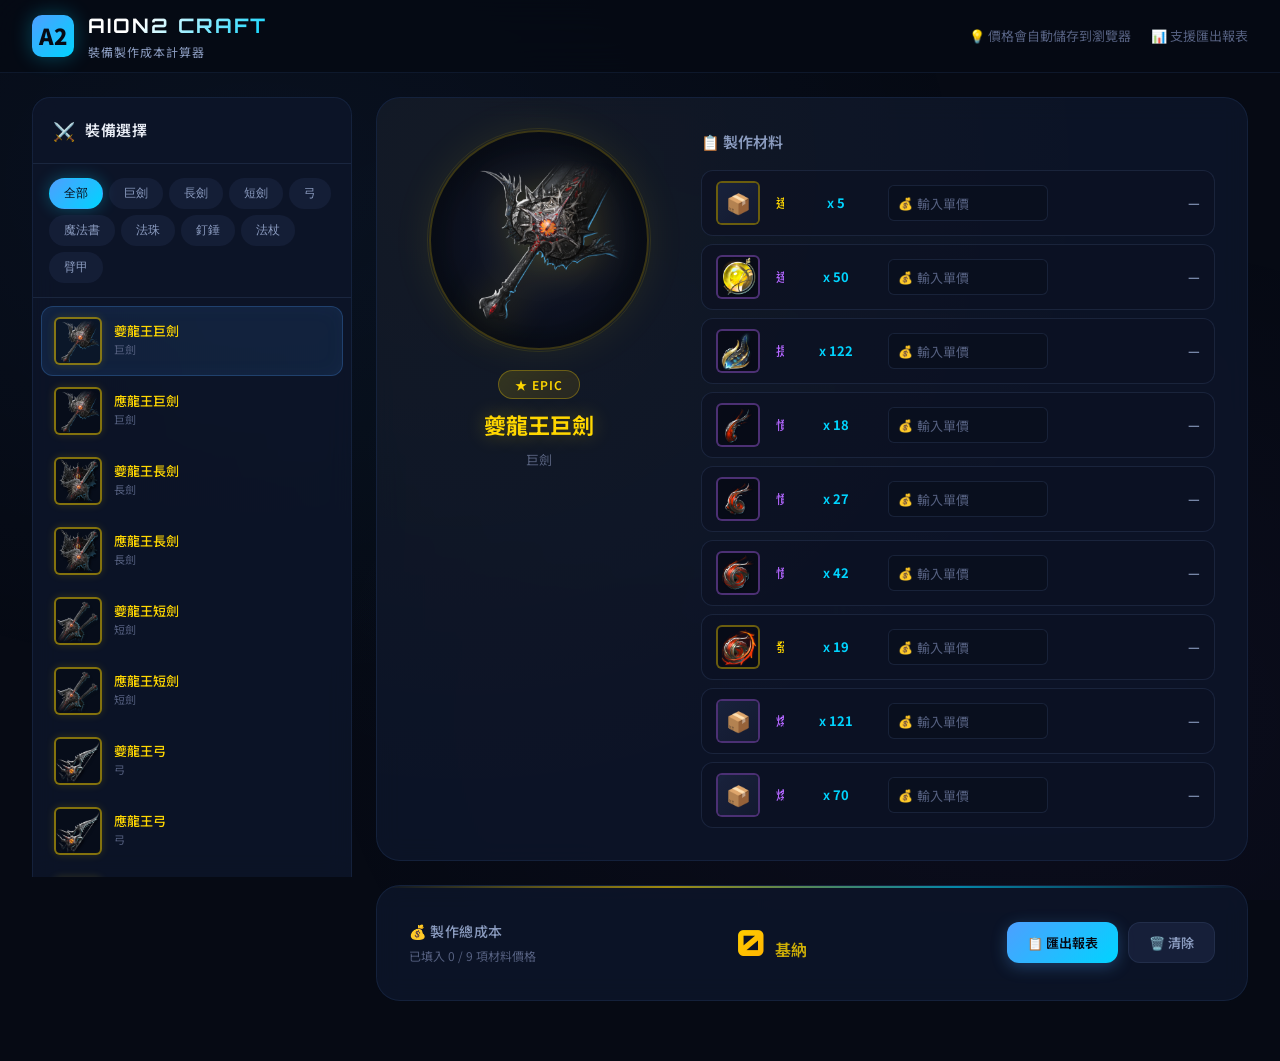
==== nca2-craft-tool/index.html @ 5b75a1f5 "Phase 1.0: 新增內容" ====
<!DOCTYPE html>
<html lang="zh-TW">
<head>
  <meta charset="UTF-8">
  <meta name="viewport" content="width=device-width, initial-scale=1.0">
  <title>AION2 裝備製作成本計算器 | Crafting Cost Calculator</title>
  <meta name="description" content="AION2 永恆紀元2 裝備製作成本計算器 — 計算從交易所購買材料製作裝備的總基納成本">
  <meta name="keywords" content="AION2, 永恆紀元2, 裝備製作, 成本計算, 基納, 交易所">
  <link rel="icon" type="image/svg+xml" href="data:image/svg+xml,<svg xmlns='http://www.w3.org/2000/svg' viewBox='0 0 100 100'><text y='.9em' font-size='90'>⚔️</text></svg>">
  <link rel="stylesheet" href="css/style.css">
</head>
<body>

  <!-- ========== Header ========== -->
  <header class="header">
    <div class="header-inner">
      <div class="logo">
        <div class="logo-icon">A2</div>
        <div>
          <div class="logo-text">AION2 CRAFT</div>
          <div class="logo-subtitle">裝備製作成本計算器</div>
        </div>
      </div>
      <div class="header-info">
        <span>💡 價格會自動儲存到瀏覽器</span>
        <span>📊 支援匯出報表</span>
      </div>
    </div>
  </header>

  <!-- ========== Main Content ========== -->
  <main class="main-container">
    <div class="content-grid">

      <!-- 左側面板：裝備選擇 -->
      <aside class="sidebar">
        <div class="panel">
          <div class="panel-header">
            <span class="icon">⚔️</span>
            <h2>裝備選擇</h2>
          </div>
          
          <!-- 類別篩選 -->
          <div class="filter-tabs" id="filter-tabs">
            <!-- 由 JS 動態生成 -->
          </div>
          
          <!-- 裝備清單 -->
          <div class="equipment-list" id="equipment-list">
            <!-- 由 JS 動態生成 -->
          </div>
        </div>
      </aside>

      <!-- 右側主要內容 -->
      <section class="main-content">
        <!-- 裝備詳情 + 材料清單 -->
        <div id="detail-container">
          <!-- 由 JS 動態生成 -->
        </div>

        <!-- 總成本匯總 -->
        <div class="cost-summary">
          <div class="cost-label">
            <h3>💰 製作總成本</h3>
            <p id="total-info">選擇裝備後開始輸入材料價格</p>
          </div>
          <div class="cost-total">
            <span class="cost-amount" id="total-amount">0</span>
            <span class="cost-currency">基納</span>
          </div>
          <div class="cost-actions">
            <button class="btn btn-primary" onclick="exportReport()" data-tooltip="複製成本報表到剪貼簿">
              📋 匯出報表
            </button>
            <button class="btn btn-secondary" onclick="clearAllPrices()" data-tooltip="清除所有已輸入的價格">
              🗑️ 清除
            </button>
          </div>
        </div>
      </section>
    </div>
  </main>

  <!-- ========== Scripts ========== -->
  <script src="js/items.js"></script>
  <script src="js/recipes.js"></script>
  <script src="js/app.js"></script>
</body>
</html>
---- nca2-craft-tool/css/style.css ----
/* ============================================================
   AION2 裝備製作成本計算器 — 遊戲暗色主題
   ============================================================ */

/* ---------- Google Fonts ---------- */
@import url('https://fonts.googleapis.com/css2?family=Noto+Sans+TC:wght@300;400;500;700;900&family=Orbitron:wght@400;700;900&display=swap');

/* ---------- CSS Custom Properties ---------- */
:root {
  --bg-primary: #060a14;
  --bg-secondary: #0c1222;
  --bg-card: rgba(14, 22, 42, 0.85);
  --bg-card-hover: rgba(20, 30, 56, 0.95);
  --bg-input: rgba(10, 16, 30, 0.9);
  --border-glow: rgba(100, 160, 255, 0.15);
  --border-dim: rgba(60, 80, 120, 0.3);
  --text-primary: #e8ecf4;
  --text-secondary: #8b9cc0;
  --text-dim: #556080;
  --accent-blue: #4d9fff;
  --accent-cyan: #00d4ff;
  --accent-gold: #ffd700;
  --accent-purple: #b366ff;
  --accent-red: #ff4d6a;
  --grade-epic: #ffd700;
  --grade-unique: #b366ff;
  --grade-rare: #4d9fff;
  --glass-bg: rgba(16, 24, 48, 0.7);
  --glass-border: rgba(100, 160, 255, 0.1);
  --shadow-glow: 0 0 30px rgba(77, 159, 255, 0.08);
  --radius-sm: 6px;
  --radius-md: 12px;
  --radius-lg: 18px;
  --radius-xl: 24px;
  --transition: all 0.3s cubic-bezier(0.4, 0, 0.2, 1);
}

/* ---------- Reset & Base ---------- */
*, *::before, *::after {
  box-sizing: border-box;
  margin: 0;
  padding: 0;
}

html {
  scroll-behavior: smooth;
}

body {
  font-family: 'Noto Sans TC', -apple-system, BlinkMacSystemFont, sans-serif;
  background: var(--bg-primary);
  color: var(--text-primary);
  min-height: 100vh;
  line-height: 1.6;
  overflow-x: hidden;
}

/* 全域背景粒子效果 */
body::before {
  content: '';
  position: fixed;
  top: 0; left: 0; right: 0; bottom: 0;
  background: 
    radial-gradient(ellipse at 20% 20%, rgba(77, 159, 255, 0.05) 0%, transparent 50%),
    radial-gradient(ellipse at 80% 80%, rgba(179, 102, 255, 0.04) 0%, transparent 50%),
    radial-gradient(ellipse at 50% 50%, rgba(0, 212, 255, 0.02) 0%, transparent 60%);
  pointer-events: none;
  z-index: 0;
}

/* ---------- Header ---------- */
.header {
  position: sticky;
  top: 0;
  z-index: 100;
  background: rgba(6, 10, 20, 0.92);
  backdrop-filter: blur(20px);
  -webkit-backdrop-filter: blur(20px);
  border-bottom: 1px solid var(--glass-border);
  padding: 0 32px;
}

.header-inner {
  max-width: 1600px;
  margin: 0 auto;
  display: flex;
  align-items: center;
  justify-content: space-between;
  height: 72px;
}

.logo {
  display: flex;
  align-items: center;
  gap: 14px;
}

.logo-icon {
  width: 42px;
  height: 42px;
  background: linear-gradient(135deg, var(--accent-blue), var(--accent-cyan));
  border-radius: 10px;
  display: flex;
  align-items: center;
  justify-content: center;
  font-size: 22px;
  font-weight: 900;
  color: var(--bg-primary);
  box-shadow: 0 0 20px rgba(0, 212, 255, 0.3);
}

.logo-text {
  font-family: 'Orbitron', sans-serif;
  font-size: 20px;
  font-weight: 700;
  letter-spacing: 2px;
  background: linear-gradient(135deg, #fff 30%, var(--accent-cyan));
  -webkit-background-clip: text;
  -webkit-text-fill-color: transparent;
  background-clip: text;
}

.logo-subtitle {
  font-size: 12px;
  color: var(--text-secondary);
  font-weight: 400;
  letter-spacing: 1px;
}

.header-info {
  display: flex;
  align-items: center;
  gap: 20px;
  font-size: 13px;
  color: var(--text-dim);
}

.header-info span {
  display: flex;
  align-items: center;
  gap: 6px;
}

/* ---------- Main Layout ---------- */
.main-container {
  max-width: 1600px;
  margin: 0 auto;
  padding: 24px 32px 60px;
  position: relative;
  z-index: 1;
}

.content-grid {
  display: grid;
  grid-template-columns: 320px 1fr;
  gap: 24px;
  align-items: start;
}

/* ---------- Sidebar (左側裝備選擇面板) ---------- */
.sidebar {
  position: sticky;
  top: 96px;
  max-height: calc(100vh - 120px);
  overflow-y: auto;
  scrollbar-width: thin;
  scrollbar-color: rgba(77, 159, 255, 0.3) transparent;
}

.sidebar::-webkit-scrollbar {
  width: 4px;
}
.sidebar::-webkit-scrollbar-track {
  background: transparent;
}
.sidebar::-webkit-scrollbar-thumb {
  background: rgba(77, 159, 255, 0.3);
  border-radius: 4px;
}

.panel {
  background: var(--bg-card);
  border: 1px solid var(--glass-border);
  border-radius: var(--radius-lg);
  backdrop-filter: blur(12px);
  -webkit-backdrop-filter: blur(12px);
  overflow: hidden;
}

.panel-header {
  padding: 18px 20px;
  border-bottom: 1px solid var(--border-dim);
  display: flex;
  align-items: center;
  gap: 10px;
}

.panel-header h2 {
  font-size: 15px;
  font-weight: 600;
  color: var(--text-primary);
  letter-spacing: 0.5px;
}

.panel-header .icon {
  font-size: 18px;
}

/* 武器類型篩選 */
.filter-tabs {
  display: flex;
  flex-wrap: wrap;
  gap: 6px;
  padding: 14px 16px;
  border-bottom: 1px solid var(--border-dim);
}

.filter-tab {
  padding: 6px 14px;
  font-size: 12px;
  font-weight: 500;
  color: var(--text-secondary);
  background: rgba(30, 40, 70, 0.5);
  border: 1px solid transparent;
  border-radius: 20px;
  cursor: pointer;
  transition: var(--transition);
  white-space: nowrap;
}

.filter-tab:hover {
  color: var(--accent-cyan);
  border-color: rgba(0, 212, 255, 0.3);
  background: rgba(0, 212, 255, 0.08);
}

.filter-tab.active {
  color: var(--bg-primary);
  background: linear-gradient(135deg, var(--accent-blue), var(--accent-cyan));
  border-color: transparent;
  box-shadow: 0 0 16px rgba(0, 212, 255, 0.3);
}

/* 裝備列表 */
.equipment-list {
  padding: 8px;
}

.equipment-item {
  display: flex;
  align-items: center;
  gap: 12px;
  padding: 10px 12px;
  border-radius: var(--radius-md);
  cursor: pointer;
  transition: var(--transition);
  border: 1px solid transparent;
}

.equipment-item:hover {
  background: rgba(77, 159, 255, 0.06);
  border-color: rgba(77, 159, 255, 0.12);
}

.equipment-item.selected {
  background: rgba(77, 159, 255, 0.1);
  border-color: rgba(77, 159, 255, 0.25);
  box-shadow: inset 0 0 20px rgba(77, 159, 255, 0.05);
}

.equipment-item .item-icon {
  width: 48px;
  height: 48px;
  border-radius: var(--radius-sm);
  overflow: hidden;
  flex-shrink: 0;
  position: relative;
  border: 2px solid var(--border-dim);
  background: rgba(0, 0, 0, 0.3);
}

.equipment-item .item-icon img {
  width: 100%;
  height: 100%;
  object-fit: contain;
}

.equipment-item .item-icon.grade-epic {
  border-color: rgba(255, 215, 0, 0.5);
  box-shadow: 0 0 8px rgba(255, 215, 0, 0.15);
}

.equipment-item .item-icon.grade-unique {
  border-color: rgba(179, 102, 255, 0.5);
  box-shadow: 0 0 8px rgba(179, 102, 255, 0.15);
}

.equipment-item .item-name {
  font-size: 13px;
  font-weight: 500;
  line-height: 1.3;
}

.equipment-item .item-name.epic {
  color: var(--grade-epic);
}

.equipment-item .item-name.unique {
  color: var(--grade-unique);
}

.equipment-item .item-category {
  font-size: 11px;
  color: var(--text-dim);
  margin-top: 2px;
}

/* ---------- 主要內容區 (右側) ---------- */
.main-content {
  display: flex;
  flex-direction: column;
  gap: 24px;
}

/* 裝備詳情卡片 */
.equipment-detail {
  background: var(--bg-card);
  border: 1px solid var(--glass-border);
  border-radius: var(--radius-xl);
  backdrop-filter: blur(12px);
  -webkit-backdrop-filter: blur(12px);
  padding: 32px;
  display: grid;
  grid-template-columns: 260px 1fr;
  gap: 32px;
  position: relative;
  overflow: hidden;
}

.equipment-detail::before {
  content: '';
  position: absolute;
  top: -50%;
  left: -50%;
  width: 200%;
  height: 200%;
  background: radial-gradient(circle at 30% 30%, rgba(255, 215, 0, 0.03) 0%, transparent 40%);
  pointer-events: none;
}

.equip-preview {
  display: flex;
  flex-direction: column;
  align-items: center;
  gap: 20px;
}

.equip-image-frame {
  width: 220px;
  height: 220px;
  border-radius: 50%;
  position: relative;
  display: flex;
  align-items: center;
  justify-content: center;
  background: radial-gradient(circle, rgba(20, 28, 50, 0.9) 0%, rgba(10, 14, 26, 0.95) 70%);
  border: 2px solid rgba(255, 215, 0, 0.2);
  box-shadow: 
    0 0 40px rgba(255, 215, 0, 0.08),
    inset 0 0 40px rgba(0, 0, 0, 0.4);
}

.equip-image-frame::before {
  content: '';
  position: absolute;
  inset: -4px;
  border-radius: 50%;
  border: 1px solid rgba(255, 215, 0, 0.1);
  animation: orbit-pulse 4s ease-in-out infinite;
}

@keyframes orbit-pulse {
  0%, 100% { opacity: 0.3; transform: scale(1); }
  50% { opacity: 0.8; transform: scale(1.02); }
}

.equip-image-frame img {
  width: 75%;
  height: 75%;
  object-fit: contain;
  filter: drop-shadow(0 4px 20px rgba(255, 215, 0, 0.2));
  transition: transform 0.6s cubic-bezier(0.4, 0, 0.2, 1);
}

.equip-image-frame:hover img {
  transform: scale(1.08) rotate(3deg);
}

.equip-name {
  font-size: 22px;
  font-weight: 700;
  text-align: center;
  line-height: 1.4;
}

.equip-name.epic {
  color: var(--grade-epic);
  text-shadow: 0 0 20px rgba(255, 215, 0, 0.3);
}

.equip-grade-badge {
  display: inline-flex;
  align-items: center;
  gap: 6px;
  padding: 4px 16px;
  font-size: 12px;
  font-weight: 600;
  letter-spacing: 1px;
  border-radius: 20px;
  text-transform: uppercase;
}

.equip-grade-badge.epic {
  background: linear-gradient(135deg, rgba(255, 215, 0, 0.15), rgba(255, 170, 0, 0.1));
  color: var(--grade-epic);
  border: 1px solid rgba(255, 215, 0, 0.3);
}

/* 材料區域 */
.equip-materials {
  position: relative;
  z-index: 1;
}

.equip-materials h3 {
  font-size: 15px;
  font-weight: 600;
  color: var(--text-secondary);
  margin-bottom: 16px;
  display: flex;
  align-items: center;
  gap: 8px;
}

/* ---------- 材料清單 ---------- */
.materials-grid {
  display: flex;
  flex-direction: column;
  gap: 8px;
}

.material-row {
  display: grid;
  grid-template-columns: 48px 1fr 80px 160px 140px;
  align-items: center;
  gap: 12px;
  padding: 10px 14px;
  background: rgba(12, 18, 34, 0.6);
  border: 1px solid var(--border-dim);
  border-radius: var(--radius-md);
  transition: var(--transition);
}

.material-row:hover {
  border-color: rgba(100, 160, 255, 0.2);
  background: rgba(16, 24, 46, 0.7);
}

.material-icon {
  width: 44px;
  height: 44px;
  border-radius: var(--radius-sm);
  overflow: hidden;
  border: 2px solid var(--border-dim);
  background: rgba(0, 0, 0, 0.3);
  flex-shrink: 0;
}

.material-icon img {
  width: 100%;
  height: 100%;
  object-fit: contain;
}

.material-icon.grade-epic {
  border-color: rgba(255, 215, 0, 0.4);
}
.material-icon.grade-unique {
  border-color: rgba(179, 102, 255, 0.4);
}

.material-info {
  min-width: 0;
}

.material-name {
  font-size: 13px;
  font-weight: 500;
  color: var(--text-primary);
  line-height: 1.3;
  overflow: hidden;
  text-overflow: ellipsis;
  white-space: nowrap;
}

.material-name.epic { color: var(--grade-epic); }
.material-name.unique { color: var(--grade-unique); }

.material-qty {
  font-size: 13px;
  color: var(--accent-cyan);
  font-weight: 600;
  text-align: center;
}

.material-qty span {
  color: var(--text-dim);
  font-weight: 400;
}

/* 價格輸入 */
.price-input-wrapper {
  position: relative;
  display: flex;
  align-items: center;
}

.price-input {
  width: 100%;
  height: 36px;
  padding: 0 12px 0 28px;
  background: var(--bg-input);
  border: 1px solid var(--border-dim);
  border-radius: var(--radius-sm);
  color: var(--text-primary);
  font-size: 13px;
  font-family: 'Noto Sans TC', sans-serif;
  transition: var(--transition);
  outline: none;
}

.price-input::placeholder {
  color: var(--text-dim);
}

.price-input:focus {
  border-color: var(--accent-blue);
  box-shadow: 0 0 0 3px rgba(77, 159, 255, 0.1);
}

.price-currency {
  position: absolute;
  left: 10px;
  font-size: 12px;
  color: var(--accent-gold);
  pointer-events: none;
}

/* 小計 */
.material-subtotal {
  font-size: 13px;
  font-weight: 600;
  text-align: right;
  color: var(--text-secondary);
  white-space: nowrap;
}

.material-subtotal.has-value {
  color: var(--accent-gold);
}

/* ---------- 總成本匯總 ---------- */
.cost-summary {
  background: var(--bg-card);
  border: 1px solid var(--glass-border);
  border-radius: var(--radius-xl);
  backdrop-filter: blur(12px);
  -webkit-backdrop-filter: blur(12px);
  padding: 28px 32px;
  display: flex;
  align-items: center;
  justify-content: space-between;
  position: relative;
  overflow: hidden;
}

.cost-summary::before {
  content: '';
  position: absolute;
  top: 0; left: 0; right: 0;
  height: 2px;
  background: linear-gradient(90deg, transparent, var(--accent-gold), var(--accent-cyan), transparent);
  opacity: 0.6;
}

.cost-label {
  display: flex;
  flex-direction: column;
  gap: 4px;
}

.cost-label h3 {
  font-size: 14px;
  font-weight: 500;
  color: var(--text-secondary);
  letter-spacing: 0.5px;
}

.cost-label p {
  font-size: 12px;
  color: var(--text-dim);
}

.cost-total {
  display: flex;
  align-items: baseline;
  gap: 8px;
}

.cost-amount {
  font-family: 'Orbitron', sans-serif;
  font-size: 36px;
  font-weight: 900;
  background: linear-gradient(135deg, var(--accent-gold), #ffaa00);
  -webkit-background-clip: text;
  -webkit-text-fill-color: transparent;
  background-clip: text;
  letter-spacing: 1px;
}

.cost-currency {
  font-size: 16px;
  color: var(--accent-gold);
  font-weight: 600;
  opacity: 0.8;
}

/* 操作按鈕 */
.cost-actions {
  display: flex;
  gap: 10px;
}

.btn {
  display: inline-flex;
  align-items: center;
  gap: 6px;
  padding: 10px 20px;
  font-size: 13px;
  font-weight: 600;
  font-family: 'Noto Sans TC', sans-serif;
  border: none;
  border-radius: var(--radius-md);
  cursor: pointer;
  transition: var(--transition);
}

.btn-primary {
  background: linear-gradient(135deg, var(--accent-blue), var(--accent-cyan));
  color: var(--bg-primary);
  box-shadow: 0 4px 16px rgba(77, 159, 255, 0.3);
}

.btn-primary:hover {
  transform: translateY(-2px);
  box-shadow: 0 6px 24px rgba(77, 159, 255, 0.4);
}

.btn-secondary {
  background: rgba(30, 40, 70, 0.6);
  color: var(--text-secondary);
  border: 1px solid var(--border-dim);
}

.btn-secondary:hover {
  color: var(--accent-cyan);
  border-color: rgba(0, 212, 255, 0.3);
}

/* ---------- 空狀態 ---------- */
.empty-state {
  display: flex;
  flex-direction: column;
  align-items: center;
  justify-content: center;
  padding: 80px 40px;
  text-align: center;
}

.empty-state .icon {
  font-size: 64px;
  margin-bottom: 20px;
  opacity: 0.5;
}

.empty-state h3 {
  font-size: 18px;
  font-weight: 600;
  color: var(--text-secondary);
  margin-bottom: 8px;
}

.empty-state p {
  font-size: 14px;
  color: var(--text-dim);
  max-width: 360px;
}

/* ---------- 預設道具圖片 ---------- */
.default-item-icon {
  width: 100%;
  height: 100%;
  display: flex;
  align-items: center;
  justify-content: center;
  background: linear-gradient(135deg, rgba(30, 40, 70, 0.8), rgba(20, 28, 50, 0.9));
  font-size: 20px;
  color: var(--text-dim);
}

/* ---------- 響應式佈局 ---------- */
@media (max-width: 1100px) {
  .content-grid {
    grid-template-columns: 1fr;
  }

  .sidebar {
    position: static;
    max-height: none;
  }

  .equipment-detail {
    grid-template-columns: 1fr;
  }

  .equip-preview {
    flex-direction: row;
    align-items: center;
  }

  .equip-image-frame {
    width: 140px;
    height: 140px;
  }

  .material-row {
    grid-template-columns: 40px 1fr 60px 120px auto;
    gap: 8px;
    padding: 8px 10px;
  }
}

@media (max-width: 768px) {
  .header {
    padding: 0 16px;
  }

  .header-inner {
    height: 56px;
  }

  .logo-text {
    font-size: 16px;
  }

  .header-info {
    display: none;
  }

  .main-container {
    padding: 16px;
  }

  .equipment-detail {
    padding: 20px;
  }

  .equip-preview {
    flex-direction: column;
  }

  .material-row {
    grid-template-columns: 40px 1fr;
    gap: 6px;
  }

  .material-qty,
  .price-input-wrapper,
  .material-subtotal {
    grid-column: 2;
  }

  .cost-summary {
    flex-direction: column;
    gap: 16px;
    text-align: center;
    padding: 20px;
  }

  .cost-amount {
    font-size: 28px;
  }
}

/* ---------- 動畫 ---------- */
@keyframes fadeIn {
  from { opacity: 0; transform: translateY(10px); }
  to { opacity: 1; transform: translateY(0); }
}

.fade-in {
  animation: fadeIn 0.4s cubic-bezier(0.4, 0, 0.2, 1) forwards;
}

@keyframes shimmer {
  0% { background-position: -200% 0; }
  100% { background-position: 200% 0; }
}

.shimmer {
  background: linear-gradient(90deg, transparent 25%, rgba(255,255,255,0.08) 50%, transparent 75%);
  background-size: 200% 100%;
  animation: shimmer 2s infinite;
}

/* ---------- 工具提示 ---------- */
[data-tooltip] {
  position: relative;
}

[data-tooltip]::after {
  content: attr(data-tooltip);
  position: absolute;
  bottom: calc(100% + 8px);
  left: 50%;
  transform: translateX(-50%) scale(0.9);
  padding: 6px 12px;
  font-size: 12px;
  font-weight: 500;
  color: var(--text-primary);
  background: rgba(20, 28, 50, 0.95);
  border: 1px solid var(--border-dim);
  border-radius: var(--radius-sm);
  white-space: nowrap;
  pointer-events: none;
  opacity: 0;
  transition: var(--transition);
  z-index: 10;
}

[data-tooltip]:hover::after {
  opacity: 1;
  transform: translateX(-50%) scale(1);
}
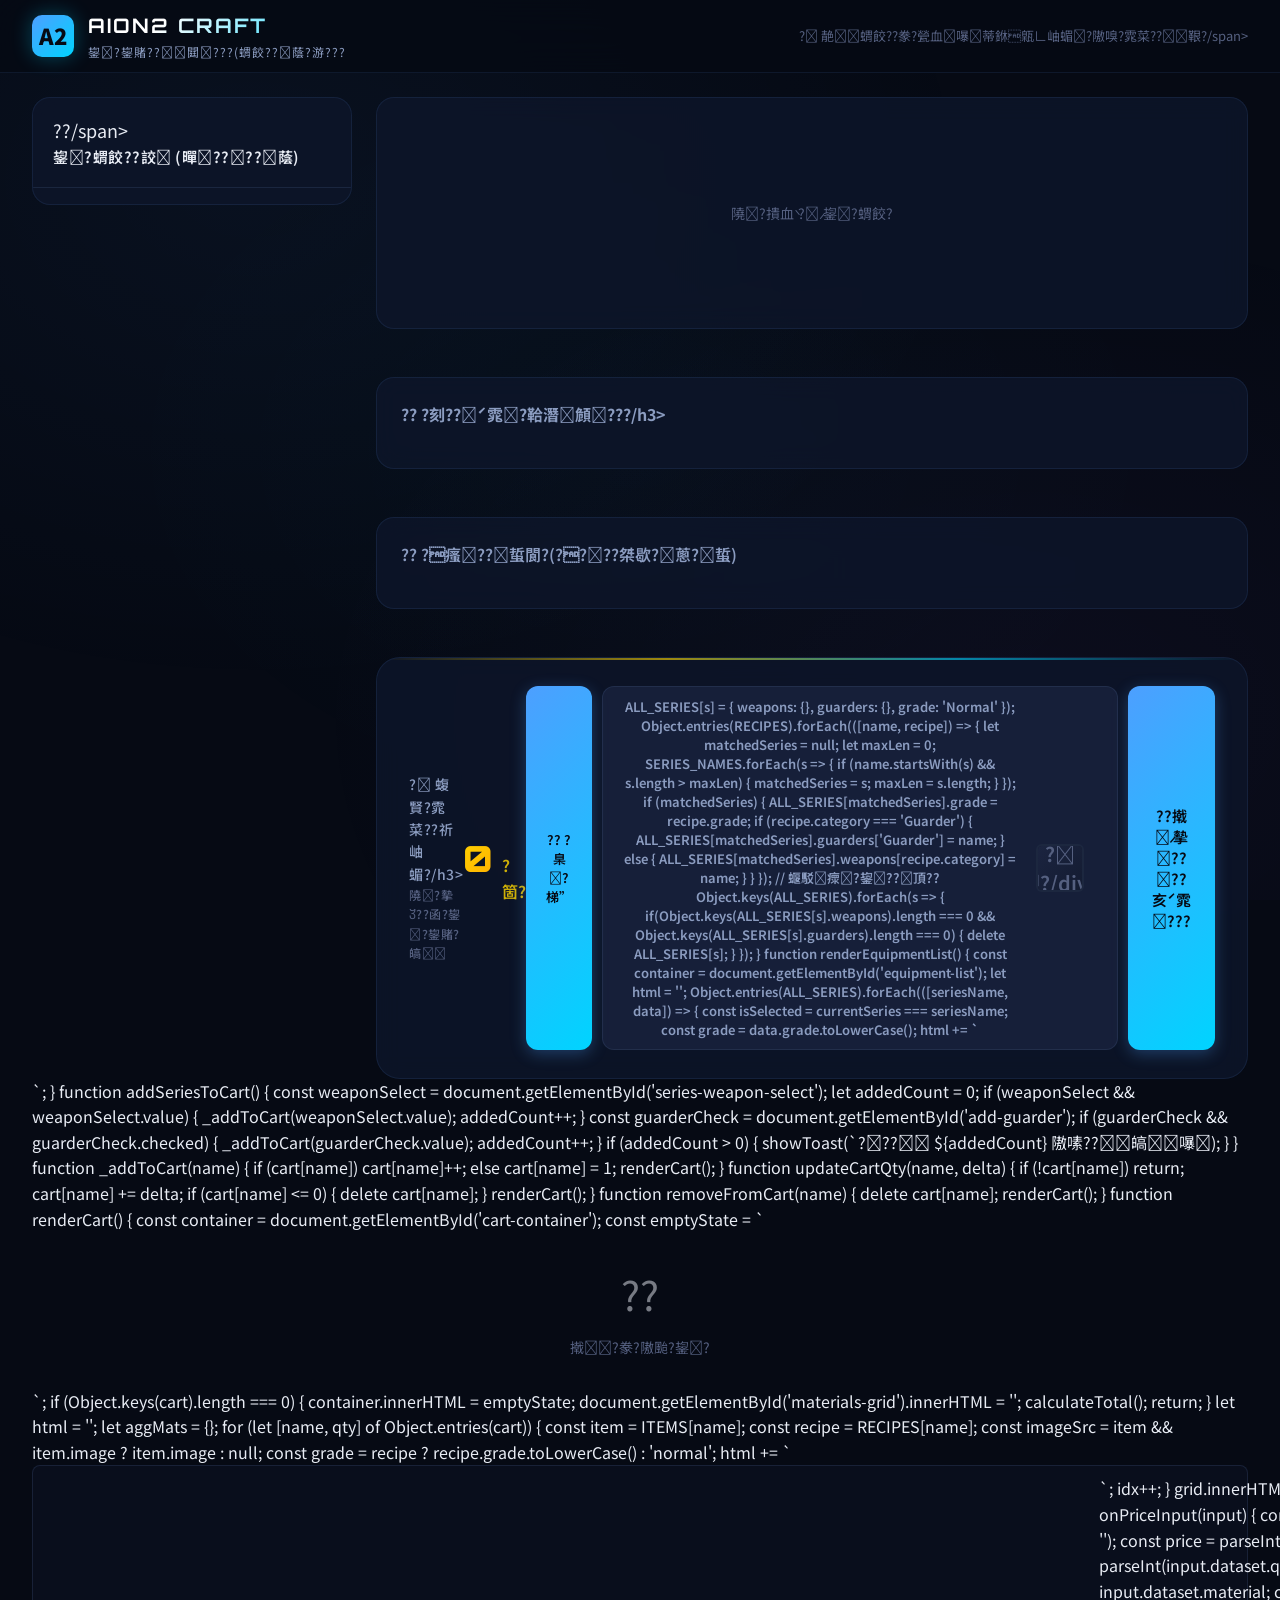
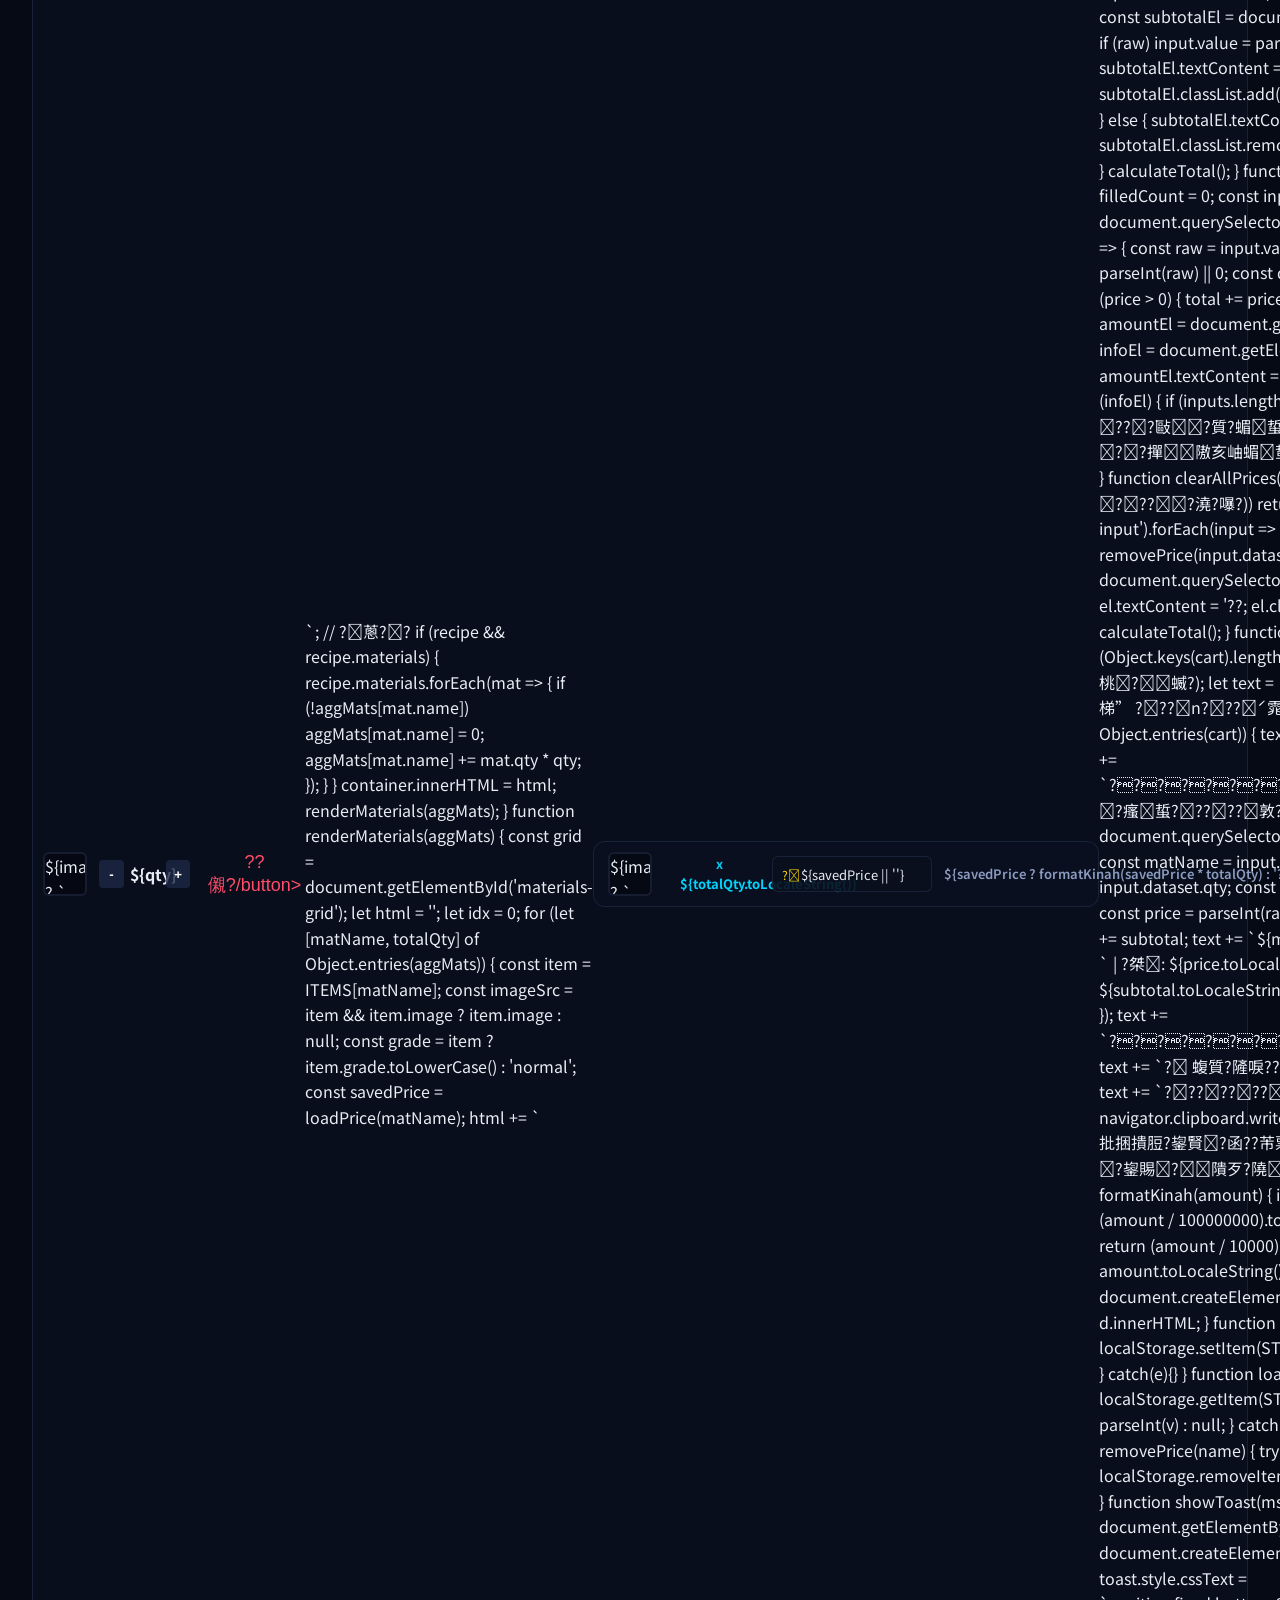
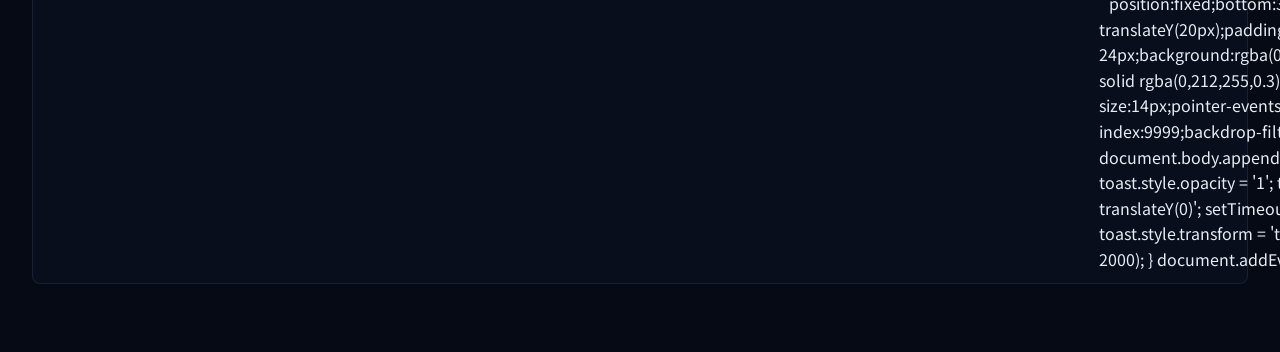
==== commit a557fc98: "Phase 1.2.1: 復原樣式與配方原始碼，並更新系列選擇介面" ====
--- a/nca2-craft-tool/index.html
+++ b/nca2-craft-tool/index.html
@@ -1,90 +1,1845 @@
-<!DOCTYPE html>
+﻿<!DOCTYPE html>
 <html lang="zh-TW">
 <head>
   <meta charset="UTF-8">
   <meta name="viewport" content="width=device-width, initial-scale=1.0">
-  <title>AION2 裝備製作成本計算器 | Crafting Cost Calculator</title>
-  <meta name="description" content="AION2 永恆紀元2 裝備製作成本計算器 — 計算從交易所購買材料製作裝備的總基納成本">
-  <meta name="keywords" content="AION2, 永恆紀元2, 裝備製作, 成本計算, 基納, 交易所">
-  <link rel="icon" type="image/svg+xml" href="data:image/svg+xml,<svg xmlns='http://www.w3.org/2000/svg' viewBox='0 0 100 100'><text y='.9em' font-size='90'>⚔️</text></svg>">
-  <link rel="stylesheet" href="css/style.css">
+  <title>AION2 鋆?鋆賭?閮???| 蝟餃?憟??蔥璅∪?</title>
+  <meta name="description" content="AION2 瘞豢?蝝?? 鋆?鋆賭??閮?????靘鋆?蝟餃???嚗?游?隞嗉?????雿菔?蝞?>
+  <link rel="icon" type="image/svg+xml" href="data:image/svg+xml,<svg xmlns='http://www.w3.org/2000/svg' viewBox='0 0 100 100'><text y='.9em' font-size='90'>??</text></svg>">
+  <style>
+/* ============================================================
+   AION2 鋆?鋆賭??閮???????銝駁?
+   ============================================================ */
+
+/* ---------- Google Fonts ---------- */
+@import url('https://fonts.googleapis.com/css2?family=Noto+Sans+TC:wght@300;400;500;700;900&family=Orbitron:wght@400;700;900&display=swap');
+
+/* ---------- CSS Custom Properties ---------- */
+:root {
+  --bg-primary: #060a14;
+  --bg-secondary: #0c1222;
+  --bg-card: rgba(14, 22, 42, 0.85);
+  --bg-card-hover: rgba(20, 30, 56, 0.95);
+  --bg-input: rgba(10, 16, 30, 0.9);
+  --border-glow: rgba(100, 160, 255, 0.15);
+  --border-dim: rgba(60, 80, 120, 0.3);
+  --text-primary: #e8ecf4;
+  --text-secondary: #8b9cc0;
+  --text-dim: #556080;
+  --accent-blue: #4d9fff;
+  --accent-cyan: #00d4ff;
+  --accent-gold: #ffd700;
+  --accent-purple: #b366ff;
+  --accent-red: #ff4d6a;
+  --grade-epic: #ffd700;
+  --grade-unique: #b366ff;
+  --grade-rare: #4d9fff;
+  --glass-bg: rgba(16, 24, 48, 0.7);
+  --glass-border: rgba(100, 160, 255, 0.1);
+  --shadow-glow: 0 0 30px rgba(77, 159, 255, 0.08);
+  --radius-sm: 6px;
+  --radius-md: 12px;
+  --radius-lg: 18px;
+  --radius-xl: 24px;
+  --transition: all 0.3s cubic-bezier(0.4, 0, 0.2, 1);
+}
+
+/* ---------- Reset & Base ---------- */
+*, *::before, *::after {
+  box-sizing: border-box;
+  margin: 0;
+  padding: 0;
+}
+
+html {
+  scroll-behavior: smooth;
+}
+
+body {
+  font-family: 'Noto Sans TC', -apple-system, BlinkMacSystemFont, sans-serif;
+  background: var(--bg-primary);
+  color: var(--text-primary);
+  min-height: 100vh;
+  line-height: 1.6;
+  overflow-x: hidden;
+}
+
+/* ?典??蝎??? */
+body::before {
+  content: '';
+  position: fixed;
+  top: 0; left: 0; right: 0; bottom: 0;
+  background: 
+    radial-gradient(ellipse at 20% 20%, rgba(77, 159, 255, 0.05) 0%, transparent 50%),
+    radial-gradient(ellipse at 80% 80%, rgba(179, 102, 255, 0.04) 0%, transparent 50%),
+    radial-gradient(ellipse at 50% 50%, rgba(0, 212, 255, 0.02) 0%, transparent 60%);
+  pointer-events: none;
+  z-index: 0;
+}
+
+/* ---------- Header ---------- */
+.header {
+  position: sticky;
+  top: 0;
+  z-index: 100;
+  background: rgba(6, 10, 20, 0.92);
+  backdrop-filter: blur(20px);
+  -webkit-backdrop-filter: blur(20px);
+  border-bottom: 1px solid var(--glass-border);
+  padding: 0 32px;
+}
+
+.header-inner {
+  max-width: 1600px;
+  margin: 0 auto;
+  display: flex;
+  align-items: center;
+  justify-content: space-between;
+  height: 72px;
+}
+
+.logo {
+  display: flex;
+  align-items: center;
+  gap: 14px;
+}
+
+.logo-icon {
+  width: 42px;
+  height: 42px;
+  background: linear-gradient(135deg, var(--accent-blue), var(--accent-cyan));
+  border-radius: 10px;
+  display: flex;
+  align-items: center;
+  justify-content: center;
+  font-size: 22px;
+  font-weight: 900;
+  color: var(--bg-primary);
+  box-shadow: 0 0 20px rgba(0, 212, 255, 0.3);
+}
+
+.logo-text {
+  font-family: 'Orbitron', sans-serif;
+  font-size: 20px;
+  font-weight: 700;
+  letter-spacing: 2px;
+  background: linear-gradient(135deg, #fff 30%, var(--accent-cyan));
+  -webkit-background-clip: text;
+  -webkit-text-fill-color: transparent;
+  background-clip: text;
+}
+
+.logo-subtitle {
+  font-size: 12px;
+  color: var(--text-secondary);
+  font-weight: 400;
+  letter-spacing: 1px;
+}
+
+.header-info {
+  display: flex;
+  align-items: center;
+  gap: 20px;
+  font-size: 13px;
+  color: var(--text-dim);
+}
+
+.header-info span {
+  display: flex;
+  align-items: center;
+  gap: 6px;
+}
+
+/* ---------- Main Layout ---------- */
+.main-container {
+  max-width: 1600px;
+  margin: 0 auto;
+  padding: 24px 32px 60px;
+  position: relative;
+  z-index: 1;
+}
+
+.content-grid {
+  display: grid;
+  grid-template-columns: 320px 1fr;
+  gap: 24px;
+  align-items: start;
+}
+
+/* ---------- Sidebar (撌血鋆??豢??Ｘ) ---------- */
+.sidebar {
+  position: sticky;
+  top: 96px;
+  max-height: calc(100vh - 120px);
+  overflow-y: auto;
+  scrollbar-width: thin;
+  scrollbar-color: rgba(77, 159, 255, 0.3) transparent;
+}
+
+.sidebar::-webkit-scrollbar {
+  width: 4px;
+}
+.sidebar::-webkit-scrollbar-track {
+  background: transparent;
+}
+.sidebar::-webkit-scrollbar-thumb {
+  background: rgba(77, 159, 255, 0.3);
+  border-radius: 4px;
+}
+
+.panel {
+  background: var(--bg-card);
+  border: 1px solid var(--glass-border);
+  border-radius: var(--radius-lg);
+  backdrop-filter: blur(12px);
+  -webkit-backdrop-filter: blur(12px);
+  overflow: hidden;
+}
+
+.panel-header {
+  padding: 18px 20px;
+  border-bottom: 1px solid var(--border-dim);
+  display: flex;
+  align-items: center;
+  gap: 10px;
+}
+
+.panel-header h2 {
+  font-size: 15px;
+  font-weight: 600;
+  color: var(--text-primary);
+  letter-spacing: 0.5px;
+}
+
+.panel-header .icon {
+  font-size: 18px;
+}
+
+/* 甇血憿?蝭拚 */
+.filter-tabs {
+  display: flex;
+  flex-wrap: wrap;
+  gap: 6px;
+  padding: 14px 16px;
+  border-bottom: 1px solid var(--border-dim);
+}
+
+.filter-tab {
+  padding: 6px 14px;
+  font-size: 12px;
+  font-weight: 500;
+  color: var(--text-secondary);
+  background: rgba(30, 40, 70, 0.5);
+  border: 1px solid transparent;
+  border-radius: 20px;
+  cursor: pointer;
+  transition: var(--transition);
+  white-space: nowrap;
+}
+
+.filter-tab:hover {
+  color: var(--accent-cyan);
+  border-color: rgba(0, 212, 255, 0.3);
+  background: rgba(0, 212, 255, 0.08);
+}
+
+.filter-tab.active {
+  color: var(--bg-primary);
+  background: linear-gradient(135deg, var(--accent-blue), var(--accent-cyan));
+  border-color: transparent;
+  box-shadow: 0 0 16px rgba(0, 212, 255, 0.3);
+}
+
+/* 鋆??” */
+.equipment-list {
+  padding: 8px;
+}
+
+.equipment-item {
+  display: flex;
+  align-items: center;
+  gap: 12px;
+  padding: 10px 12px;
+  border-radius: var(--radius-md);
+  cursor: pointer;
+  transition: var(--transition);
+  border: 1px solid transparent;
+}
+
+.equipment-item:hover {
+  background: rgba(77, 159, 255, 0.06);
+  border-color: rgba(77, 159, 255, 0.12);
+}
+
+.equipment-item.selected {
+  background: rgba(77, 159, 255, 0.1);
+  border-color: rgba(77, 159, 255, 0.25);
+  box-shadow: inset 0 0 20px rgba(77, 159, 255, 0.05);
+}
+
+.equipment-item .item-icon {
+  width: 48px;
+  height: 48px;
+  border-radius: var(--radius-sm);
+  overflow: hidden;
+  flex-shrink: 0;
+  position: relative;
+  border: 2px solid var(--border-dim);
+  background: rgba(0, 0, 0, 0.3);
+}
+
+.equipment-item .item-icon img {
+  width: 100%;
+  height: 100%;
+  object-fit: contain;
+}
+
+.equipment-item .item-icon.grade-epic {
+  border-color: rgba(255, 215, 0, 0.5);
+  box-shadow: 0 0 8px rgba(255, 215, 0, 0.15);
+}
+
+.equipment-item .item-icon.grade-unique {
+  border-color: rgba(179, 102, 255, 0.5);
+  box-shadow: 0 0 8px rgba(179, 102, 255, 0.15);
+}
+
+.equipment-item .item-name {
+  font-size: 13px;
+  font-weight: 500;
+  line-height: 1.3;
+}
+
+.equipment-item .item-name.epic {
+  color: var(--grade-epic);
+}
+
+.equipment-item .item-name.unique {
+  color: var(--grade-unique);
+}
+
+.equipment-item .item-category {
+  font-size: 11px;
+  color: var(--text-dim);
+  margin-top: 2px;
+}
+
+/* ---------- 銝餉??批捆? (?喳) ---------- */
+.main-content {
+  display: flex;
+  flex-direction: column;
+  gap: 24px;
+}
+
+/* 鋆?閰單??∠? */
+.equipment-detail {
+  background: var(--bg-card);
+  border: 1px solid var(--glass-border);
+  border-radius: var(--radius-xl);
+  backdrop-filter: blur(12px);
+  -webkit-backdrop-filter: blur(12px);
+  padding: 32px;
+  display: grid;
+  grid-template-columns: 260px 1fr;
+  gap: 32px;
+  position: relative;
+  overflow: hidden;
+}
+
+.equipment-detail::before {
+  content: '';
+  position: absolute;
+  top: -50%;
+  left: -50%;
+  width: 200%;
+  height: 200%;
+  background: radial-gradient(circle at 30% 30%, rgba(255, 215, 0, 0.03) 0%, transparent 40%);
+  pointer-events: none;
+}
+
+.equip-preview {
+  display: flex;
+  flex-direction: column;
+  align-items: center;
+  gap: 20px;
+}
+
+.equip-image-frame {
+  width: 220px;
+  height: 220px;
+  border-radius: 50%;
+  position: relative;
+  display: flex;
+  align-items: center;
+  justify-content: center;
+  background: radial-gradient(circle, rgba(20, 28, 50, 0.9) 0%, rgba(10, 14, 26, 0.95) 70%);
+  border: 2px solid rgba(255, 215, 0, 0.2);
+  box-shadow: 
+    0 0 40px rgba(255, 215, 0, 0.08),
+    inset 0 0 40px rgba(0, 0, 0, 0.4);
+}
+
+.equip-image-frame::before {
+  content: '';
+  position: absolute;
+  inset: -4px;
+  border-radius: 50%;
+  border: 1px solid rgba(255, 215, 0, 0.1);
+  animation: orbit-pulse 4s ease-in-out infinite;
+}
+
+@keyframes orbit-pulse {
+  0%, 100% { opacity: 0.3; transform: scale(1); }
+  50% { opacity: 0.8; transform: scale(1.02); }
+}
+
+.equip-image-frame img {
+  width: 75%;
+  height: 75%;
+  object-fit: contain;
+  filter: drop-shadow(0 4px 20px rgba(255, 215, 0, 0.2));
+  transition: transform 0.6s cubic-bezier(0.4, 0, 0.2, 1);
+}
+
+.equip-image-frame:hover img {
+  transform: scale(1.08) rotate(3deg);
+}
+
+.equip-name {
+  font-size: 22px;
+  font-weight: 700;
+  text-align: center;
+  line-height: 1.4;
+}
+
+.equip-name.epic {
+  color: var(--grade-epic);
+  text-shadow: 0 0 20px rgba(255, 215, 0, 0.3);
+}
+
+.equip-grade-badge {
+  display: inline-flex;
+  align-items: center;
+  gap: 6px;
+  padding: 4px 16px;
+  font-size: 12px;
+  font-weight: 600;
+  letter-spacing: 1px;
+  border-radius: 20px;
+  text-transform: uppercase;
+}
+
+.equip-grade-badge.epic {
+  background: linear-gradient(135deg, rgba(255, 215, 0, 0.15), rgba(255, 170, 0, 0.1));
+  color: var(--grade-epic);
+  border: 1px solid rgba(255, 215, 0, 0.3);
+}
+
+/* ?????*/
+.equip-materials {
+  position: relative;
+  z-index: 1;
+}
+
+.equip-materials h3 {
+  font-size: 15px;
+  font-weight: 600;
+  color: var(--text-secondary);
+  margin-bottom: 16px;
+  display: flex;
+  align-items: center;
+  gap: 8px;
+}
+
+/* ---------- ??皜 ---------- */
+.materials-grid {
+  display: flex;
+  flex-direction: column;
+  gap: 8px;
+}
+
+.material-row {
+  display: grid;
+  grid-template-columns: 48px 1fr 80px 160px 140px;
+  align-items: center;
+  gap: 12px;
+  padding: 10px 14px;
+  background: rgba(12, 18, 34, 0.6);
+  border: 1px solid var(--border-dim);
+  border-radius: var(--radius-md);
+  transition: var(--transition);
+}
+
+.material-row:hover {
+  border-color: rgba(100, 160, 255, 0.2);
+  background: rgba(16, 24, 46, 0.7);
+}
+
+.material-icon {
+  width: 44px;
+  height: 44px;
+  border-radius: var(--radius-sm);
+  overflow: hidden;
+  border: 2px solid var(--border-dim);
+  background: rgba(0, 0, 0, 0.3);
+  flex-shrink: 0;
+}
+
+.material-icon img {
+  width: 100%;
+  height: 100%;
+  object-fit: contain;
+}
+
+.material-icon.grade-epic {
+  border-color: rgba(255, 215, 0, 0.4);
+}
+.material-icon.grade-unique {
+  border-color: rgba(179, 102, 255, 0.4);
+}
+
+.material-info {
+  min-width: 0;
+}
+
+.material-name {
+  font-size: 13px;
+  font-weight: 500;
+  color: var(--text-primary);
+  line-height: 1.3;
+  overflow: hidden;
+  text-overflow: ellipsis;
+  white-space: nowrap;
+}
+
+.material-name.epic { color: var(--grade-epic); }
+.material-name.unique { color: var(--grade-unique); }
+
+.material-qty {
+  font-size: 13px;
+  color: var(--accent-cyan);
+  font-weight: 600;
+  text-align: center;
+}
+
+.material-qty span {
+  color: var(--text-dim);
+  font-weight: 400;
+}
+
+/* ?寞頛詨 */
+.price-input-wrapper {
+  position: relative;
+  display: flex;
+  align-items: center;
+}
+
+.price-input {
+  width: 100%;
+  height: 36px;
+  padding: 0 12px 0 28px;
+  background: var(--bg-input);
+  border: 1px solid var(--border-dim);
+  border-radius: var(--radius-sm);
+  color: var(--text-primary);
+  font-size: 13px;
+  font-family: 'Noto Sans TC', sans-serif;
+  transition: var(--transition);
+  outline: none;
+}
+
+.price-input::placeholder {
+  color: var(--text-dim);
+}
+
+.price-input:focus {
+  border-color: var(--accent-blue);
+  box-shadow: 0 0 0 3px rgba(77, 159, 255, 0.1);
+}
+
+.price-currency {
+  position: absolute;
+  left: 10px;
+  font-size: 12px;
+  color: var(--accent-gold);
+  pointer-events: none;
+}
+
+/* 撠? */
+.material-subtotal {
+  font-size: 13px;
+  font-weight: 600;
+  text-align: right;
+  color: var(--text-secondary);
+  white-space: nowrap;
+}
+
+.material-subtotal.has-value {
+  color: var(--accent-gold);
+}
+
+/* ---------- 蝮賣??砍蝮?---------- */
+.cost-summary {
+  background: var(--bg-card);
+  border: 1px solid var(--glass-border);
+  border-radius: var(--radius-xl);
+  backdrop-filter: blur(12px);
+  -webkit-backdrop-filter: blur(12px);
+  padding: 28px 32px;
+  display: flex;
+  align-items: center;
+  justify-content: space-between;
+  position: relative;
+  overflow: hidden;
+}
+
+.cost-summary::before {
+  content: '';
+  position: absolute;
+  top: 0; left: 0; right: 0;
+  height: 2px;
+  background: linear-gradient(90deg, transparent, var(--accent-gold), var(--accent-cyan), transparent);
+  opacity: 0.6;
+}
+
+.cost-label {
+  display: flex;
+  flex-direction: column;
+  gap: 4px;
+}
+
+.cost-label h3 {
+  font-size: 14px;
+  font-weight: 500;
+  color: var(--text-secondary);
+  letter-spacing: 0.5px;
+}
+
+.cost-label p {
+  font-size: 12px;
+  color: var(--text-dim);
+}
+
+.cost-total {
+  display: flex;
+  align-items: baseline;
+  gap: 8px;
+}
+
+.cost-amount {
+  font-family: 'Orbitron', sans-serif;
+  font-size: 36px;
+  font-weight: 900;
+  background: linear-gradient(135deg, var(--accent-gold), #ffaa00);
+  -webkit-background-clip: text;
+  -webkit-text-fill-color: transparent;
+  background-clip: text;
+  letter-spacing: 1px;
+}
+
+.cost-currency {
+  font-size: 16px;
+  color: var(--accent-gold);
+  font-weight: 600;
+  opacity: 0.8;
+}
+
+/* ???? */
+.cost-actions {
+  display: flex;
+  gap: 10px;
+}
+
+.btn {
+  display: inline-flex;
+  align-items: center;
+  gap: 6px;
+  padding: 10px 20px;
+  font-size: 13px;
+  font-weight: 600;
+  font-family: 'Noto Sans TC', sans-serif;
+  border: none;
+  border-radius: var(--radius-md);
+  cursor: pointer;
+  transition: var(--transition);
+}
+
+.btn-primary {
+  background: linear-gradient(135deg, var(--accent-blue), var(--accent-cyan));
+  color: var(--bg-primary);
+  box-shadow: 0 4px 16px rgba(77, 159, 255, 0.3);
+}
+
+.btn-primary:hover {
+  transform: translateY(-2px);
+  box-shadow: 0 6px 24px rgba(77, 159, 255, 0.4);
+}
+
+.btn-secondary {
+  background: rgba(30, 40, 70, 0.6);
+  color: var(--text-secondary);
+  border: 1px solid var(--border-dim);
+}
+
+.btn-secondary:hover {
+  color: var(--accent-cyan);
+  border-color: rgba(0, 212, 255, 0.3);
+}
+
+/* ---------- 蝛箇???---------- */
+.empty-state {
+  display: flex;
+  flex-direction: column;
+  align-items: center;
+  justify-content: center;
+  padding: 80px 40px;
+  text-align: center;
+}
+
+.empty-state .icon {
+  font-size: 64px;
+  margin-bottom: 20px;
+  opacity: 0.5;
+}
+
+.empty-state h3 {
+  font-size: 18px;
+  font-weight: 600;
+  color: var(--text-secondary);
+  margin-bottom: 8px;
+}
+
+.empty-state p {
+  font-size: 14px;
+  color: var(--text-dim);
+  max-width: 360px;
+}
+
+/* ---------- ?身??? ---------- */
+.default-item-icon {
+  width: 100%;
+  height: 100%;
+  display: flex;
+  align-items: center;
+  justify-content: center;
+  background: linear-gradient(135deg, rgba(30, 40, 70, 0.8), rgba(20, 28, 50, 0.9));
+  font-size: 20px;
+  color: var(--text-dim);
+}
+
+/* ---------- ?踵?撘?撅 ---------- */
+@media (max-width: 1100px) {
+  .content-grid {
+    grid-template-columns: 1fr;
+  }
+
+  .sidebar {
+    position: static;
+    max-height: none;
+  }
+
+  .equipment-detail {
+    grid-template-columns: 1fr;
+  }
+
+  .equip-preview {
+    flex-direction: row;
+    align-items: center;
+  }
+
+  .equip-image-frame {
+    width: 140px;
+    height: 140px;
+  }
+
+  .material-row {
+    grid-template-columns: 40px 1fr 60px 120px auto;
+    gap: 8px;
+    padding: 8px 10px;
+  }
+}
+
+@media (max-width: 768px) {
+  .header {
+    padding: 0 16px;
+  }
+
+  .header-inner {
+    height: 56px;
+  }
+
+  .logo-text {
+    font-size: 16px;
+  }
+
+  .header-info {
+    display: none;
+  }
+
+  .main-container {
+    padding: 16px;
+  }
+
+  .equipment-detail {
+    padding: 20px;
+  }
+
+  .equip-preview {
+    flex-direction: column;
+  }
+
+  .material-row {
+    grid-template-columns: 40px 1fr;
+    gap: 6px;
+  }
+
+  .material-qty,
+  .price-input-wrapper,
+  .material-subtotal {
+    grid-column: 2;
+  }
+
+  .cost-summary {
+    flex-direction: column;
+    gap: 16px;
+    text-align: center;
+    padding: 20px;
+  }
+
+  .cost-amount {
+    font-size: 28px;
+  }
+}
+
+/* ---------- ? ---------- */
+@keyframes fadeIn {
+  from { opacity: 0; transform: translateY(10px); }
+  to { opacity: 1; transform: translateY(0); }
+}
+
+.fade-in {
+  animation: fadeIn 0.4s cubic-bezier(0.4, 0, 0.2, 1) forwards;
+}
+
+@keyframes shimmer {
+  0% { background-position: -200% 0; }
+  100% { background-position: 200% 0; }
+}
+
+.shimmer {
+  background: linear-gradient(90deg, transparent 25%, rgba(255,255,255,0.08) 50%, transparent 75%);
+  background-size: 200% 100%;
+  animation: shimmer 2s infinite;
+}
+
+/* ---------- 撌亙?內 ---------- */
+[data-tooltip] {
+  position: relative;
+}
+
+[data-tooltip]::after {
+  content: attr(data-tooltip);
+  position: absolute;
+  bottom: calc(100% + 8px);
+  left: 50%;
+  transform: translateX(-50%) scale(0.9);
+  padding: 6px 12px;
+  font-size: 12px;
+  font-weight: 500;
+  color: var(--text-primary);
+  background: rgba(20, 28, 50, 0.95);
+  border: 1px solid var(--border-dim);
+  border-radius: var(--radius-sm);
+  white-space: nowrap;
+  pointer-events: none;
+  opacity: 0;
+  transition: var(--transition);
+  z-index: 10;
+}
+
+[data-tooltip]:hover::after {
+  opacity: 1;
+  transform: translateX(-50%) scale(1);
+}
+
+.cart-item { display: flex; align-items: center; justify-content: space-between; background: rgba(12,18,34,0.6); border: 1px solid var(--border-dim); padding: 10px; border-radius: 8px; margin-bottom: 8px; transition: all 0.3s; }
+.cart-item:hover { border-color: rgba(100,160,255,0.4); background: rgba(16,24,46,0.8); }
+.cart-item-info { display: flex; align-items: center; gap: 12px; }
+.cart-qty-ctrl { display: flex; align-items: center; gap: 6px; }
+.qty-btn { background: rgba(30,40,70,0.8); border:none; color:#fff; width:28px; height:28px; border-radius:4px; cursor:pointer; font-weight:bold; }
+.qty-btn:hover { background: var(--accent-blue); }
+.remove-btn { color: var(--accent-red); cursor:pointer; background:none; border:none; font-size:18px; margin-left: 8px; }
+.remove-btn:hover { transform: scale(1.1); }
+.cart-section h3 { margin-bottom: 16px; font-size: 16px; color: var(--text-secondary); display:flex; align-items:center; gap:8px;}
+  </style>
 </head>
 <body>
-
-  <!-- ========== Header ========== -->
   <header class="header">
     <div class="header-inner">
       <div class="logo">
         <div class="logo-icon">A2</div>
         <div>
           <div class="logo-text">AION2 CRAFT</div>
-          <div class="logo-subtitle">裝備製作成本計算器</div>
+          <div class="logo-subtitle">鋆?鋆賭??閮???(蝟餃??蔭?游???</div>
         </div>
       </div>
       <div class="header-info">
-        <span>💡 價格會自動儲存到瀏覽器</span>
-        <span>📊 支援匯出報表</span>
+        <span>? 靘蝟餃??豢?甇血嚗蒂銝甈∟岫蝞?隞嗅?雿菜??鞎?/span>
       </div>
     </div>
   </header>
 
-  <!-- ========== Main Content ========== -->
   <main class="main-container">
     <div class="content-grid">
-
-      <!-- 左側面板：裝備選擇 -->
       <aside class="sidebar">
         <div class="panel">
           <div class="panel-header">
-            <span class="icon">⚔️</span>
-            <h2>裝備選擇</h2>
+            <span class="icon">??/span>
+            <h2>鋆?蝟餃??詨 (暺????蔭)</h2>
           </div>
-          
-          <!-- 類別篩選 -->
-          <div class="filter-tabs" id="filter-tabs">
-            <!-- 由 JS 動態生成 -->
-          </div>
-          
-          <!-- 裝備清單 -->
-          <div class="equipment-list" id="equipment-list">
-            <!-- 由 JS 動態生成 -->
+          <!-- ?梯??∠??憿??寧蝝硃撅蝟餃? -->
+          <div class="equipment-list" id="equipment-list"></div>
+        </div>
+      </aside>
+
+      <section class="main-content">
+        <!-- 蝟餃??蔭?Ｘ -->
+        <div class="panel" style="padding: 24px; margin-bottom: 24px;" id="series-detail-panel">
+          <div class="empty-state"><p>隢?撌血?鋆?蝟餃?</p></div>
+        </div>
+
+        <!-- 鞈潛頠???-->
+        <div class="panel" style="padding: 24px; position: relative; margin-bottom: 24px;">
+          <div class="cart-section">
+            <h3>?? ?刻??ˊ雿?鞈潛頠???/h3>
+            <div id="cart-container"></div>
           </div>
         </div>
-      </aside>
-
-      <!-- 右側主要內容 -->
-      <section class="main-content">
-        <!-- 裝備詳情 + 材料清單 -->
-        <div id="detail-container">
-          <!-- 由 JS 動態生成 -->
+
+        <!-- ?蔥??皜 -->
+        <div class="panel" style="padding: 24px;">
+          <div class="equip-materials">
+            <h3 style="font-size: 16px; margin-bottom: 16px; color: var(--text-secondary);">?? ?瘙??蜇閬?(????桀歇?蔥?蜇)</h3>
+            <div class="materials-grid" id="materials-grid"></div>
+          </div>
         </div>
 
-        <!-- 總成本匯總 -->
-        <div class="cost-summary">
+        <!-- 蝮賣???-->
+        <div class="cost-summary" style="margin-top: 24px;">
           <div class="cost-label">
-            <h3>💰 製作總成本</h3>
-            <p id="total-info">選擇裝備後開始輸入材料價格</p>
+            <h3>? 蝮賢?雿菜??祈岫蝞?/h3>
+            <p id="total-info">隢?摰??函?鋆?鋆賭?皜</p>
           </div>
           <div class="cost-total">
             <span class="cost-amount" id="total-amount">0</span>
-            <span class="cost-currency">基納</span>
+            <span class="cost-currency">?箇?</span>
           </div>
           <div class="cost-actions">
-            <button class="btn btn-primary" onclick="exportReport()" data-tooltip="複製成本報表到剪貼簿">
-              📋 匯出報表
-            </button>
-            <button class="btn btn-secondary" onclick="clearAllPrices()" data-tooltip="清除所有已輸入的價格">
-              🗑️ 清除
-            </button>
+            <button class="btn btn-primary" onclick="exportReport()" data-tooltip="銴ˊ??梯”?啣鞎潛倏">?? ?臬?梯”</button>
+            <button class="btn btn-secondary" onclick="clearAllPrices()" data-tooltip="皜??歇頛詨???>??儭?皜?桀</button>
           </div>
         </div>
       </section>
     </div>
   </main>
 
-  <!-- ========== Scripts ========== -->
-  <script src="js/items.js"></script>
-  <script src="js/recipes.js"></script>
-  <script src="js/app.js"></script>
+  <script>
+// ---------- 鞈?頛? ----------
+/**
+ * AION2 ??迂???楝敺?撠?
+ * ??頝臬??詨??澆?獢?桅?
+ */
+const ITEMS = {
+  // ========== 甇血 ==========
+  // 撌典? (Greatsword)
+  "???楊??:     { image: "images/weapons/Greatsword/???楊??png", grade: "Epic", type: "weapon", subtype: "Greatsword" },
+  "憭??楊??:     { image: "images/weapons/Greatsword/憭??楊??png", grade: "Epic", type: "weapon", subtype: "Greatsword" },
+  "???樴?撌典?": { image: "images/weapons/Greatsword/???樴?撌典?.png", grade: "Epic", type: "weapon", subtype: "Greatsword" },
+  "???樴?撌典?": { image: "images/weapons/Greatsword/???樴?撌典?.png", grade: "Epic", type: "weapon", subtype: "Greatsword" },
+  "???貊?撌典?":   { image: "images/weapons/Greatsword/???貊?撌典?.png", grade: "Epic", type: "weapon", subtype: "Greatsword" },
+  "憭??貊?撌典?":   { image: "images/weapons/Greatsword/憭??貊?撌典?.png", grade: "Epic", type: "weapon", subtype: "Greatsword" },
+  "???樴?楊??: { image: "images/weapons/Greatsword/???樴?楊??png", grade: "Epic", type: "weapon", subtype: "Greatsword" },
+  "???樴?楊??: { image: "images/weapons/Greatsword/???樴?楊??png", grade: "Epic", type: "weapon", subtype: "Greatsword" },
+  "?批噸??皛?":   { image: "images/weapons/Greatsword/?批噸??皛?.png", grade: "Epic", type: "weapon", subtype: "Greatsword" },
+  "摰????撌典?": { image: "images/weapons/Greatsword/摰????撌典?.png", grade: "Epic", type: "weapon", subtype: "Greatsword" },
+  "?瑟摰??撌典?": { image: "images/weapons/Greatsword/?瑟摰??撌典?.png", grade: "Epic", type: "weapon", subtype: "Greatsword" },
+  "鋡思噩???舫???憌楊??: { image: "images/weapons/Greatsword/鋡思噩???舫???憌楊??png", grade: "Epic", type: "weapon", subtype: "Greatsword" },
+
+  // ?瑕? (Sword)
+  "?????:     { image: "images/weapons/Sword/?????png", grade: "Epic", type: "weapon", subtype: "Sword" },
+  "憭????:     { image: "images/weapons/Sword/憭????png", grade: "Epic", type: "weapon", subtype: "Sword" },
+  "???樴??瑕?": { image: "images/weapons/Sword/???樴??瑕?.png", grade: "Epic", type: "weapon", subtype: "Sword" },
+  "???樴??瑕?": { image: "images/weapons/Sword/???樴??瑕?.png", grade: "Epic", type: "weapon", subtype: "Sword" },
+  "???貊??瑕?":   { image: "images/weapons/Sword/???貊??瑕?.png", grade: "Epic", type: "weapon", subtype: "Sword" },
+  "憭??貊??瑕?":   { image: "images/weapons/Sword/憭??貊??瑕?.png", grade: "Epic", type: "weapon", subtype: "Sword" },
+  "???樴???: { image: "images/weapons/Sword/???樴???png", grade: "Epic", type: "weapon", subtype: "Sword" },
+  "???樴???: { image: "images/weapons/Sword/???樴???png", grade: "Epic", type: "weapon", subtype: "Sword" },
+  "?批噸????":   { image: "images/weapons/Sword/?批噸????.png", grade: "Epic", type: "weapon", subtype: "Sword" },
+  "摰?????瑕?": { image: "images/weapons/Sword/摰?????瑕?.png", grade: "Epic", type: "weapon", subtype: "Sword" },
+  "?瑟摰???瑕?": { image: "images/weapons/Sword/?瑟摰???瑕?.png", grade: "Epic", type: "weapon", subtype: "Sword" },
+  "鋡思噩???舫???勗?": { image: "images/weapons/Sword/鋡思噩???舫???勗?.png", grade: "Epic", type: "weapon", subtype: "Sword" },
+
+  // ?剖? (Dagger)
+  "?????:     { image: "images/weapons/Dagger/?????png", grade: "Epic", type: "weapon", subtype: "Dagger" },
+  "憭????:     { image: "images/weapons/Dagger/憭????png", grade: "Epic", type: "weapon", subtype: "Dagger" },
+  "???樴??剖?": { image: "images/weapons/Dagger/???樴??剖?.png", grade: "Epic", type: "weapon", subtype: "Dagger" },
+  "???樴??剖?": { image: "images/weapons/Dagger/???樴??剖?.png", grade: "Epic", type: "weapon", subtype: "Dagger" },
+  "???貊??剖?":   { image: "images/weapons/Dagger/???貊??剖?.png", grade: "Epic", type: "weapon", subtype: "Dagger" },
+  "憭??貊??剖?":   { image: "images/weapons/Dagger/憭??貊??剖?.png", grade: "Epic", type: "weapon", subtype: "Dagger" },
+  "???樴???: { image: "images/weapons/Dagger/???樴???png", grade: "Epic", type: "weapon", subtype: "Dagger" },
+  "???樴???: { image: "images/weapons/Dagger/???樴???png", grade: "Epic", type: "weapon", subtype: "Dagger" },
+  "?批噸???:     { image: "images/weapons/Dagger/?批噸???png", grade: "Epic", type: "weapon", subtype: "Dagger" },
+  "摰?????剖?": { image: "images/weapons/Dagger/摰?????剖?.png", grade: "Epic", type: "weapon", subtype: "Dagger" },
+  "?瑟摰???剖?": { image: "images/weapons/Dagger/?瑟摰???剖?.png", grade: "Epic", type: "weapon", subtype: "Dagger" },
+  "鋡思噩???舫????: { image: "images/weapons/Dagger/鋡思噩???舫????png", grade: "Epic", type: "weapon", subtype: "Dagger" },
+
+  // 撘?(Bow)
+  "????":       { image: "images/weapons/Bow/????.png", grade: "Epic", type: "weapon", subtype: "Bow" },
+  "憭???":       { image: "images/weapons/Bow/憭???.png", grade: "Epic", type: "weapon", subtype: "Bow" },
+  "???樴?撘?:   { image: "images/weapons/Bow/???樴?撘?png", grade: "Epic", type: "weapon", subtype: "Bow" },
+  "???樴?撘?:   { image: "images/weapons/Bow/???樴?撘?png", grade: "Epic", type: "weapon", subtype: "Bow" },
+  "???貊?撘?:     { image: "images/weapons/Bow/???貊?撘?png", grade: "Epic", type: "weapon", subtype: "Bow" },
+  "憭??貊?撘?:     { image: "images/weapons/Bow/憭??貊?撘?png", grade: "Epic", type: "weapon", subtype: "Bow" },
+  "???樴??": { image: "images/weapons/Bow/???樴??.png", grade: "Epic", type: "weapon", subtype: "Bow" },
+  "???樴??": { image: "images/weapons/Bow/???樴??.png", grade: "Epic", type: "weapon", subtype: "Bow" },
+  "?批噸???賢?":   { image: "images/weapons/Bow/?批噸???賢?.png", grade: "Epic", type: "weapon", subtype: "Bow" },
+  "摰????撘?:   { image: "images/weapons/Bow/摰????撘?png", grade: "Epic", type: "weapon", subtype: "Bow" },
+  "?瑟摰??撘?:   { image: "images/weapons/Bow/?瑟摰??撘?png", grade: "Epic", type: "weapon", subtype: "Bow" },
+  "鋡思噩???舫???勗?": { image: "images/weapons/Bow/鋡思噩???舫???勗?.png", grade: "Epic", type: "weapon", subtype: "Bow" },
+
+  // 擳???(Magicbook)
+  "????瘜":    { image: "images/weapons/Magicbook/????瘜.png", grade: "Epic", type: "weapon", subtype: "Magicbook" },
+  "憭???瘜":    { image: "images/weapons/Magicbook/憭???瘜.png", grade: "Epic", type: "weapon", subtype: "Magicbook" },
+  "???樴?擳???: { image: "images/weapons/Magicbook/???樴?擳???png", grade: "Epic", type: "weapon", subtype: "Magicbook" },
+  "???樴?擳???: { image: "images/weapons/Magicbook/???樴?擳???png", grade: "Epic", type: "weapon", subtype: "Magicbook" },
+  "???貊?擳???:  { image: "images/weapons/Magicbook/???貊?擳???png", grade: "Epic", type: "weapon", subtype: "Magicbook" },
+  "憭??貊?擳???:  { image: "images/weapons/Magicbook/憭??貊?擳???png", grade: "Epic", type: "weapon", subtype: "Magicbook" },
+  "???樴??瘜": { image: "images/weapons/Magicbook/???樴??瘜.png", grade: "Epic", type: "weapon", subtype: "Magicbook" },
+  "???樴??瘜": { image: "images/weapons/Magicbook/???樴??瘜.png", grade: "Epic", type: "weapon", subtype: "Magicbook" },
+  "?批噸????:     { image: "images/weapons/Magicbook/?批噸????png", grade: "Epic", type: "weapon", subtype: "Magicbook" },
+  "摰????擳???: { image: "images/weapons/Magicbook/摰????擳???png", grade: "Epic", type: "weapon", subtype: "Magicbook" },
+  "?瑟摰??擳???: { image: "images/weapons/Magicbook/?瑟摰??擳???png", grade: "Epic", type: "weapon", subtype: "Magicbook" },
+  "鋡思噩???舫?????: { image: "images/weapons/Magicbook/鋡思噩???舫?????png", grade: "Epic", type: "weapon", subtype: "Magicbook" },
+
+  // 瘜? (Orb)
+  "??????:     { image: "images/weapons/Orb/??????png", grade: "Epic", type: "weapon", subtype: "Orb" },
+  "憭?????:     { image: "images/weapons/Orb/憭?????png", grade: "Epic", type: "weapon", subtype: "Orb" },
+  "???樴?瘜?": { image: "images/weapons/Orb/???樴?瘜?.png", grade: "Epic", type: "weapon", subtype: "Orb" },
+  "???樴?瘜?": { image: "images/weapons/Orb/???樴?瘜?.png", grade: "Epic", type: "weapon", subtype: "Orb" },
+  "???貊?瘜?":   { image: "images/weapons/Orb/???貊?瘜?.png", grade: "Epic", type: "weapon", subtype: "Orb" },
+  "憭??貊?瘜?":   { image: "images/weapons/Orb/憭??貊?瘜?.png", grade: "Epic", type: "weapon", subtype: "Orb" },
+  "???樴????: { image: "images/weapons/Orb/???樴????png", grade: "Epic", type: "weapon", subtype: "Orb" },
+  "???樴????: { image: "images/weapons/Orb/???樴????png", grade: "Epic", type: "weapon", subtype: "Orb" },
+  "?批噸?楛瘛萇?":   { image: "images/weapons/Orb/?批噸?楛瘛萇?.png", grade: "Epic", type: "weapon", subtype: "Orb" },
+  "摰????瘜?": { image: "images/weapons/Orb/摰????瘜?.png", grade: "Epic", type: "weapon", subtype: "Orb" },
+  "?瑟摰??瘜?": { image: "images/weapons/Orb/?瑟摰??瘜?.png", grade: "Epic", type: "weapon", subtype: "Orb" },
+  "鋡思噩???舫????啁?": { image: "images/weapons/Orb/鋡思噩???舫????啁?.png", grade: "Epic", type: "weapon", subtype: "Orb" },
+
+  // ?? (Mace)
+  "??????:     { image: "images/weapons/Mace/??????png", grade: "Epic", type: "weapon", subtype: "Mace" },
+  "憭?????:     { image: "images/weapons/Mace/憭?????png", grade: "Epic", type: "weapon", subtype: "Mace" },
+  "???樴???": { image: "images/weapons/Mace/???樴???.png", grade: "Epic", type: "weapon", subtype: "Mace" },
+  "???樴???": { image: "images/weapons/Mace/???樴???.png", grade: "Epic", type: "weapon", subtype: "Mace" },
+  "???貊???":   { image: "images/weapons/Mace/???貊???.png", grade: "Epic", type: "weapon", subtype: "Mace" },
+  "憭??貊???":   { image: "images/weapons/Mace/憭??貊???.png", grade: "Epic", type: "weapon", subtype: "Mace" },
+  "???樴????: { image: "images/weapons/Mace/???樴????png", grade: "Epic", type: "weapon", subtype: "Mace" },
+  "???樴????: { image: "images/weapons/Mace/???樴????png", grade: "Epic", type: "weapon", subtype: "Mace" },
+  "?批噸????:     { image: "images/weapons/Mace/?批噸????png", grade: "Epic", type: "weapon", subtype: "Mace" },
+  "摰??????": { image: "images/weapons/Mace/摰??????.png", grade: "Epic", type: "weapon", subtype: "Mace" },
+  "?瑟摰????": { image: "images/weapons/Mace/?瑟摰????.png", grade: "Epic", type: "weapon", subtype: "Mace" },
+  "鋡思噩???舫??竣?梢?": { image: "images/weapons/Mace/鋡思噩???舫??竣?梢?.png", grade: "Epic", type: "weapon", subtype: "Mace" },
+
+  // 瘜? (Staff)
+  "??????:     { image: "images/weapons/Staff/??????png", grade: "Epic", type: "weapon", subtype: "Staff" },
+  "憭?????:     { image: "images/weapons/Staff/憭?????png", grade: "Epic", type: "weapon", subtype: "Staff" },
+  "???樴?瘜?": { image: "images/weapons/Staff/???樴?瘜?.png", grade: "Epic", type: "weapon", subtype: "Staff" },
+  "???樴?瘜?": { image: "images/weapons/Staff/???樴?瘜?.png", grade: "Epic", type: "weapon", subtype: "Staff" },
+  "???貊?瘜?":   { image: "images/weapons/Staff/???貊?瘜?.png", grade: "Epic", type: "weapon", subtype: "Staff" },
+  "憭??貊?瘜?":   { image: "images/weapons/Staff/憭??貊?瘜?.png", grade: "Epic", type: "weapon", subtype: "Staff" },
+  "???樴????: { image: "images/weapons/Staff/???樴????png", grade: "Epic", type: "weapon", subtype: "Staff" },
+  "???樴????: { image: "images/weapons/Staff/???樴????png", grade: "Epic", type: "weapon", subtype: "Staff" },
+
+  // ? (Guarder)
+  "??????:     { image: "images/weapons/Guarder/??????png", grade: "Epic", type: "weapon", subtype: "Guarder" },
+  "憭?????:     { image: "images/weapons/Guarder/憭?????png", grade: "Epic", type: "weapon", subtype: "Guarder" },
+  "???樴??": { image: "images/weapons/Guarder/???樴??.png", grade: "Epic", type: "weapon", subtype: "Guarder" },
+  "???樴??": { image: "images/weapons/Guarder/???樴??.png", grade: "Epic", type: "weapon", subtype: "Guarder" },
+  "???貊??":   { image: "images/weapons/Guarder/???貊??.png", grade: "Epic", type: "weapon", subtype: "Guarder" },
+  "憭??貊??":   { image: "images/weapons/Guarder/憭??貊??.png", grade: "Epic", type: "weapon", subtype: "Guarder" },
+  "???樴????: { image: "images/weapons/Guarder/???樴????png", grade: "Epic", type: "weapon", subtype: "Guarder" },
+  "???樴????: { image: "images/weapons/Guarder/???樴????png", grade: "Epic", type: "weapon", subtype: "Guarder" },
+  "?批噸????:     { image: "images/weapons/Guarder/?批噸????png", grade: "Epic", type: "weapon", subtype: "Guarder" },
+  "摰?????": { image: "images/weapons/Guarder/摰?????.png", grade: "Epic", type: "weapon", subtype: "Guarder" },
+  "?瑟摰???": { image: "images/weapons/Guarder/?瑟摰???.png", grade: "Epic", type: "weapon", subtype: "Guarder" },
+  "鋡思噩???舫?????: { image: "images/weapons/Guarder/鋡思噩???舫?????png", grade: "Epic", type: "weapon", subtype: "Guarder" },
+
+  // ========== 鋆賭??? ==========
+  "?犖?銝??????餃)": { image: "images/materials/?犖?銝??????餃).png", grade: "Unique", type: "material" },
+  "?犖?銝?????:       { image: "images/materials/?犖?銝?????png", grade: "Unique", type: "material" },
+  "???撥?粹???":       { image: "images/materials/???撥?粹???.png", grade: "Unique", type: "material" },
+  "???撥蝯???":       { image: "images/materials/???撥蝯???.png", grade: "Unique", type: "material" },
+  "??ˊ?撥?粹????:     { image: "images/materials/??ˊ?撥?粹????png", grade: "Unique", type: "material" },
+  "??ˊ?撥蝯????:     { image: "images/materials/??ˊ?撥蝯????png", grade: "Unique", type: "material" },
+  "撘瑕??撥?粹?????:     { image: "images/materials/撘瑕??撥?粹?????png", grade: "Unique", type: "material" },
+  "撘瑕??撥蝯?????:     { image: "images/materials/撘瑕??撥蝯?????png", grade: "Unique", type: "material" },
+  "?斗艙(?餃)":         { image: "images/materials/?斗艙(?餃).png", grade: "Unique", type: "material" },
+  "?斗艙":               { image: "images/materials/?斗艙.png", grade: "Unique", type: "material" },
+  "?斗?敹??餃)":         { image: "images/materials/?斗?敹??餃).png", grade: "Unique", type: "material" },
+  "?斗?敹?:               { image: "images/materials/?斗?敹?png", grade: "Unique", type: "material" },
+  "?斗???餃)":         { image: "images/materials/?斗???餃).png", grade: "Unique", type: "material" },
+  "?斗??:               { image: "images/materials/?斗??png", grade: "Unique", type: "material" },
+  "?斗????餃)":         { image: "images/materials/?斗????餃).png", grade: "Unique", type: "material" },
+  "?斗???:               { image: "images/materials/?斗???png", grade: "Unique", type: "material" },
+  "?斗????餃)":         { image: "images/materials/?斗????餃).png", grade: "Unique", type: "material" },
+  "?斗???:               { image: "images/materials/?斗???png", grade: "Unique", type: "material" },
+  "?潛???楞???餃)":   { image: "images/materials/?潛???楞???餃).png", grade: "Epic", type: "material" },
+  "?潛???楞??:         { image: "images/materials/?潛???楞??png", grade: "Epic", type: "material" },
+  "?潛????銵(?餃)":   { image: "images/materials/?潛????銵(?餃).png", grade: "Epic", type: "material" },
+  "?潛????銵":         { image: "images/materials/?潛????銵.png", grade: "Epic", type: "material" },
+  "撘瑕??????餃)":   { image: "images/materials/撘瑕??????餃).png", grade: "Unique", type: "material" },
+  "撘瑕?????:         { image: "images/materials/撘瑕?????png", grade: "Unique", type: "material" },
+  "撘瑕????(?餃)":     { image: "images/materials/撘瑕????(?餃).png", grade: "Unique", type: "material" },
+  "撘瑕????":           { image: "images/materials/撘瑕????.png", grade: "Unique", type: "material" },
+  "撘瑕???????餃)":   { image: "images/materials/撘瑕???????餃).png", grade: "Unique", type: "material" },
+  "撘瑕??????:         { image: "images/materials/撘瑕??????png", grade: "Unique", type: "material" },
+  "撘瑞???????餃)":   { image: "images/materials/撘瑞???????餃).png", grade: "Unique", type: "material" },
+  "撘瑞??????:         { image: "images/materials/撘瑞??????png", grade: "Unique", type: "material" },
+  "撘瑞?????(?餃)":     { image: "images/materials/撘瑞?????(?餃).png", grade: "Unique", type: "material" },
+  "撘瑞?????":           { image: "images/materials/撘瑞?????.png", grade: "Unique", type: "material" },
+  "撘瑞????????餃)":   { image: "images/materials/撘瑞????????餃).png", grade: "Unique", type: "material" },
+  "撘瑞???????:         { image: "images/materials/撘瑞???????png", grade: "Unique", type: "material" },
+
+  // ?怎??????雿輻?身嚗?
+  "?犖??尼??摨瑕楊??: { image: null, grade: "Epic", type: "material" },
+  "?犖??尼??摨琿??: { image: null, grade: "Epic", type: "material" },
+  "?犖??尼??摨瑞??: { image: null, grade: "Epic", type: "material" },
+  "?犖??尼??摨瑕?":   { image: null, grade: "Epic", type: "material" },
+  "?犖??尼??摨琿?瘜": { image: null, grade: "Epic", type: "material" },
+  "?犖??尼??摨瑟???: { image: null, grade: "Epic", type: "material" },
+  "?犖??尼??摨琿???: { image: null, grade: "Epic", type: "material" },
+  "?犖??尼??摨瑟???: { image: null, grade: "Epic", type: "material" },
+  "?犖??尼??摨瑁???: { image: null, grade: "Epic", type: "material" },
+  "?衣??尼??摨瑞丹??:     { image: null, grade: "Unique", type: "material" },
+  "?衣??尼敺??餃)":       { image: null, grade: "Unique", type: "material" },
+};
+
+/**
+ * 甇血摮?憿?銝剜???撠?
+ */
+const WEAPON_SUBTYPES = {
+  "Greatsword": "撌典?",
+  "Sword":      "?瑕?",
+  "Dagger":     "?剖?",
+  "Bow":        "撘?,
+  "Magicbook":  "擳???,
+  "Orb":        "瘜?",
+  "Mace":       "??",
+  "Staff":      "瘜?",
+  "Guarder":    "?"
+};
+
+/**
+ * ???脣蔗??
+ */
+const GRADE_COLORS = {
+  "Epic":   "#ffd700",
+  "Unique": "#b366ff",
+  "Rare":   "#4d9fff",
+  "Normal": "#cccccc"
+};
+
+
+/**
+ * AION2 鋆?鋆賭??鞈?
+ * ?瘥鋆賭?鋆??????株??賊?
+ */
+const RECIPES = {
+  // ==================== 撌典? (Greatsword) ====================
+  "憭??楊??: {
+    grade: "Epic",
+    category: "Greatsword",
+    materials: [
+      { name: "?犖??尼??摨瑕楊??, qty: 5 },
+      { name: "?犖?銝??????餃)", qty: 50 },
+      { name: "???撥?粹???", qty: 122 },
+      { name: "?斗艙(?餃)", qty: 18 },
+      { name: "?斗?敹??餃)", qty: 27 },
+      { name: "?斗???餃)", qty: 42 },
+      { name: "?潛???楞??, qty: 19 },
+      { name: "?衣??尼??摨瑞丹??, qty: 121 },
+      { name: "?衣??尼敺??餃)", qty: 70 }
+    ]
+  },
+  "???楊??: {
+    grade: "Epic",
+    category: "Greatsword",
+    materials: [
+      { name: "?犖??尼??摨瑕楊??, qty: 5 },
+      { name: "?犖?銝??????餃)", qty: 50 },
+      { name: "???撥蝯???", qty: 122 },
+      { name: "?斗艙(?餃)", qty: 18 },
+      { name: "?斗?敹??餃)", qty: 27 },
+      { name: "?斗???餃)", qty: 42 },
+      { name: "?潛????銵", qty: 19 },
+      { name: "?衣??尼??摨瑞丹??, qty: 121 },
+      { name: "?衣??尼敺??餃)", qty: 70 }
+    ]
+  },
+
+  // ==================== ?瑕? (Sword) ====================
+  "憭????: {
+    grade: "Epic",
+    category: "Sword",
+    materials: [
+      { name: "?犖??尼??摨琿??, qty: 5 },
+      { name: "?犖?銝??????餃)", qty: 50 },
+      { name: "???撥?粹???", qty: 98 },
+      { name: "?斗艙(?餃)", qty: 14 },
+      { name: "?斗?敹??餃)", qty: 22 },
+      { name: "?斗???餃)", qty: 34 },
+      { name: "?潛???楞??, qty: 15 },
+      { name: "?衣??尼??摨瑞丹??, qty: 97 },
+      { name: "?衣??尼敺??餃)", qty: 56 }
+    ]
+  },
+  "?????: {
+    grade: "Epic",
+    category: "Sword",
+    materials: [
+      { name: "?犖??尼??摨琿??, qty: 5 },
+      { name: "?犖?銝??????餃)", qty: 50 },
+      { name: "???撥蝯???", qty: 98 },
+      { name: "?斗艙(?餃)", qty: 14 },
+      { name: "?斗?敹??餃)", qty: 22 },
+      { name: "?斗???餃)", qty: 34 },
+      { name: "?潛????銵", qty: 15 },
+      { name: "?衣??尼??摨瑞丹??, qty: 97 },
+      { name: "?衣??尼敺??餃)", qty: 56 }
+    ]
+  },
+
+  // ==================== ?剖? (Dagger) ====================
+  "憭????: {
+    grade: "Epic",
+    category: "Dagger",
+    materials: [
+      { name: "?犖??尼??摨瑞??, qty: 5 },
+      { name: "?犖?銝??????餃)", qty: 50 },
+      { name: "???撥?粹???", qty: 98 },
+      { name: "?斗艙(?餃)", qty: 14 },
+      { name: "?斗?敹??餃)", qty: 22 },
+      { name: "?斗???餃)", qty: 34 },
+      { name: "?潛???楞??, qty: 15 },
+      { name: "?衣??尼??摨瑞丹??, qty: 97 },
+      { name: "?衣??尼敺??餃)", qty: 56 }
+    ]
+  },
+  "?????: {
+    grade: "Epic",
+    category: "Dagger",
+    materials: [
+      { name: "?犖??尼??摨瑞??, qty: 5 },
+      { name: "?犖?銝??????餃)", qty: 50 },
+      { name: "???撥蝯???", qty: 98 },
+      { name: "?斗艙(?餃)", qty: 14 },
+      { name: "?斗?敹??餃)", qty: 22 },
+      { name: "?斗???餃)", qty: 34 },
+      { name: "?潛????銵", qty: 15 },
+      { name: "?衣??尼??摨瑞丹??, qty: 97 },
+      { name: "?衣??尼敺??餃)", qty: 56 }
+    ]
+  },
+
+  // ==================== 撘?(Bow) ====================
+  "憭???": {
+    grade: "Epic",
+    category: "Bow",
+    materials: [
+      { name: "?犖??尼??摨瑕?", qty: 5 },
+      { name: "?犖?銝??????餃)", qty: 50 },
+      { name: "???撥?粹???", qty: 122 },
+      { name: "?斗艙(?餃)", qty: 18 },
+      { name: "?斗?敹??餃)", qty: 27 },
+      { name: "?斗???餃)", qty: 42 },
+      { name: "?潛???楞??, qty: 19 },
+      { name: "?衣??尼??摨瑞丹??, qty: 121 },
+      { name: "?衣??尼敺??餃)", qty: 70 }
+    ]
+  },
+  "????": {
+    grade: "Epic",
+    category: "Bow",
+    materials: [
+      { name: "?犖??尼??摨瑕?", qty: 5 },
+      { name: "?犖?銝??????餃)", qty: 50 },
+      { name: "???撥蝯???", qty: 122 },
+      { name: "?斗艙(?餃)", qty: 18 },
+      { name: "?斗?敹??餃)", qty: 27 },
+      { name: "?斗???餃)", qty: 42 },
+      { name: "?潛????銵", qty: 19 },
+      { name: "?衣??尼??摨瑞丹??, qty: 121 },
+      { name: "?衣??尼敺??餃)", qty: 70 }
+    ]
+  },
+
+  // ==================== 擳???(Magicbook) ====================
+  "憭???瘜": {
+    grade: "Epic",
+    category: "Magicbook",
+    materials: [
+      { name: "?犖??尼??摨琿?瘜", qty: 5 },
+      { name: "?犖?銝??????餃)", qty: 50 },
+      { name: "???撥?粹???", qty: 98 },
+      { name: "?斗艙(?餃)", qty: 14 },
+      { name: "?斗?敹??餃)", qty: 22 },
+      { name: "?斗???餃)", qty: 34 },
+      { name: "?潛???楞??, qty: 15 },
+      { name: "?衣??尼??摨瑞丹??, qty: 97 },
+      { name: "?衣??尼敺??餃)", qty: 56 }
+    ]
+  },
+  "????瘜": {
+    grade: "Epic",
+    category: "Magicbook",
+    materials: [
+      { name: "?犖??尼??摨琿?瘜", qty: 5 },
+      { name: "?犖?銝??????餃)", qty: 50 },
+      { name: "???撥蝯???", qty: 98 },
+      { name: "?斗艙(?餃)", qty: 14 },
+      { name: "?斗?敹??餃)", qty: 22 },
+      { name: "?斗???餃)", qty: 34 },
+      { name: "?潛????銵", qty: 15 },
+      { name: "?衣??尼??摨瑞丹??, qty: 97 },
+      { name: "?衣??尼敺??餃)", qty: 56 }
+    ]
+  },
+
+  // ==================== 瘜? (Orb) ====================
+  "憭?????: {
+    grade: "Epic",
+    category: "Orb",
+    materials: [
+      { name: "?犖??尼??摨瑟???, qty: 5 },
+      { name: "?犖?銝??????餃)", qty: 50 },
+      { name: "???撥?粹???", qty: 98 },
+      { name: "?斗艙(?餃)", qty: 14 },
+      { name: "?斗?敹??餃)", qty: 22 },
+      { name: "?斗???餃)", qty: 34 },
+      { name: "?潛???楞??, qty: 15 },
+      { name: "?衣??尼??摨瑞丹??, qty: 97 },
+      { name: "?衣??尼敺??餃)", qty: 56 }
+    ]
+  },
+  "??????: {
+    grade: "Epic",
+    category: "Orb",
+    materials: [
+      { name: "?犖??尼??摨瑟???, qty: 5 },
+      { name: "?犖?銝??????餃)", qty: 50 },
+      { name: "???撥蝯???", qty: 98 },
+      { name: "?斗艙(?餃)", qty: 14 },
+      { name: "?斗?敹??餃)", qty: 22 },
+      { name: "?斗???餃)", qty: 34 },
+      { name: "?潛????銵", qty: 15 },
+      { name: "?衣??尼??摨瑞丹??, qty: 97 },
+      { name: "?衣??尼敺??餃)", qty: 56 }
+    ]
+  },
+
+  // ==================== ?? (Mace) ====================
+  "憭?????: {
+    grade: "Epic",
+    category: "Mace",
+    materials: [
+      { name: "?犖??尼??摨琿???, qty: 5 },
+      { name: "?犖?銝??????餃)", qty: 50 },
+      { name: "???撥?粹???", qty: 98 },
+      { name: "?斗艙(?餃)", qty: 14 },
+      { name: "?斗?敹??餃)", qty: 22 },
+      { name: "?斗???餃)", qty: 34 },
+      { name: "?潛???楞??, qty: 15 },
+      { name: "?衣??尼??摨瑞丹??, qty: 97 },
+      { name: "?衣??尼敺??餃)", qty: 56 }
+    ]
+  },
+  "??????: {
+    grade: "Epic",
+    category: "Mace",
+    materials: [
+      { name: "?犖??尼??摨琿???, qty: 5 },
+      { name: "?犖?銝??????餃)", qty: 50 },
+      { name: "???撥蝯???", qty: 98 },
+      { name: "?斗艙(?餃)", qty: 14 },
+      { name: "?斗?敹??餃)", qty: 22 },
+      { name: "?斗???餃)", qty: 34 },
+      { name: "?潛????銵", qty: 15 },
+      { name: "?衣??尼??摨瑞丹??, qty: 97 },
+      { name: "?衣??尼敺??餃)", qty: 56 }
+    ]
+  },
+
+  // ==================== 瘜? (Staff) ====================
+  "憭?????: {
+    grade: "Epic",
+    category: "Staff",
+    materials: [
+      { name: "?犖??尼??摨瑟???, qty: 5 },
+      { name: "?犖?銝??????餃)", qty: 50 },
+      { name: "???撥?粹???", qty: 122 },
+      { name: "?斗艙(?餃)", qty: 18 },
+      { name: "?斗?敹??餃)", qty: 27 },
+      { name: "?斗???餃)", qty: 42 },
+      { name: "?潛???楞??, qty: 19 },
+      { name: "?衣??尼??摨瑞丹??, qty: 121 },
+      { name: "?衣??尼敺??餃)", qty: 70 }
+    ]
+  },
+  "??????: {
+    grade: "Epic",
+    category: "Staff",
+    materials: [
+      { name: "?犖??尼??摨瑟???, qty: 5 },
+      { name: "?犖?銝??????餃)", qty: 50 },
+      { name: "???撥蝯???", qty: 122 },
+      { name: "?斗艙(?餃)", qty: 18 },
+      { name: "?斗?敹??餃)", qty: 27 },
+      { name: "?斗???餃)", qty: 42 },
+      { name: "?潛????銵", qty: 19 },
+      { name: "?衣??尼??摨瑞丹??, qty: 121 },
+      { name: "?衣??尼敺??餃)", qty: 70 }
+    ]
+  },
+
+  // ==================== ? (Guarder) ====================
+  "憭?????: {
+    grade: "Epic",
+    category: "Guarder",
+    materials: [
+      { name: "?犖??尼??摨瑁???, qty: 5 },
+      { name: "?犖?銝??????餃)", qty: 50 },
+      { name: "???撥?粹???", qty: 98 },
+      { name: "?斗艙(?餃)", qty: 14 },
+      { name: "?斗?敹??餃)", qty: 22 },
+      { name: "?斗???餃)", qty: 34 },
+      { name: "?潛???楞??, qty: 15 },
+      { name: "?衣??尼??摨瑞丹??, qty: 97 },
+      { name: "?衣??尼敺??餃)", qty: 56 }
+    ]
+  },
+  "??????: {
+    grade: "Epic",
+    category: "Guarder",
+    materials: [
+      { name: "?犖??尼??摨瑁???, qty: 5 },
+      { name: "?犖?銝??????餃)", qty: 50 },
+      { name: "???撥蝯???", qty: 98 },
+      { name: "?斗艙(?餃)", qty: 14 },
+      { name: "?斗?敹??餃)", qty: 22 },
+      { name: "?斗???餃)", qty: 34 },
+      { name: "?潛????銵", qty: 15 },
+      { name: "?衣??尼??摨瑞丹??, qty: 97 },
+      { name: "?衣??尼敺??餃)", qty: 56 }
+    ]
+  }
+};
+
+
+// ---------- ?摩?瑁?? ----------
+/**
+ * ?啁? AION2 鋆?鋆賭??閮???(蝟餃??頃?抵?璅∪?)
+ */
+
+const SERIES_NAMES = ["????, "憭???, "???樴?", "???樴?", "???貊?", "憭??貊?", "???樴??, "???樴??, "?批噸??, "摰????", "?瑟摰??", "鋡思噩???舫???];
+let ALL_SERIES = {};
+
+let cart = {}; // { "鋆??迂": ?賊? }
+let currentSeries = null;
+const STORAGE_PREFIX = 'aion2_price_';
+
+function init() {
+  processSeries();
+  renderEquipmentList();
+  renderSeriesDetail();
+  renderCart();
+}
+
+function processSeries() {
+  SERIES_NAMES.forEach(s => ALL_SERIES[s] = { weapons: {}, guarders: {}, grade: 'Normal' });
+  
+  Object.entries(RECIPES).forEach(([name, recipe]) => {
+    let matchedSeries = null;
+    let maxLen = 0;
+    SERIES_NAMES.forEach(s => {
+      if (name.startsWith(s) && s.length > maxLen) {
+        matchedSeries = s;
+        maxLen = s.length;
+      }
+    });
+    
+    if (matchedSeries) {
+      ALL_SERIES[matchedSeries].grade = recipe.grade;
+      if (recipe.category === 'Guarder') {
+        ALL_SERIES[matchedSeries].guarders['Guarder'] = name;
+      } else {
+        ALL_SERIES[matchedSeries].weapons[recipe.category] = name;
+      }
+    }
+  });
+  
+  // 蝘駁瘝?鋆??頂??  Object.keys(ALL_SERIES).forEach(s => {
+    if(Object.keys(ALL_SERIES[s].weapons).length === 0 && Object.keys(ALL_SERIES[s].guarders).length === 0) {
+      delete ALL_SERIES[s];
+    }
+  });
+}
+
+function renderEquipmentList() {
+  const container = document.getElementById('equipment-list');
+  let html = '';
+  
+  Object.entries(ALL_SERIES).forEach(([seriesName, data]) => {
+    const isSelected = currentSeries === seriesName;
+    const grade = data.grade.toLowerCase();
+    
+    html += `
+      <div class="equipment-item ${isSelected ? 'selected' : ''}" onclick="selectSeries('${seriesName}')">
+        <div class="item-icon grade-${grade}">
+          <div class="default-item-icon" style="font-size: 20px;">?儭?/div>
+        </div>
+        <div>
+          <div class="item-name ${grade}">${seriesName} 蝟餃?</div>
+          <div class="item-category">${Object.keys(data.weapons).length} 蝔株璆剜郎?券??/div>
+        </div>
+      </div>
+    `;
+  });
+  
+  container.innerHTML = html || '<div class="empty-state"><p>?∪?函?鋆?蝟餃?</p></div>';
+}
+
+function selectSeries(seriesName) {
+  currentSeries = seriesName;
+  document.querySelectorAll('.equipment-item').forEach(el => el.classList.remove('selected'));
+  renderEquipmentList();
+  renderSeriesDetail();
+}
+
+function renderSeriesDetail() {
+  const panel = document.getElementById('series-detail-panel');
+  if (!currentSeries) {
+    panel.innerHTML = `<div class="empty-state"><p>隢?撌血?鋆?蝟餃?靘?憪?蝵?/p></div>`;
+    return;
+  }
+  
+  const data = ALL_SERIES[currentSeries];
+  const grade = data.grade.toLowerCase();
+  
+  let weaponOptions = '';
+  Object.entries(data.weapons).forEach(([category, itemName]) => {
+    weaponOptions += `<option value="${itemName}">${category === 'null' ? '甇血' : (WEAPON_SUBTYPES[category] || category)} - ${itemName}</option>`;
+  });
+  
+  let guarderHtml = '';
+  if (data.guarders['Guarder']) {
+    const gName = data.guarders['Guarder'];
+    guarderHtml = `
+      <div style="margin-top: 15px; display:flex; align-items:center; gap: 8px;">
+        <input type="checkbox" id="add-guarder" value="${gName}" style="width: 18px; height: 18px;">
+        <label for="add-guarder" style="color:var(--text-primary); cursor:pointer;">???甇斤頂???刻???/ ? (${gName})</label>
+      </div>
+    `;
+  }
+  
+  panel.innerHTML = `
+    <div class="fade-in">
+      <h3 style="margin-bottom: 20px; font-size: 18px;" class="${grade}">
+        ???蔭??{currentSeries} 蝟餃?????      </h3>
+      
+      <div style="background: rgba(0,0,0,0.25); padding: 20px; border-radius: 8px; border: 1px solid var(--border-dim);">
+        <label style="display:block; margin-bottom:10px; color:var(--text-secondary); font-weight: bold;">?? ?豢??函??瑟平甇血嚗?/label>
+        <select id="series-weapon-select" class="price-input" style="width:100%; max-width: 500px; padding: 10px; font-size: 14px; cursor: pointer;">
+          ${weaponOptions}
+        </select>
+        
+        ${guarderHtml}
+        
+        <div style="margin-top: 15px; display: flex; align-items: center; gap: 20px;">
+          <label style="color:var(--text-dim); display:flex; align-items:center; gap:6px; opacity:0.6;">
+             <input type="checkbox" disabled> ?脣?蔭 (?貊??)
+          </label>
+          <label style="color:var(--text-dim); display:flex; align-items:center; gap:6px; opacity:0.6;">
+             <input type="checkbox" disabled> 憌曉??蔭 (?貊??)
+          </label>
+        </div>
+        
+        <div style="margin-top: 24px;">
+          <button class="btn btn-primary" onclick="addSeriesToCart()" style="font-size: 15px; padding: 12px 24px;">
+            ??撠摰????亥ˊ雿???          </button>
+        </div>
+      </div>
+    </div>
+  `;
+}
+
+function addSeriesToCart() {
+  const weaponSelect = document.getElementById('series-weapon-select');
+  let addedCount = 0;
+  if (weaponSelect && weaponSelect.value) {
+    _addToCart(weaponSelect.value);
+    addedCount++;
+  }
+  
+  const guarderCheck = document.getElementById('add-guarder');
+  if (guarderCheck && guarderCheck.checked) {
+    _addToCart(guarderCheck.value);
+    addedCount++;
+  }
+  
+  if (addedCount > 0) {
+    showToast(`??? ${addedCount} 隞嗉??皜嚗);
+  }
+}
+
+function _addToCart(name) {
+  if (cart[name]) cart[name]++;
+  else cart[name] = 1;
+  renderCart();
+}
+
+function updateCartQty(name, delta) {
+  if (!cart[name]) return;
+  cart[name] += delta;
+  if (cart[name] <= 0) {
+    delete cart[name];
+  }
+  renderCart();
+}
+
+function removeFromCart(name) {
+  delete cart[name];
+  renderCart();
+}
+
+function renderCart() {
+  const container = document.getElementById('cart-container');
+  const emptyState = `<div class="empty-state" style="padding: 30px;"><div class="icon" style="font-size: 40px; margin-bottom: 10px;">??</div><p>撠?豢?隞颱?鋆?</p></div>`;
+  
+  if (Object.keys(cart).length === 0) {
+    container.innerHTML = emptyState;
+    document.getElementById('materials-grid').innerHTML = '';
+    calculateTotal();
+    return;
+  }
+  
+  let html = '';
+  let aggMats = {};
+  
+  for (let [name, qty] of Object.entries(cart)) {
+    const item = ITEMS[name];
+    const recipe = RECIPES[name];
+    const imageSrc = item && item.image ? item.image : null;
+    const grade = recipe ? recipe.grade.toLowerCase() : 'normal';
+    
+    html += `
+      <div class="cart-item fade-in">
+        <div class="cart-item-info">
+          <div class="material-icon grade-${grade}" style="width: 44px; height: 44px;">
+            ${imageSrc ? `<img src="${imageSrc}">` : `<div class="default-item-icon">??/div>`}
+          </div>
+          <div>
+             <div class="material-name ${grade}" style="font-size: 15px;">${escapeHtml(name)}</div>
+             <div style="font-size: 11px; color: var(--text-dim); margin-top: 2px;">?桐辣?瘙???x ${qty}</div>
+          </div>
+        </div>
+        <div class="cart-qty-ctrl">
+          <button class="qty-btn" onclick="updateCartQty('${escapeHtml(name)}', -1)">-</button>
+          <span style="font-weight: bold; width: 30px; text-align: center; font-size: 16px;">${qty}</span>
+          <button class="qty-btn" onclick="updateCartQty('${escapeHtml(name)}', 1)">+</button>
+          <button class="remove-btn" onclick="removeFromCart('${escapeHtml(name)}')">??儭?/button>
+        </div>
+      </div>
+    `;
+    
+    // ?蔥??
+    if (recipe && recipe.materials) {
+      recipe.materials.forEach(mat => {
+        if (!aggMats[mat.name]) aggMats[mat.name] = 0;
+        aggMats[mat.name] += mat.qty * qty;
+      });
+    }
+  }
+  
+  container.innerHTML = html;
+  renderMaterials(aggMats);
+}
+
+function renderMaterials(aggMats) {
+  const grid = document.getElementById('materials-grid');
+  let html = '';
+  let idx = 0;
+  
+  for (let [matName, totalQty] of Object.entries(aggMats)) {
+    const item = ITEMS[matName];
+    const imageSrc = item && item.image ? item.image : null;
+    const grade = item ? item.grade.toLowerCase() : 'normal';
+    const savedPrice = loadPrice(matName);
+    
+    html += `
+      <div class="material-row fade-in" style="animation-delay:${idx * 0.05}s">
+        <div class="material-icon grade-${grade}">
+          ${imageSrc ? `<img src="${imageSrc}" loading="lazy">` : `<div class="default-item-icon">?</div>`}
+        </div>
+        <div class="material-info">
+          <div class="material-name ${grade}" title="${escapeHtml(matName)}">${escapeHtml(matName)}</div>
+        </div>
+        <div class="material-qty">
+          x <strong>${totalQty.toLocaleString()}</strong>
+        </div>
+        <div class="price-input-wrapper">
+          <span class="price-currency">?</span>
+          <input type="text" class="price-input" placeholder="頛詨?桀" 
+                 data-material="${escapeHtml(matName)}" data-qty="${totalQty}" 
+                 value="${savedPrice || ''}" oninput="onPriceInput(this)" id="price-${idx}">
+        </div>
+        <div class="material-subtotal ${savedPrice ? 'has-value' : ''}" id="subtotal-${idx}">
+          ${savedPrice ? formatKinah(savedPrice * totalQty) : '??}
+        </div>
+      </div>
+    `;
+    idx++;
+  }
+  
+  grid.innerHTML = html;
+  calculateTotal();
+}
+
+function onPriceInput(input) {
+  const raw = input.value.replace(/[^0-9]/g, '');
+  const price = parseInt(raw) || 0;
+  const qty = parseInt(input.dataset.qty) || 0;
+  const matName = input.dataset.material;
+  const idx = input.id.replace('price-', '');
+  const subtotalEl = document.getElementById(`subtotal-${idx}`);
+  
+  if (raw) input.value = parseInt(raw).toLocaleString();
+  
+  if (price > 0) {
+    subtotalEl.textContent = formatKinah(price * qty);
+    subtotalEl.classList.add('has-value');
+    savePrice(matName, price);
+  } else {
+    subtotalEl.textContent = '??;
+    subtotalEl.classList.remove('has-value');
+    removePrice(matName);
+  }
+  
+  calculateTotal();
+}
+
+function calculateTotal() {
+  let total = 0;
+  let filledCount = 0;
+  const inputs = document.querySelectorAll('.price-input');
+  
+  inputs.forEach(input => {
+    const raw = input.value.replace(/[^0-9]/g, '');
+    const price = parseInt(raw) || 0;
+    const qty = parseInt(input.dataset.qty) || 0;
+    if (price > 0) {
+      total += price * qty;
+      filledCount++;
+    }
+  });
+  
+  const amountEl = document.getElementById('total-amount');
+  const infoEl = document.getElementById('total-info');
+  
+  if (amountEl) {
+    amountEl.textContent = total > 0 ? total.toLocaleString() : '0';
+  }
+  if (infoEl) {
+    if (inputs.length === 0) {
+      infoEl.textContent = '頛撠???敺?質?蝞蜇憿?;
+    } else {
+      infoEl.textContent = `頛詨??撣隞亥岫蝞蜇??(${filledCount}/${inputs.length})`;
+    }
+  }
+}
+
+function clearAllPrices() {
+  if (!confirm('蝣箏?閬??斗??歇頛詨????澆?嚗?)) return;
+  document.querySelectorAll('.price-input').forEach(input => {
+    input.value = '';
+    removePrice(input.dataset.material);
+  });
+  document.querySelectorAll('.material-subtotal').forEach(el => {
+    el.textContent = '??;
+    el.classList.remove('has-value');
+  });
+  calculateTotal();
+}
+
+function exportReport() {
+  if (Object.keys(cart).length === 0) return showToast('鞈潛頠??桃?蝛?);
+  
+  let text = `????AION2 蝟餃?鋆??隡啁??梯” ???n???ˊ雿??柴n`;
+  for(let [name, qty] of Object.entries(cart)) {
+    text += `- ${name} (?貊: ${qty})\n`;
+  }
+  text += `??????????????????\n??瘙蜇?????敦?n`;
+  
+  let total = 0;
+  document.querySelectorAll('.price-input').forEach(input => {
+    const matName = input.dataset.material;
+    const qty = input.dataset.qty;
+    const raw = input.value.replace(/[^0-9]/g, '');
+    const price = parseInt(raw) || 0;
+    const subtotal = price * qty;
+    
+    total += subtotal;
+    text += `${matName} x${qty}`;
+    if (price > 0) {
+      text += ` | ?桀: ${price.toLocaleString()} | ?身: ${subtotal.toLocaleString()}\n`;
+    } else {
+      text += ` | ??敺?\n`;
+    }
+  });
+  
+  text += `??????????????????\n`;
+  text += `? 蝮質?隡唳??祉??綽?${total.toLocaleString()} ?箇?\n`;
+  text += `???????????????????n`;
+  
+  navigator.clipboard.writeText(text)
+    .then(() => showToast('?梯”?批捆撌脰?鋆賢?函??芾票蝪選?'))
+    .catch(() => showToast('?望?嚗?鋆賜?隤歹?隢???鋆?));
+}
+
+// Utils
+function formatKinah(amount) {
+  if (amount >= 100000000) return (amount / 100000000).toFixed(1) + '??;
+  if (amount >= 10000) return (amount / 10000).toFixed(1) + '??;
+  return amount.toLocaleString();
+}
+function escapeHtml(str) { const d = document.createElement('div'); d.textContent = str; return d.innerHTML; }
+function savePrice(name, price) { try { localStorage.setItem(STORAGE_PREFIX + name, price.toString()); } catch(e){} }
+function loadPrice(name) { try { const v = localStorage.getItem(STORAGE_PREFIX + name); return v ? parseInt(v) : null; } catch(e){ return null; } }
+function removePrice(name) { try { localStorage.removeItem(STORAGE_PREFIX + name); } catch(e){} }
+function showToast(msg) {
+  let toast = document.getElementById('toast');
+  if (!toast) {
+    toast = document.createElement('div');
+    toast.id = 'toast';
+    toast.style.cssText = `position:fixed;bottom:30px;left:50%;transform:translateX(-50%) translateY(20px);padding:12px 24px;background:rgba(0,212,255,0.15);color:#00d4ff;border:1px solid rgba(0,212,255,0.3);border-radius:12px;font-size:14px;pointer-events:none;opacity:0;transition:all 0.3s;z-index:9999;backdrop-filter:blur(4px);`;
+    document.body.appendChild(toast);
+  }
+  toast.textContent = msg;
+  toast.style.opacity = '1';
+  toast.style.transform = 'translateX(-50%) translateY(0)';
+  setTimeout(() => { toast.style.opacity = '0'; toast.style.transform = 'translateX(-50%) translateY(20px)'; }, 2000);
+}
+
+document.addEventListener('DOMContentLoaded', init);
+
+  </script>
 </body>
 </html>
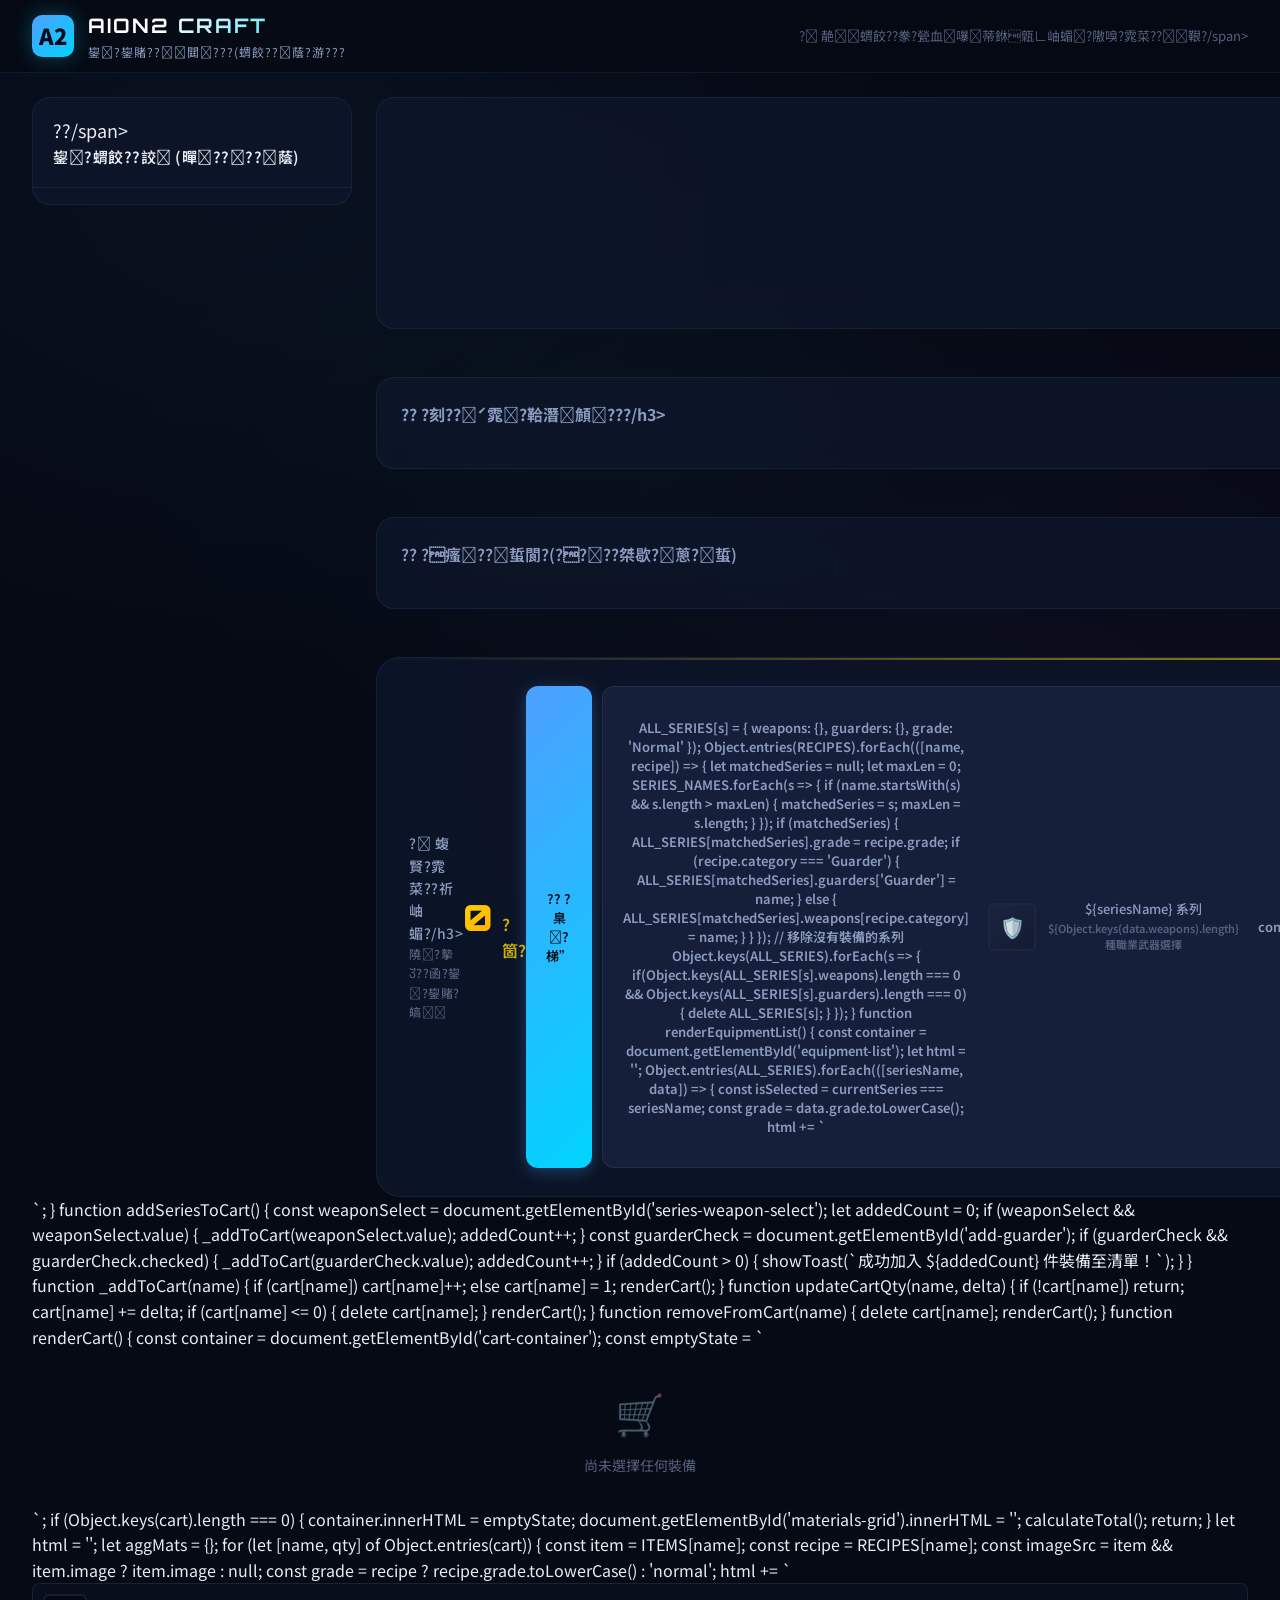
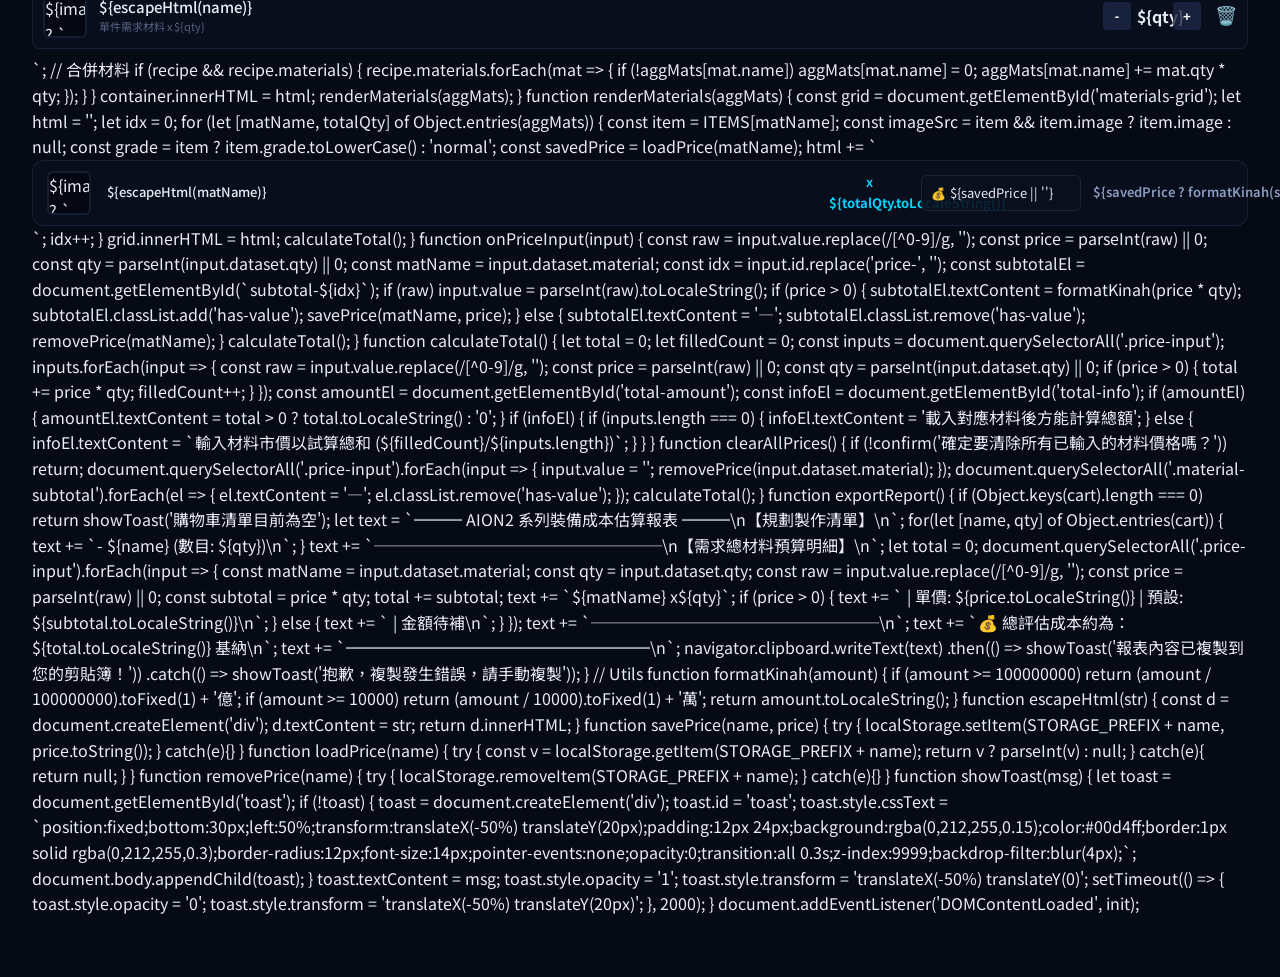
==== commit a3ade370: "Phase 1.2.2: 修正 PowerShell Get-Content UTF-8 編碼讀取問題" ====
--- a/nca2-craft-tool/index.html
+++ b/nca2-craft-tool/index.html
@@ -8,7 +8,7 @@
   <link rel="icon" type="image/svg+xml" href="data:image/svg+xml,<svg xmlns='http://www.w3.org/2000/svg' viewBox='0 0 100 100'><text y='.9em' font-size='90'>??</text></svg>">
   <style>
 /* ============================================================
-   AION2 鋆?鋆賭??閮???????銝駁?
+   AION2 裝備製作成本計算器 — 遊戲暗色主題
    ============================================================ */
 
 /* ---------- Google Fonts ---------- */
@@ -64,7 +64,7 @@
   overflow-x: hidden;
 }
 
-/* ?典??蝎??? */
+/* 全域背景粒子效果 */
 body::before {
   content: '';
   position: fixed;
@@ -166,7 +166,7 @@
   align-items: start;
 }
 
-/* ---------- Sidebar (撌血鋆??豢??Ｘ) ---------- */
+/* ---------- Sidebar (左側裝備選擇面板) ---------- */
 .sidebar {
   position: sticky;
   top: 96px;
@@ -215,7 +215,7 @@
   font-size: 18px;
 }
 
-/* 甇血憿?蝭拚 */
+/* 武器類型篩選 */
 .filter-tabs {
   display: flex;
   flex-wrap: wrap;
@@ -250,7 +250,7 @@
   box-shadow: 0 0 16px rgba(0, 212, 255, 0.3);
 }
 
-/* 鋆??” */
+/* 裝備列表 */
 .equipment-list {
   padding: 8px;
 }
@@ -324,14 +324,14 @@
   margin-top: 2px;
 }
 
-/* ---------- 銝餉??批捆? (?喳) ---------- */
+/* ---------- 主要內容區 (右側) ---------- */
 .main-content {
   display: flex;
   flex-direction: column;
   gap: 24px;
 }
 
-/* 鋆?閰單??∠? */
+/* 裝備詳情卡片 */
 .equipment-detail {
   background: var(--bg-card);
   border: 1px solid var(--glass-border);
@@ -435,7 +435,7 @@
   border: 1px solid rgba(255, 215, 0, 0.3);
 }
 
-/* ?????*/
+/* 材料區域 */
 .equip-materials {
   position: relative;
   z-index: 1;
@@ -451,7 +451,7 @@
   gap: 8px;
 }
 
-/* ---------- ??皜 ---------- */
+/* ---------- 材料清單 ---------- */
 .materials-grid {
   display: flex;
   flex-direction: column;
@@ -527,7 +527,7 @@
   font-weight: 400;
 }
 
-/* ?寞頛詨 */
+/* 價格輸入 */
 .price-input-wrapper {
   position: relative;
   display: flex;
@@ -565,7 +565,7 @@
   pointer-events: none;
 }
 
-/* 撠? */
+/* 小計 */
 .material-subtotal {
   font-size: 13px;
   font-weight: 600;
@@ -578,7 +578,7 @@
   color: var(--accent-gold);
 }
 
-/* ---------- 蝮賣??砍蝮?---------- */
+/* ---------- 總成本匯總 ---------- */
 .cost-summary {
   background: var(--bg-card);
   border: 1px solid var(--glass-border);
@@ -644,7 +644,7 @@
   opacity: 0.8;
 }
 
-/* ???? */
+/* 操作按鈕 */
 .cost-actions {
   display: flex;
   gap: 10px;
@@ -686,7 +686,7 @@
   border-color: rgba(0, 212, 255, 0.3);
 }
 
-/* ---------- 蝛箇???---------- */
+/* ---------- 空狀態 ---------- */
 .empty-state {
   display: flex;
   flex-direction: column;
@@ -715,7 +715,7 @@
   max-width: 360px;
 }
 
-/* ---------- ?身??? ---------- */
+/* ---------- 預設道具圖片 ---------- */
 .default-item-icon {
   width: 100%;
   height: 100%;
@@ -727,7 +727,7 @@
   color: var(--text-dim);
 }
 
-/* ---------- ?踵?撘?撅 ---------- */
+/* ---------- 響應式佈局 ---------- */
 @media (max-width: 1100px) {
   .content-grid {
     grid-template-columns: 1fr;
@@ -811,7 +811,7 @@
   }
 }
 
-/* ---------- ? ---------- */
+/* ---------- 動畫 ---------- */
 @keyframes fadeIn {
   from { opacity: 0; transform: translateY(10px); }
   to { opacity: 1; transform: translateY(0); }
@@ -832,7 +832,7 @@
   animation: shimmer 2s infinite;
 }
 
-/* ---------- 撌亙?內 ---------- */
+/* ---------- 工具提示 ---------- */
 [data-tooltip] {
   position: relative;
 }
@@ -898,6 +898,7 @@
             <h2>鋆?蝟餃??詨 (暺????蔭)</h2>
           </div>
           <!-- ?梯??∠??憿??寧蝝硃撅蝟餃? -->
+          <div class="filter-tabs" id="filter-tabs" style="display:none;"></div>
           <div class="equipment-list" id="equipment-list"></div>
         </div>
       </aside>
@@ -946,200 +947,200 @@
   <script>
 // ---------- 鞈?頛? ----------
 /**
- * AION2 ??迂???楝敺?撠?
- * ??頝臬??詨??澆?獢?桅?
+ * AION2 道具名稱與圖片路徑映射
+ * 圖片路徑相對於專案根目錄
  */
 const ITEMS = {
-  // ========== 甇血 ==========
-  // 撌典? (Greatsword)
-  "???楊??:     { image: "images/weapons/Greatsword/???楊??png", grade: "Epic", type: "weapon", subtype: "Greatsword" },
-  "憭??楊??:     { image: "images/weapons/Greatsword/憭??楊??png", grade: "Epic", type: "weapon", subtype: "Greatsword" },
-  "???樴?撌典?": { image: "images/weapons/Greatsword/???樴?撌典?.png", grade: "Epic", type: "weapon", subtype: "Greatsword" },
-  "???樴?撌典?": { image: "images/weapons/Greatsword/???樴?撌典?.png", grade: "Epic", type: "weapon", subtype: "Greatsword" },
-  "???貊?撌典?":   { image: "images/weapons/Greatsword/???貊?撌典?.png", grade: "Epic", type: "weapon", subtype: "Greatsword" },
-  "憭??貊?撌典?":   { image: "images/weapons/Greatsword/憭??貊?撌典?.png", grade: "Epic", type: "weapon", subtype: "Greatsword" },
-  "???樴?楊??: { image: "images/weapons/Greatsword/???樴?楊??png", grade: "Epic", type: "weapon", subtype: "Greatsword" },
-  "???樴?楊??: { image: "images/weapons/Greatsword/???樴?楊??png", grade: "Epic", type: "weapon", subtype: "Greatsword" },
-  "?批噸??皛?":   { image: "images/weapons/Greatsword/?批噸??皛?.png", grade: "Epic", type: "weapon", subtype: "Greatsword" },
-  "摰????撌典?": { image: "images/weapons/Greatsword/摰????撌典?.png", grade: "Epic", type: "weapon", subtype: "Greatsword" },
-  "?瑟摰??撌典?": { image: "images/weapons/Greatsword/?瑟摰??撌典?.png", grade: "Epic", type: "weapon", subtype: "Greatsword" },
-  "鋡思噩???舫???憌楊??: { image: "images/weapons/Greatsword/鋡思噩???舫???憌楊??png", grade: "Epic", type: "weapon", subtype: "Greatsword" },
-
-  // ?瑕? (Sword)
-  "?????:     { image: "images/weapons/Sword/?????png", grade: "Epic", type: "weapon", subtype: "Sword" },
-  "憭????:     { image: "images/weapons/Sword/憭????png", grade: "Epic", type: "weapon", subtype: "Sword" },
-  "???樴??瑕?": { image: "images/weapons/Sword/???樴??瑕?.png", grade: "Epic", type: "weapon", subtype: "Sword" },
-  "???樴??瑕?": { image: "images/weapons/Sword/???樴??瑕?.png", grade: "Epic", type: "weapon", subtype: "Sword" },
-  "???貊??瑕?":   { image: "images/weapons/Sword/???貊??瑕?.png", grade: "Epic", type: "weapon", subtype: "Sword" },
-  "憭??貊??瑕?":   { image: "images/weapons/Sword/憭??貊??瑕?.png", grade: "Epic", type: "weapon", subtype: "Sword" },
-  "???樴???: { image: "images/weapons/Sword/???樴???png", grade: "Epic", type: "weapon", subtype: "Sword" },
-  "???樴???: { image: "images/weapons/Sword/???樴???png", grade: "Epic", type: "weapon", subtype: "Sword" },
-  "?批噸????":   { image: "images/weapons/Sword/?批噸????.png", grade: "Epic", type: "weapon", subtype: "Sword" },
-  "摰?????瑕?": { image: "images/weapons/Sword/摰?????瑕?.png", grade: "Epic", type: "weapon", subtype: "Sword" },
-  "?瑟摰???瑕?": { image: "images/weapons/Sword/?瑟摰???瑕?.png", grade: "Epic", type: "weapon", subtype: "Sword" },
-  "鋡思噩???舫???勗?": { image: "images/weapons/Sword/鋡思噩???舫???勗?.png", grade: "Epic", type: "weapon", subtype: "Sword" },
-
-  // ?剖? (Dagger)
-  "?????:     { image: "images/weapons/Dagger/?????png", grade: "Epic", type: "weapon", subtype: "Dagger" },
-  "憭????:     { image: "images/weapons/Dagger/憭????png", grade: "Epic", type: "weapon", subtype: "Dagger" },
-  "???樴??剖?": { image: "images/weapons/Dagger/???樴??剖?.png", grade: "Epic", type: "weapon", subtype: "Dagger" },
-  "???樴??剖?": { image: "images/weapons/Dagger/???樴??剖?.png", grade: "Epic", type: "weapon", subtype: "Dagger" },
-  "???貊??剖?":   { image: "images/weapons/Dagger/???貊??剖?.png", grade: "Epic", type: "weapon", subtype: "Dagger" },
-  "憭??貊??剖?":   { image: "images/weapons/Dagger/憭??貊??剖?.png", grade: "Epic", type: "weapon", subtype: "Dagger" },
-  "???樴???: { image: "images/weapons/Dagger/???樴???png", grade: "Epic", type: "weapon", subtype: "Dagger" },
-  "???樴???: { image: "images/weapons/Dagger/???樴???png", grade: "Epic", type: "weapon", subtype: "Dagger" },
-  "?批噸???:     { image: "images/weapons/Dagger/?批噸???png", grade: "Epic", type: "weapon", subtype: "Dagger" },
-  "摰?????剖?": { image: "images/weapons/Dagger/摰?????剖?.png", grade: "Epic", type: "weapon", subtype: "Dagger" },
-  "?瑟摰???剖?": { image: "images/weapons/Dagger/?瑟摰???剖?.png", grade: "Epic", type: "weapon", subtype: "Dagger" },
-  "鋡思噩???舫????: { image: "images/weapons/Dagger/鋡思噩???舫????png", grade: "Epic", type: "weapon", subtype: "Dagger" },
-
-  // 撘?(Bow)
-  "????":       { image: "images/weapons/Bow/????.png", grade: "Epic", type: "weapon", subtype: "Bow" },
-  "憭???":       { image: "images/weapons/Bow/憭???.png", grade: "Epic", type: "weapon", subtype: "Bow" },
-  "???樴?撘?:   { image: "images/weapons/Bow/???樴?撘?png", grade: "Epic", type: "weapon", subtype: "Bow" },
-  "???樴?撘?:   { image: "images/weapons/Bow/???樴?撘?png", grade: "Epic", type: "weapon", subtype: "Bow" },
-  "???貊?撘?:     { image: "images/weapons/Bow/???貊?撘?png", grade: "Epic", type: "weapon", subtype: "Bow" },
-  "憭??貊?撘?:     { image: "images/weapons/Bow/憭??貊?撘?png", grade: "Epic", type: "weapon", subtype: "Bow" },
-  "???樴??": { image: "images/weapons/Bow/???樴??.png", grade: "Epic", type: "weapon", subtype: "Bow" },
-  "???樴??": { image: "images/weapons/Bow/???樴??.png", grade: "Epic", type: "weapon", subtype: "Bow" },
-  "?批噸???賢?":   { image: "images/weapons/Bow/?批噸???賢?.png", grade: "Epic", type: "weapon", subtype: "Bow" },
-  "摰????撘?:   { image: "images/weapons/Bow/摰????撘?png", grade: "Epic", type: "weapon", subtype: "Bow" },
-  "?瑟摰??撘?:   { image: "images/weapons/Bow/?瑟摰??撘?png", grade: "Epic", type: "weapon", subtype: "Bow" },
-  "鋡思噩???舫???勗?": { image: "images/weapons/Bow/鋡思噩???舫???勗?.png", grade: "Epic", type: "weapon", subtype: "Bow" },
-
-  // 擳???(Magicbook)
-  "????瘜":    { image: "images/weapons/Magicbook/????瘜.png", grade: "Epic", type: "weapon", subtype: "Magicbook" },
-  "憭???瘜":    { image: "images/weapons/Magicbook/憭???瘜.png", grade: "Epic", type: "weapon", subtype: "Magicbook" },
-  "???樴?擳???: { image: "images/weapons/Magicbook/???樴?擳???png", grade: "Epic", type: "weapon", subtype: "Magicbook" },
-  "???樴?擳???: { image: "images/weapons/Magicbook/???樴?擳???png", grade: "Epic", type: "weapon", subtype: "Magicbook" },
-  "???貊?擳???:  { image: "images/weapons/Magicbook/???貊?擳???png", grade: "Epic", type: "weapon", subtype: "Magicbook" },
-  "憭??貊?擳???:  { image: "images/weapons/Magicbook/憭??貊?擳???png", grade: "Epic", type: "weapon", subtype: "Magicbook" },
-  "???樴??瘜": { image: "images/weapons/Magicbook/???樴??瘜.png", grade: "Epic", type: "weapon", subtype: "Magicbook" },
-  "???樴??瘜": { image: "images/weapons/Magicbook/???樴??瘜.png", grade: "Epic", type: "weapon", subtype: "Magicbook" },
-  "?批噸????:     { image: "images/weapons/Magicbook/?批噸????png", grade: "Epic", type: "weapon", subtype: "Magicbook" },
-  "摰????擳???: { image: "images/weapons/Magicbook/摰????擳???png", grade: "Epic", type: "weapon", subtype: "Magicbook" },
-  "?瑟摰??擳???: { image: "images/weapons/Magicbook/?瑟摰??擳???png", grade: "Epic", type: "weapon", subtype: "Magicbook" },
-  "鋡思噩???舫?????: { image: "images/weapons/Magicbook/鋡思噩???舫?????png", grade: "Epic", type: "weapon", subtype: "Magicbook" },
-
-  // 瘜? (Orb)
-  "??????:     { image: "images/weapons/Orb/??????png", grade: "Epic", type: "weapon", subtype: "Orb" },
-  "憭?????:     { image: "images/weapons/Orb/憭?????png", grade: "Epic", type: "weapon", subtype: "Orb" },
-  "???樴?瘜?": { image: "images/weapons/Orb/???樴?瘜?.png", grade: "Epic", type: "weapon", subtype: "Orb" },
-  "???樴?瘜?": { image: "images/weapons/Orb/???樴?瘜?.png", grade: "Epic", type: "weapon", subtype: "Orb" },
-  "???貊?瘜?":   { image: "images/weapons/Orb/???貊?瘜?.png", grade: "Epic", type: "weapon", subtype: "Orb" },
-  "憭??貊?瘜?":   { image: "images/weapons/Orb/憭??貊?瘜?.png", grade: "Epic", type: "weapon", subtype: "Orb" },
-  "???樴????: { image: "images/weapons/Orb/???樴????png", grade: "Epic", type: "weapon", subtype: "Orb" },
-  "???樴????: { image: "images/weapons/Orb/???樴????png", grade: "Epic", type: "weapon", subtype: "Orb" },
-  "?批噸?楛瘛萇?":   { image: "images/weapons/Orb/?批噸?楛瘛萇?.png", grade: "Epic", type: "weapon", subtype: "Orb" },
-  "摰????瘜?": { image: "images/weapons/Orb/摰????瘜?.png", grade: "Epic", type: "weapon", subtype: "Orb" },
-  "?瑟摰??瘜?": { image: "images/weapons/Orb/?瑟摰??瘜?.png", grade: "Epic", type: "weapon", subtype: "Orb" },
-  "鋡思噩???舫????啁?": { image: "images/weapons/Orb/鋡思噩???舫????啁?.png", grade: "Epic", type: "weapon", subtype: "Orb" },
-
-  // ?? (Mace)
-  "??????:     { image: "images/weapons/Mace/??????png", grade: "Epic", type: "weapon", subtype: "Mace" },
-  "憭?????:     { image: "images/weapons/Mace/憭?????png", grade: "Epic", type: "weapon", subtype: "Mace" },
-  "???樴???": { image: "images/weapons/Mace/???樴???.png", grade: "Epic", type: "weapon", subtype: "Mace" },
-  "???樴???": { image: "images/weapons/Mace/???樴???.png", grade: "Epic", type: "weapon", subtype: "Mace" },
-  "???貊???":   { image: "images/weapons/Mace/???貊???.png", grade: "Epic", type: "weapon", subtype: "Mace" },
-  "憭??貊???":   { image: "images/weapons/Mace/憭??貊???.png", grade: "Epic", type: "weapon", subtype: "Mace" },
-  "???樴????: { image: "images/weapons/Mace/???樴????png", grade: "Epic", type: "weapon", subtype: "Mace" },
-  "???樴????: { image: "images/weapons/Mace/???樴????png", grade: "Epic", type: "weapon", subtype: "Mace" },
-  "?批噸????:     { image: "images/weapons/Mace/?批噸????png", grade: "Epic", type: "weapon", subtype: "Mace" },
-  "摰??????": { image: "images/weapons/Mace/摰??????.png", grade: "Epic", type: "weapon", subtype: "Mace" },
-  "?瑟摰????": { image: "images/weapons/Mace/?瑟摰????.png", grade: "Epic", type: "weapon", subtype: "Mace" },
-  "鋡思噩???舫??竣?梢?": { image: "images/weapons/Mace/鋡思噩???舫??竣?梢?.png", grade: "Epic", type: "weapon", subtype: "Mace" },
-
-  // 瘜? (Staff)
-  "??????:     { image: "images/weapons/Staff/??????png", grade: "Epic", type: "weapon", subtype: "Staff" },
-  "憭?????:     { image: "images/weapons/Staff/憭?????png", grade: "Epic", type: "weapon", subtype: "Staff" },
-  "???樴?瘜?": { image: "images/weapons/Staff/???樴?瘜?.png", grade: "Epic", type: "weapon", subtype: "Staff" },
-  "???樴?瘜?": { image: "images/weapons/Staff/???樴?瘜?.png", grade: "Epic", type: "weapon", subtype: "Staff" },
-  "???貊?瘜?":   { image: "images/weapons/Staff/???貊?瘜?.png", grade: "Epic", type: "weapon", subtype: "Staff" },
-  "憭??貊?瘜?":   { image: "images/weapons/Staff/憭??貊?瘜?.png", grade: "Epic", type: "weapon", subtype: "Staff" },
-  "???樴????: { image: "images/weapons/Staff/???樴????png", grade: "Epic", type: "weapon", subtype: "Staff" },
-  "???樴????: { image: "images/weapons/Staff/???樴????png", grade: "Epic", type: "weapon", subtype: "Staff" },
-
-  // ? (Guarder)
-  "??????:     { image: "images/weapons/Guarder/??????png", grade: "Epic", type: "weapon", subtype: "Guarder" },
-  "憭?????:     { image: "images/weapons/Guarder/憭?????png", grade: "Epic", type: "weapon", subtype: "Guarder" },
-  "???樴??": { image: "images/weapons/Guarder/???樴??.png", grade: "Epic", type: "weapon", subtype: "Guarder" },
-  "???樴??": { image: "images/weapons/Guarder/???樴??.png", grade: "Epic", type: "weapon", subtype: "Guarder" },
-  "???貊??":   { image: "images/weapons/Guarder/???貊??.png", grade: "Epic", type: "weapon", subtype: "Guarder" },
-  "憭??貊??":   { image: "images/weapons/Guarder/憭??貊??.png", grade: "Epic", type: "weapon", subtype: "Guarder" },
-  "???樴????: { image: "images/weapons/Guarder/???樴????png", grade: "Epic", type: "weapon", subtype: "Guarder" },
-  "???樴????: { image: "images/weapons/Guarder/???樴????png", grade: "Epic", type: "weapon", subtype: "Guarder" },
-  "?批噸????:     { image: "images/weapons/Guarder/?批噸????png", grade: "Epic", type: "weapon", subtype: "Guarder" },
-  "摰?????": { image: "images/weapons/Guarder/摰?????.png", grade: "Epic", type: "weapon", subtype: "Guarder" },
-  "?瑟摰???": { image: "images/weapons/Guarder/?瑟摰???.png", grade: "Epic", type: "weapon", subtype: "Guarder" },
-  "鋡思噩???舫?????: { image: "images/weapons/Guarder/鋡思噩???舫?????png", grade: "Epic", type: "weapon", subtype: "Guarder" },
-
-  // ========== 鋆賭??? ==========
-  "?犖?銝??????餃)": { image: "images/materials/?犖?銝??????餃).png", grade: "Unique", type: "material" },
-  "?犖?銝?????:       { image: "images/materials/?犖?銝?????png", grade: "Unique", type: "material" },
-  "???撥?粹???":       { image: "images/materials/???撥?粹???.png", grade: "Unique", type: "material" },
-  "???撥蝯???":       { image: "images/materials/???撥蝯???.png", grade: "Unique", type: "material" },
-  "??ˊ?撥?粹????:     { image: "images/materials/??ˊ?撥?粹????png", grade: "Unique", type: "material" },
-  "??ˊ?撥蝯????:     { image: "images/materials/??ˊ?撥蝯????png", grade: "Unique", type: "material" },
-  "撘瑕??撥?粹?????:     { image: "images/materials/撘瑕??撥?粹?????png", grade: "Unique", type: "material" },
-  "撘瑕??撥蝯?????:     { image: "images/materials/撘瑕??撥蝯?????png", grade: "Unique", type: "material" },
-  "?斗艙(?餃)":         { image: "images/materials/?斗艙(?餃).png", grade: "Unique", type: "material" },
-  "?斗艙":               { image: "images/materials/?斗艙.png", grade: "Unique", type: "material" },
-  "?斗?敹??餃)":         { image: "images/materials/?斗?敹??餃).png", grade: "Unique", type: "material" },
-  "?斗?敹?:               { image: "images/materials/?斗?敹?png", grade: "Unique", type: "material" },
-  "?斗???餃)":         { image: "images/materials/?斗???餃).png", grade: "Unique", type: "material" },
-  "?斗??:               { image: "images/materials/?斗??png", grade: "Unique", type: "material" },
-  "?斗????餃)":         { image: "images/materials/?斗????餃).png", grade: "Unique", type: "material" },
-  "?斗???:               { image: "images/materials/?斗???png", grade: "Unique", type: "material" },
-  "?斗????餃)":         { image: "images/materials/?斗????餃).png", grade: "Unique", type: "material" },
-  "?斗???:               { image: "images/materials/?斗???png", grade: "Unique", type: "material" },
-  "?潛???楞???餃)":   { image: "images/materials/?潛???楞???餃).png", grade: "Epic", type: "material" },
-  "?潛???楞??:         { image: "images/materials/?潛???楞??png", grade: "Epic", type: "material" },
-  "?潛????銵(?餃)":   { image: "images/materials/?潛????銵(?餃).png", grade: "Epic", type: "material" },
-  "?潛????銵":         { image: "images/materials/?潛????銵.png", grade: "Epic", type: "material" },
-  "撘瑕??????餃)":   { image: "images/materials/撘瑕??????餃).png", grade: "Unique", type: "material" },
-  "撘瑕?????:         { image: "images/materials/撘瑕?????png", grade: "Unique", type: "material" },
-  "撘瑕????(?餃)":     { image: "images/materials/撘瑕????(?餃).png", grade: "Unique", type: "material" },
-  "撘瑕????":           { image: "images/materials/撘瑕????.png", grade: "Unique", type: "material" },
-  "撘瑕???????餃)":   { image: "images/materials/撘瑕???????餃).png", grade: "Unique", type: "material" },
-  "撘瑕??????:         { image: "images/materials/撘瑕??????png", grade: "Unique", type: "material" },
-  "撘瑞???????餃)":   { image: "images/materials/撘瑞???????餃).png", grade: "Unique", type: "material" },
-  "撘瑞??????:         { image: "images/materials/撘瑞??????png", grade: "Unique", type: "material" },
-  "撘瑞?????(?餃)":     { image: "images/materials/撘瑞?????(?餃).png", grade: "Unique", type: "material" },
-  "撘瑞?????":           { image: "images/materials/撘瑞?????.png", grade: "Unique", type: "material" },
-  "撘瑞????????餃)":   { image: "images/materials/撘瑞????????餃).png", grade: "Unique", type: "material" },
-  "撘瑞???????:         { image: "images/materials/撘瑞???????png", grade: "Unique", type: "material" },
-
-  // ?怎??????雿輻?身嚗?
-  "?犖??尼??摨瑕楊??: { image: null, grade: "Epic", type: "material" },
-  "?犖??尼??摨琿??: { image: null, grade: "Epic", type: "material" },
-  "?犖??尼??摨瑞??: { image: null, grade: "Epic", type: "material" },
-  "?犖??尼??摨瑕?":   { image: null, grade: "Epic", type: "material" },
-  "?犖??尼??摨琿?瘜": { image: null, grade: "Epic", type: "material" },
-  "?犖??尼??摨瑟???: { image: null, grade: "Epic", type: "material" },
-  "?犖??尼??摨琿???: { image: null, grade: "Epic", type: "material" },
-  "?犖??尼??摨瑟???: { image: null, grade: "Epic", type: "material" },
-  "?犖??尼??摨瑁???: { image: null, grade: "Epic", type: "material" },
-  "?衣??尼??摨瑞丹??:     { image: null, grade: "Unique", type: "material" },
-  "?衣??尼敺??餃)":       { image: null, grade: "Unique", type: "material" },
+  // ========== 武器 ==========
+  // 巨劍 (Greatsword)
+  "應龍王巨劍":     { image: "images/weapons/Greatsword/應龍王巨劍.png", grade: "Epic", type: "weapon", subtype: "Greatsword" },
+  "夔龍王巨劍":     { image: "images/weapons/Greatsword/夔龍王巨劍.png", grade: "Epic", type: "weapon", subtype: "Greatsword" },
+  "閃耀的應龍王巨劍": { image: "images/weapons/Greatsword/閃耀的應龍王巨劍.png", grade: "Epic", type: "weapon", subtype: "Greatsword" },
+  "閃耀的夔龍王巨劍": { image: "images/weapons/Greatsword/閃耀的夔龍王巨劍.png", grade: "Epic", type: "weapon", subtype: "Greatsword" },
+  "應龍霸王巨劍":   { image: "images/weapons/Greatsword/應龍霸王巨劍.png", grade: "Epic", type: "weapon", subtype: "Greatsword" },
+  "夔龍霸王巨劍":   { image: "images/weapons/Greatsword/夔龍霸王巨劍.png", grade: "Epic", type: "weapon", subtype: "Greatsword" },
+  "閃耀的應龍霸王巨劍": { image: "images/weapons/Greatsword/閃耀的應龍霸王巨劍.png", grade: "Epic", type: "weapon", subtype: "Greatsword" },
+  "閃耀的夔龍霸王巨劍": { image: "images/weapons/Greatsword/閃耀的夔龍霸王巨劍.png", grade: "Epic", type: "weapon", subtype: "Greatsword" },
+  "盧德萊絕滅刀":   { image: "images/weapons/Greatsword/盧德萊絕滅刀.png", grade: "Epic", type: "weapon", subtype: "Greatsword" },
+  "守衛者軍團長巨劍": { image: "images/weapons/Greatsword/守衛者軍團長巨劍.png", grade: "Epic", type: "weapon", subtype: "Greatsword" },
+  "執政官軍團長巨劍": { image: "images/weapons/Greatsword/執政官軍團長巨劍.png", grade: "Epic", type: "weapon", subtype: "Greatsword" },
+  "被侵蝕的支配者捕食巨劍": { image: "images/weapons/Greatsword/被侵蝕的支配者捕食巨劍.png", grade: "Epic", type: "weapon", subtype: "Greatsword" },
+
+  // 長劍 (Sword)
+  "應龍王長劍":     { image: "images/weapons/Sword/應龍王長劍.png", grade: "Epic", type: "weapon", subtype: "Sword" },
+  "夔龍王長劍":     { image: "images/weapons/Sword/夔龍王長劍.png", grade: "Epic", type: "weapon", subtype: "Sword" },
+  "閃耀的應龍王長劍": { image: "images/weapons/Sword/閃耀的應龍王長劍.png", grade: "Epic", type: "weapon", subtype: "Sword" },
+  "閃耀的夔龍王長劍": { image: "images/weapons/Sword/閃耀的夔龍王長劍.png", grade: "Epic", type: "weapon", subtype: "Sword" },
+  "應龍霸王長劍":   { image: "images/weapons/Sword/應龍霸王長劍.png", grade: "Epic", type: "weapon", subtype: "Sword" },
+  "夔龍霸王長劍":   { image: "images/weapons/Sword/夔龍霸王長劍.png", grade: "Epic", type: "weapon", subtype: "Sword" },
+  "閃耀的應龍霸王長劍": { image: "images/weapons/Sword/閃耀的應龍霸王長劍.png", grade: "Epic", type: "weapon", subtype: "Sword" },
+  "閃耀的夔龍霸王長劍": { image: "images/weapons/Sword/閃耀的夔龍霸王長劍.png", grade: "Epic", type: "weapon", subtype: "Sword" },
+  "盧德萊鱗片劍":   { image: "images/weapons/Sword/盧德萊鱗片劍.png", grade: "Epic", type: "weapon", subtype: "Sword" },
+  "守衛者軍團長長劍": { image: "images/weapons/Sword/守衛者軍團長長劍.png", grade: "Epic", type: "weapon", subtype: "Sword" },
+  "執政官軍團長長劍": { image: "images/weapons/Sword/執政官軍團長長劍.png", grade: "Epic", type: "weapon", subtype: "Sword" },
+  "被侵蝕的支配者灼熱劍": { image: "images/weapons/Sword/被侵蝕的支配者灼熱劍.png", grade: "Epic", type: "weapon", subtype: "Sword" },
+
+  // 短劍 (Dagger)
+  "應龍王短劍":     { image: "images/weapons/Dagger/應龍王短劍.png", grade: "Epic", type: "weapon", subtype: "Dagger" },
+  "夔龍王短劍":     { image: "images/weapons/Dagger/夔龍王短劍.png", grade: "Epic", type: "weapon", subtype: "Dagger" },
+  "閃耀的應龍王短劍": { image: "images/weapons/Dagger/閃耀的應龍王短劍.png", grade: "Epic", type: "weapon", subtype: "Dagger" },
+  "閃耀的夔龍王短劍": { image: "images/weapons/Dagger/閃耀的夔龍王短劍.png", grade: "Epic", type: "weapon", subtype: "Dagger" },
+  "應龍霸王短劍":   { image: "images/weapons/Dagger/應龍霸王短劍.png", grade: "Epic", type: "weapon", subtype: "Dagger" },
+  "夔龍霸王短劍":   { image: "images/weapons/Dagger/夔龍霸王短劍.png", grade: "Epic", type: "weapon", subtype: "Dagger" },
+  "閃耀的應龍霸王短劍": { image: "images/weapons/Dagger/閃耀的應龍霸王短劍.png", grade: "Epic", type: "weapon", subtype: "Dagger" },
+  "閃耀的夔龍霸王短劍": { image: "images/weapons/Dagger/閃耀的夔龍霸王短劍.png", grade: "Epic", type: "weapon", subtype: "Dagger" },
+  "盧德萊腳爪":     { image: "images/weapons/Dagger/盧德萊腳爪.png", grade: "Epic", type: "weapon", subtype: "Dagger" },
+  "守衛者軍團長短劍": { image: "images/weapons/Dagger/守衛者軍團長短劍.png", grade: "Epic", type: "weapon", subtype: "Dagger" },
+  "執政官軍團長短劍": { image: "images/weapons/Dagger/執政官軍團長短劍.png", grade: "Epic", type: "weapon", subtype: "Dagger" },
+  "被侵蝕的支配者惡意": { image: "images/weapons/Dagger/被侵蝕的支配者惡意.png", grade: "Epic", type: "weapon", subtype: "Dagger" },
+
+  // 弓 (Bow)
+  "應龍王弓":       { image: "images/weapons/Bow/應龍王弓.png", grade: "Epic", type: "weapon", subtype: "Bow" },
+  "夔龍王弓":       { image: "images/weapons/Bow/夔龍王弓.png", grade: "Epic", type: "weapon", subtype: "Bow" },
+  "閃耀的應龍王弓":   { image: "images/weapons/Bow/閃耀的應龍王弓.png", grade: "Epic", type: "weapon", subtype: "Bow" },
+  "閃耀的夔龍王弓":   { image: "images/weapons/Bow/閃耀的夔龍王弓.png", grade: "Epic", type: "weapon", subtype: "Bow" },
+  "應龍霸王弓":     { image: "images/weapons/Bow/應龍霸王弓.png", grade: "Epic", type: "weapon", subtype: "Bow" },
+  "夔龍霸王弓":     { image: "images/weapons/Bow/夔龍霸王弓.png", grade: "Epic", type: "weapon", subtype: "Bow" },
+  "閃耀的應龍霸王弓": { image: "images/weapons/Bow/閃耀的應龍霸王弓.png", grade: "Epic", type: "weapon", subtype: "Bow" },
+  "閃耀的夔龍霸王弓": { image: "images/weapons/Bow/閃耀的夔龍霸王弓.png", grade: "Epic", type: "weapon", subtype: "Bow" },
+  "盧德萊絕命弓":   { image: "images/weapons/Bow/盧德萊絕命弓.png", grade: "Epic", type: "weapon", subtype: "Bow" },
+  "守衛者軍團長弓":   { image: "images/weapons/Bow/守衛者軍團長弓.png", grade: "Epic", type: "weapon", subtype: "Bow" },
+  "執政官軍團長弓":   { image: "images/weapons/Bow/執政官軍團長弓.png", grade: "Epic", type: "weapon", subtype: "Bow" },
+  "被侵蝕的支配者灼熱弓": { image: "images/weapons/Bow/被侵蝕的支配者灼熱弓.png", grade: "Epic", type: "weapon", subtype: "Bow" },
+
+  // 魔法書 (Magicbook)
+  "應龍王魔法書":    { image: "images/weapons/Magicbook/應龍王魔法書.png", grade: "Epic", type: "weapon", subtype: "Magicbook" },
+  "夔龍王魔法書":    { image: "images/weapons/Magicbook/夔龍王魔法書.png", grade: "Epic", type: "weapon", subtype: "Magicbook" },
+  "閃耀的應龍王魔法書": { image: "images/weapons/Magicbook/閃耀的應龍王魔法書.png", grade: "Epic", type: "weapon", subtype: "Magicbook" },
+  "閃耀的夔龍王魔法書": { image: "images/weapons/Magicbook/閃耀的夔龍王魔法書.png", grade: "Epic", type: "weapon", subtype: "Magicbook" },
+  "應龍霸王魔法書":  { image: "images/weapons/Magicbook/應龍霸王魔法書.png", grade: "Epic", type: "weapon", subtype: "Magicbook" },
+  "夔龍霸王魔法書":  { image: "images/weapons/Magicbook/夔龍霸王魔法書.png", grade: "Epic", type: "weapon", subtype: "Magicbook" },
+  "閃耀的應龍霸王魔法書": { image: "images/weapons/Magicbook/閃耀的應龍霸王魔法書.png", grade: "Epic", type: "weapon", subtype: "Magicbook" },
+  "閃耀的夔龍霸王魔法書": { image: "images/weapons/Magicbook/閃耀的夔龍霸王魔法書.png", grade: "Epic", type: "weapon", subtype: "Magicbook" },
+  "盧德萊禁書":     { image: "images/weapons/Magicbook/盧德萊禁書.png", grade: "Epic", type: "weapon", subtype: "Magicbook" },
+  "守衛者軍團長魔法書": { image: "images/weapons/Magicbook/守衛者軍團長魔法書.png", grade: "Epic", type: "weapon", subtype: "Magicbook" },
+  "執政官軍團長魔法書": { image: "images/weapons/Magicbook/執政官軍團長魔法書.png", grade: "Epic", type: "weapon", subtype: "Magicbook" },
+  "被侵蝕的支配者炎火": { image: "images/weapons/Magicbook/被侵蝕的支配者炎火.png", grade: "Epic", type: "weapon", subtype: "Magicbook" },
+
+  // 法珠 (Orb)
+  "應龍王法珠":     { image: "images/weapons/Orb/應龍王法珠.png", grade: "Epic", type: "weapon", subtype: "Orb" },
+  "夔龍王法珠":     { image: "images/weapons/Orb/夔龍王法珠.png", grade: "Epic", type: "weapon", subtype: "Orb" },
+  "閃耀的應龍王法珠": { image: "images/weapons/Orb/閃耀的應龍王法珠.png", grade: "Epic", type: "weapon", subtype: "Orb" },
+  "閃耀的夔龍王法珠": { image: "images/weapons/Orb/閃耀的夔龍王法珠.png", grade: "Epic", type: "weapon", subtype: "Orb" },
+  "應龍霸王法珠":   { image: "images/weapons/Orb/應龍霸王法珠.png", grade: "Epic", type: "weapon", subtype: "Orb" },
+  "夔龍霸王法珠":   { image: "images/weapons/Orb/夔龍霸王法珠.png", grade: "Epic", type: "weapon", subtype: "Orb" },
+  "閃耀的應龍霸王法珠": { image: "images/weapons/Orb/閃耀的應龍霸王法珠.png", grade: "Epic", type: "weapon", subtype: "Orb" },
+  "閃耀的夔龍霸王法珠": { image: "images/weapons/Orb/閃耀的夔龍霸王法珠.png", grade: "Epic", type: "weapon", subtype: "Orb" },
+  "盧德萊深淵玉":   { image: "images/weapons/Orb/盧德萊深淵玉.png", grade: "Epic", type: "weapon", subtype: "Orb" },
+  "守衛者軍團長法珠": { image: "images/weapons/Orb/守衛者軍團長法珠.png", grade: "Epic", type: "weapon", subtype: "Orb" },
+  "執政官軍團長法珠": { image: "images/weapons/Orb/執政官軍團長法珠.png", grade: "Epic", type: "weapon", subtype: "Orb" },
+  "被侵蝕的支配者紅焰玉": { image: "images/weapons/Orb/被侵蝕的支配者紅焰玉.png", grade: "Epic", type: "weapon", subtype: "Orb" },
+
+  // 釘錘 (Mace)
+  "應龍王釘錘":     { image: "images/weapons/Mace/應龍王釘錘.png", grade: "Epic", type: "weapon", subtype: "Mace" },
+  "夔龍王釘錘":     { image: "images/weapons/Mace/夔龍王釘錘.png", grade: "Epic", type: "weapon", subtype: "Mace" },
+  "閃耀的應龍王釘錘": { image: "images/weapons/Mace/閃耀的應龍王釘錘.png", grade: "Epic", type: "weapon", subtype: "Mace" },
+  "閃耀的夔龍王釘錘": { image: "images/weapons/Mace/閃耀的夔龍王釘錘.png", grade: "Epic", type: "weapon", subtype: "Mace" },
+  "應龍霸王釘錘":   { image: "images/weapons/Mace/應龍霸王釘錘.png", grade: "Epic", type: "weapon", subtype: "Mace" },
+  "夔龍霸王釘錘":   { image: "images/weapons/Mace/夔龍霸王釘錘.png", grade: "Epic", type: "weapon", subtype: "Mace" },
+  "閃耀的應龍霸王釘錘": { image: "images/weapons/Mace/閃耀的應龍霸王釘錘.png", grade: "Epic", type: "weapon", subtype: "Mace" },
+  "閃耀的夔龍霸王釘錘": { image: "images/weapons/Mace/閃耀的夔龍霸王釘錘.png", grade: "Epic", type: "weapon", subtype: "Mace" },
+  "盧德萊滅錘":     { image: "images/weapons/Mace/盧德萊滅錘.png", grade: "Epic", type: "weapon", subtype: "Mace" },
+  "守衛者軍團長釘錘": { image: "images/weapons/Mace/守衛者軍團長釘錘.png", grade: "Epic", type: "weapon", subtype: "Mace" },
+  "執政官軍團長釘錘": { image: "images/weapons/Mace/執政官軍團長釘錘.png", grade: "Epic", type: "weapon", subtype: "Mace" },
+  "被侵蝕的支配者赤熱錘": { image: "images/weapons/Mace/被侵蝕的支配者赤熱錘.png", grade: "Epic", type: "weapon", subtype: "Mace" },
+
+  // 法杖 (Staff)
+  "應龍王法杖":     { image: "images/weapons/Staff/應龍王法杖.png", grade: "Epic", type: "weapon", subtype: "Staff" },
+  "夔龍王法杖":     { image: "images/weapons/Staff/夔龍王法杖.png", grade: "Epic", type: "weapon", subtype: "Staff" },
+  "閃耀的應龍王法杖": { image: "images/weapons/Staff/閃耀的應龍王法杖.png", grade: "Epic", type: "weapon", subtype: "Staff" },
+  "閃耀的夔龍王法杖": { image: "images/weapons/Staff/閃耀的夔龍王法杖.png", grade: "Epic", type: "weapon", subtype: "Staff" },
+  "應龍霸王法杖":   { image: "images/weapons/Staff/應龍霸王法杖.png", grade: "Epic", type: "weapon", subtype: "Staff" },
+  "夔龍霸王法杖":   { image: "images/weapons/Staff/夔龍霸王法杖.png", grade: "Epic", type: "weapon", subtype: "Staff" },
+  "閃耀的應龍霸王法杖": { image: "images/weapons/Staff/閃耀的應龍霸王法杖.png", grade: "Epic", type: "weapon", subtype: "Staff" },
+  "閃耀的夔龍霸王法杖": { image: "images/weapons/Staff/閃耀的夔龍霸王法杖.png", grade: "Epic", type: "weapon", subtype: "Staff" },
+
+  // 臂甲 (Guarder)
+  "應龍王臂甲":     { image: "images/weapons/Guarder/應龍王臂甲.png", grade: "Epic", type: "weapon", subtype: "Guarder" },
+  "夔龍王臂甲":     { image: "images/weapons/Guarder/夔龍王臂甲.png", grade: "Epic", type: "weapon", subtype: "Guarder" },
+  "閃耀的應龍王臂甲": { image: "images/weapons/Guarder/閃耀的應龍王臂甲.png", grade: "Epic", type: "weapon", subtype: "Guarder" },
+  "閃耀的夔龍王臂甲": { image: "images/weapons/Guarder/閃耀的夔龍王臂甲.png", grade: "Epic", type: "weapon", subtype: "Guarder" },
+  "應龍霸王臂甲":   { image: "images/weapons/Guarder/應龍霸王臂甲.png", grade: "Epic", type: "weapon", subtype: "Guarder" },
+  "夔龍霸王臂甲":   { image: "images/weapons/Guarder/夔龍霸王臂甲.png", grade: "Epic", type: "weapon", subtype: "Guarder" },
+  "閃耀的應龍霸王臂甲": { image: "images/weapons/Guarder/閃耀的應龍霸王臂甲.png", grade: "Epic", type: "weapon", subtype: "Guarder" },
+  "閃耀的夔龍霸王臂甲": { image: "images/weapons/Guarder/閃耀的夔龍霸王臂甲.png", grade: "Epic", type: "weapon", subtype: "Guarder" },
+  "盧德萊心臟":     { image: "images/weapons/Guarder/盧德萊心臟.png", grade: "Epic", type: "weapon", subtype: "Guarder" },
+  "守衛者軍團長臂甲": { image: "images/weapons/Guarder/守衛者軍團長臂甲.png", grade: "Epic", type: "weapon", subtype: "Guarder" },
+  "執政官軍團長臂甲": { image: "images/weapons/Guarder/執政官軍團長臂甲.png", grade: "Epic", type: "weapon", subtype: "Guarder" },
+  "被侵蝕的支配者鎖鏈": { image: "images/weapons/Guarder/被侵蝕的支配者鎖鏈.png", grade: "Epic", type: "weapon", subtype: "Guarder" },
+
+  // ========== 製作材料 ==========
+  "達人最上級提煉石(刻印)": { image: "images/materials/達人最上級提煉石(刻印).png", grade: "Unique", type: "material" },
+  "達人最上級提煉石":       { image: "images/materials/達人最上級提煉石.png", grade: "Unique", type: "material" },
+  "提煉的強固龍族角":       { image: "images/materials/提煉的強固龍族角.png", grade: "Unique", type: "material" },
+  "提煉的強結龍族角":       { image: "images/materials/提煉的強結龍族角.png", grade: "Unique", type: "material" },
+  "鞣製的強固龍族皮革":     { image: "images/materials/鞣製的強固龍族皮革.png", grade: "Unique", type: "material" },
+  "鞣製的強結龍族皮革":     { image: "images/materials/鞣製的強結龍族皮革.png", grade: "Unique", type: "material" },
+  "強化的強固龍族鱗片":     { image: "images/materials/強化的強固龍族鱗片.png", grade: "Unique", type: "material" },
+  "強化的強結龍族鱗片":     { image: "images/materials/強化的強結龍族鱗片.png", grade: "Unique", type: "material" },
+  "憤怒思念(刻印)":         { image: "images/materials/憤怒思念(刻印).png", grade: "Unique", type: "material" },
+  "憤怒思念":               { image: "images/materials/憤怒思念.png", grade: "Unique", type: "material" },
+  "憤怒意志(刻印)":         { image: "images/materials/憤怒意志(刻印).png", grade: "Unique", type: "material" },
+  "憤怒意志":               { image: "images/materials/憤怒意志.png", grade: "Unique", type: "material" },
+  "憤怒自我(刻印)":         { image: "images/materials/憤怒自我(刻印).png", grade: "Unique", type: "material" },
+  "憤怒自我":               { image: "images/materials/憤怒自我.png", grade: "Unique", type: "material" },
+  "憤怒昇華(刻印)":         { image: "images/materials/憤怒昇華(刻印).png", grade: "Unique", type: "material" },
+  "憤怒昇華":               { image: "images/materials/憤怒昇華.png", grade: "Unique", type: "material" },
+  "憤怒願望(刻印)":         { image: "images/materials/憤怒願望(刻印).png", grade: "Unique", type: "material" },
+  "憤怒願望":               { image: "images/materials/憤怒願望.png", grade: "Unique", type: "material" },
+  "發狂的憤怒巫蠱(刻印)":   { image: "images/materials/發狂的憤怒巫蠱(刻印).png", grade: "Epic", type: "material" },
+  "發狂的憤怒巫蠱":         { image: "images/materials/發狂的憤怒巫蠱.png", grade: "Epic", type: "material" },
+  "發狂的憤怒心血(刻印)":   { image: "images/materials/發狂的憤怒心血(刻印).png", grade: "Epic", type: "material" },
+  "發狂的憤怒心血":         { image: "images/materials/發狂的憤怒心血.png", grade: "Epic", type: "material" },
+  "強固的龍族皮革(刻印)":   { image: "images/materials/強固的龍族皮革(刻印).png", grade: "Unique", type: "material" },
+  "強固的龍族皮革":         { image: "images/materials/強固的龍族皮革.png", grade: "Unique", type: "material" },
+  "強固的龍族角(刻印)":     { image: "images/materials/強固的龍族角(刻印).png", grade: "Unique", type: "material" },
+  "強固的龍族角":           { image: "images/materials/強固的龍族角.png", grade: "Unique", type: "material" },
+  "強固的龍族鱗片(刻印)":   { image: "images/materials/強固的龍族鱗片(刻印).png", grade: "Unique", type: "material" },
+  "強固的龍族鱗片":         { image: "images/materials/強固的龍族鱗片.png", grade: "Unique", type: "material" },
+  "強結的龍族皮革(刻印)":   { image: "images/materials/強結的龍族皮革(刻印).png", grade: "Unique", type: "material" },
+  "強結的龍族皮革":         { image: "images/materials/強結的龍族皮革.png", grade: "Unique", type: "material" },
+  "強結的龍族角(刻印)":     { image: "images/materials/強結的龍族角(刻印).png", grade: "Unique", type: "material" },
+  "強結的龍族角":           { image: "images/materials/強結的龍族角.png", grade: "Unique", type: "material" },
+  "強結的龍族鱗片(刻印)":   { image: "images/materials/強結的龍族鱗片(刻印).png", grade: "Unique", type: "material" },
+  "強結的龍族鱗片":         { image: "images/materials/強結的龍族鱗片.png", grade: "Unique", type: "material" },
+
+  // 暫無圖片的材料（使用預設）
+  "達人閃耀的奧里哈康巨劍": { image: null, grade: "Epic", type: "material" },
+  "達人閃耀的奧里哈康長劍": { image: null, grade: "Epic", type: "material" },
+  "達人閃耀的奧里哈康短劍": { image: null, grade: "Epic", type: "material" },
+  "達人閃耀的奧里哈康弓":   { image: null, grade: "Epic", type: "material" },
+  "達人閃耀的奧里哈康魔法書": { image: null, grade: "Epic", type: "material" },
+  "達人閃耀的奧里哈康法珠": { image: null, grade: "Epic", type: "material" },
+  "達人閃耀的奧里哈康釘錘": { image: null, grade: "Epic", type: "material" },
+  "達人閃耀的奧里哈康法杖": { image: null, grade: "Epic", type: "material" },
+  "達人閃耀的奧里哈康臂甲": { image: null, grade: "Epic", type: "material" },
+  "燦爛的奧里哈康礦石":     { image: null, grade: "Unique", type: "material" },
+  "燦爛的奧德(刻印)":       { image: null, grade: "Unique", type: "material" },
 };
 
 /**
- * 甇血摮?憿?銝剜???撠?
+ * 武器子分類的中文名映射
  */
 const WEAPON_SUBTYPES = {
-  "Greatsword": "撌典?",
-  "Sword":      "?瑕?",
-  "Dagger":     "?剖?",
-  "Bow":        "撘?,
-  "Magicbook":  "擳???,
-  "Orb":        "瘜?",
-  "Mace":       "??",
-  "Staff":      "瘜?",
-  "Guarder":    "?"
+  "Greatsword": "巨劍",
+  "Sword":      "長劍",
+  "Dagger":     "短劍",
+  "Bow":        "弓",
+  "Magicbook":  "魔法書",
+  "Orb":        "法珠",
+  "Mace":       "釘錘",
+  "Staff":      "法杖",
+  "Guarder":    "臂甲"
 };
 
 /**
- * ???脣蔗??
+ * 品級色彩映射
  */
 const GRADE_COLORS = {
   "Epic":   "#ffd700",
@@ -1150,295 +1151,295 @@
 
 
 /**
- * AION2 鋆?鋆賭??鞈?
- * ?瘥鋆賭?鋆??????株??賊?
+ * AION2 裝備製作配方資料
+ * 包含每個可製作裝備的材料清單與數量
  */
 const RECIPES = {
-  // ==================== 撌典? (Greatsword) ====================
-  "憭??楊??: {
+  // ==================== 巨劍 (Greatsword) ====================
+  "夔龍王巨劍": {
     grade: "Epic",
     category: "Greatsword",
     materials: [
-      { name: "?犖??尼??摨瑕楊??, qty: 5 },
-      { name: "?犖?銝??????餃)", qty: 50 },
-      { name: "???撥?粹???", qty: 122 },
-      { name: "?斗艙(?餃)", qty: 18 },
-      { name: "?斗?敹??餃)", qty: 27 },
-      { name: "?斗???餃)", qty: 42 },
-      { name: "?潛???楞??, qty: 19 },
-      { name: "?衣??尼??摨瑞丹??, qty: 121 },
-      { name: "?衣??尼敺??餃)", qty: 70 }
+      { name: "達人閃耀的奧里哈康巨劍", qty: 5 },
+      { name: "達人最上級提煉石(刻印)", qty: 50 },
+      { name: "提煉的強固龍族角", qty: 122 },
+      { name: "憤怒思念(刻印)", qty: 18 },
+      { name: "憤怒意志(刻印)", qty: 27 },
+      { name: "憤怒自我(刻印)", qty: 42 },
+      { name: "發狂的憤怒巫蠱", qty: 19 },
+      { name: "燦爛的奧里哈康礦石", qty: 121 },
+      { name: "燦爛的奧德(刻印)", qty: 70 }
     ]
   },
-  "???楊??: {
+  "應龍王巨劍": {
     grade: "Epic",
     category: "Greatsword",
     materials: [
-      { name: "?犖??尼??摨瑕楊??, qty: 5 },
-      { name: "?犖?銝??????餃)", qty: 50 },
-      { name: "???撥蝯???", qty: 122 },
-      { name: "?斗艙(?餃)", qty: 18 },
-      { name: "?斗?敹??餃)", qty: 27 },
-      { name: "?斗???餃)", qty: 42 },
-      { name: "?潛????銵", qty: 19 },
-      { name: "?衣??尼??摨瑞丹??, qty: 121 },
-      { name: "?衣??尼敺??餃)", qty: 70 }
+      { name: "達人閃耀的奧里哈康巨劍", qty: 5 },
+      { name: "達人最上級提煉石(刻印)", qty: 50 },
+      { name: "提煉的強結龍族角", qty: 122 },
+      { name: "憤怒思念(刻印)", qty: 18 },
+      { name: "憤怒意志(刻印)", qty: 27 },
+      { name: "憤怒自我(刻印)", qty: 42 },
+      { name: "發狂的憤怒心血", qty: 19 },
+      { name: "燦爛的奧里哈康礦石", qty: 121 },
+      { name: "燦爛的奧德(刻印)", qty: 70 }
     ]
   },
 
-  // ==================== ?瑕? (Sword) ====================
-  "憭????: {
+  // ==================== 長劍 (Sword) ====================
+  "夔龍王長劍": {
     grade: "Epic",
     category: "Sword",
     materials: [
-      { name: "?犖??尼??摨琿??, qty: 5 },
-      { name: "?犖?銝??????餃)", qty: 50 },
-      { name: "???撥?粹???", qty: 98 },
-      { name: "?斗艙(?餃)", qty: 14 },
-      { name: "?斗?敹??餃)", qty: 22 },
-      { name: "?斗???餃)", qty: 34 },
-      { name: "?潛???楞??, qty: 15 },
-      { name: "?衣??尼??摨瑞丹??, qty: 97 },
-      { name: "?衣??尼敺??餃)", qty: 56 }
+      { name: "達人閃耀的奧里哈康長劍", qty: 5 },
+      { name: "達人最上級提煉石(刻印)", qty: 50 },
+      { name: "提煉的強固龍族角", qty: 98 },
+      { name: "憤怒思念(刻印)", qty: 14 },
+      { name: "憤怒意志(刻印)", qty: 22 },
+      { name: "憤怒自我(刻印)", qty: 34 },
+      { name: "發狂的憤怒巫蠱", qty: 15 },
+      { name: "燦爛的奧里哈康礦石", qty: 97 },
+      { name: "燦爛的奧德(刻印)", qty: 56 }
     ]
   },
-  "?????: {
+  "應龍王長劍": {
     grade: "Epic",
     category: "Sword",
     materials: [
-      { name: "?犖??尼??摨琿??, qty: 5 },
-      { name: "?犖?銝??????餃)", qty: 50 },
-      { name: "???撥蝯???", qty: 98 },
-      { name: "?斗艙(?餃)", qty: 14 },
-      { name: "?斗?敹??餃)", qty: 22 },
-      { name: "?斗???餃)", qty: 34 },
-      { name: "?潛????銵", qty: 15 },
-      { name: "?衣??尼??摨瑞丹??, qty: 97 },
-      { name: "?衣??尼敺??餃)", qty: 56 }
+      { name: "達人閃耀的奧里哈康長劍", qty: 5 },
+      { name: "達人最上級提煉石(刻印)", qty: 50 },
+      { name: "提煉的強結龍族角", qty: 98 },
+      { name: "憤怒思念(刻印)", qty: 14 },
+      { name: "憤怒意志(刻印)", qty: 22 },
+      { name: "憤怒自我(刻印)", qty: 34 },
+      { name: "發狂的憤怒心血", qty: 15 },
+      { name: "燦爛的奧里哈康礦石", qty: 97 },
+      { name: "燦爛的奧德(刻印)", qty: 56 }
     ]
   },
 
-  // ==================== ?剖? (Dagger) ====================
-  "憭????: {
+  // ==================== 短劍 (Dagger) ====================
+  "夔龍王短劍": {
     grade: "Epic",
     category: "Dagger",
     materials: [
-      { name: "?犖??尼??摨瑞??, qty: 5 },
-      { name: "?犖?銝??????餃)", qty: 50 },
-      { name: "???撥?粹???", qty: 98 },
-      { name: "?斗艙(?餃)", qty: 14 },
-      { name: "?斗?敹??餃)", qty: 22 },
-      { name: "?斗???餃)", qty: 34 },
-      { name: "?潛???楞??, qty: 15 },
-      { name: "?衣??尼??摨瑞丹??, qty: 97 },
-      { name: "?衣??尼敺??餃)", qty: 56 }
+      { name: "達人閃耀的奧里哈康短劍", qty: 5 },
+      { name: "達人最上級提煉石(刻印)", qty: 50 },
+      { name: "提煉的強固龍族角", qty: 98 },
+      { name: "憤怒思念(刻印)", qty: 14 },
+      { name: "憤怒意志(刻印)", qty: 22 },
+      { name: "憤怒自我(刻印)", qty: 34 },
+      { name: "發狂的憤怒巫蠱", qty: 15 },
+      { name: "燦爛的奧里哈康礦石", qty: 97 },
+      { name: "燦爛的奧德(刻印)", qty: 56 }
     ]
   },
-  "?????: {
+  "應龍王短劍": {
     grade: "Epic",
     category: "Dagger",
     materials: [
-      { name: "?犖??尼??摨瑞??, qty: 5 },
-      { name: "?犖?銝??????餃)", qty: 50 },
-      { name: "???撥蝯???", qty: 98 },
-      { name: "?斗艙(?餃)", qty: 14 },
-      { name: "?斗?敹??餃)", qty: 22 },
-      { name: "?斗???餃)", qty: 34 },
-      { name: "?潛????銵", qty: 15 },
-      { name: "?衣??尼??摨瑞丹??, qty: 97 },
-      { name: "?衣??尼敺??餃)", qty: 56 }
+      { name: "達人閃耀的奧里哈康短劍", qty: 5 },
+      { name: "達人最上級提煉石(刻印)", qty: 50 },
+      { name: "提煉的強結龍族角", qty: 98 },
+      { name: "憤怒思念(刻印)", qty: 14 },
+      { name: "憤怒意志(刻印)", qty: 22 },
+      { name: "憤怒自我(刻印)", qty: 34 },
+      { name: "發狂的憤怒心血", qty: 15 },
+      { name: "燦爛的奧里哈康礦石", qty: 97 },
+      { name: "燦爛的奧德(刻印)", qty: 56 }
     ]
   },
 
-  // ==================== 撘?(Bow) ====================
-  "憭???": {
+  // ==================== 弓 (Bow) ====================
+  "夔龍王弓": {
     grade: "Epic",
     category: "Bow",
     materials: [
-      { name: "?犖??尼??摨瑕?", qty: 5 },
-      { name: "?犖?銝??????餃)", qty: 50 },
-      { name: "???撥?粹???", qty: 122 },
-      { name: "?斗艙(?餃)", qty: 18 },
-      { name: "?斗?敹??餃)", qty: 27 },
-      { name: "?斗???餃)", qty: 42 },
-      { name: "?潛???楞??, qty: 19 },
-      { name: "?衣??尼??摨瑞丹??, qty: 121 },
-      { name: "?衣??尼敺??餃)", qty: 70 }
+      { name: "達人閃耀的奧里哈康弓", qty: 5 },
+      { name: "達人最上級提煉石(刻印)", qty: 50 },
+      { name: "提煉的強固龍族角", qty: 122 },
+      { name: "憤怒思念(刻印)", qty: 18 },
+      { name: "憤怒意志(刻印)", qty: 27 },
+      { name: "憤怒自我(刻印)", qty: 42 },
+      { name: "發狂的憤怒巫蠱", qty: 19 },
+      { name: "燦爛的奧里哈康礦石", qty: 121 },
+      { name: "燦爛的奧德(刻印)", qty: 70 }
     ]
   },
-  "????": {
+  "應龍王弓": {
     grade: "Epic",
     category: "Bow",
     materials: [
-      { name: "?犖??尼??摨瑕?", qty: 5 },
-      { name: "?犖?銝??????餃)", qty: 50 },
-      { name: "???撥蝯???", qty: 122 },
-      { name: "?斗艙(?餃)", qty: 18 },
-      { name: "?斗?敹??餃)", qty: 27 },
-      { name: "?斗???餃)", qty: 42 },
-      { name: "?潛????銵", qty: 19 },
-      { name: "?衣??尼??摨瑞丹??, qty: 121 },
-      { name: "?衣??尼敺??餃)", qty: 70 }
+      { name: "達人閃耀的奧里哈康弓", qty: 5 },
+      { name: "達人最上級提煉石(刻印)", qty: 50 },
+      { name: "提煉的強結龍族角", qty: 122 },
+      { name: "憤怒思念(刻印)", qty: 18 },
+      { name: "憤怒意志(刻印)", qty: 27 },
+      { name: "憤怒自我(刻印)", qty: 42 },
+      { name: "發狂的憤怒心血", qty: 19 },
+      { name: "燦爛的奧里哈康礦石", qty: 121 },
+      { name: "燦爛的奧德(刻印)", qty: 70 }
     ]
   },
 
-  // ==================== 擳???(Magicbook) ====================
-  "憭???瘜": {
+  // ==================== 魔法書 (Magicbook) ====================
+  "夔龍王魔法書": {
     grade: "Epic",
     category: "Magicbook",
     materials: [
-      { name: "?犖??尼??摨琿?瘜", qty: 5 },
-      { name: "?犖?銝??????餃)", qty: 50 },
-      { name: "???撥?粹???", qty: 98 },
-      { name: "?斗艙(?餃)", qty: 14 },
-      { name: "?斗?敹??餃)", qty: 22 },
-      { name: "?斗???餃)", qty: 34 },
-      { name: "?潛???楞??, qty: 15 },
-      { name: "?衣??尼??摨瑞丹??, qty: 97 },
-      { name: "?衣??尼敺??餃)", qty: 56 }
+      { name: "達人閃耀的奧里哈康魔法書", qty: 5 },
+      { name: "達人最上級提煉石(刻印)", qty: 50 },
+      { name: "提煉的強固龍族角", qty: 98 },
+      { name: "憤怒思念(刻印)", qty: 14 },
+      { name: "憤怒意志(刻印)", qty: 22 },
+      { name: "憤怒自我(刻印)", qty: 34 },
+      { name: "發狂的憤怒巫蠱", qty: 15 },
+      { name: "燦爛的奧里哈康礦石", qty: 97 },
+      { name: "燦爛的奧德(刻印)", qty: 56 }
     ]
   },
-  "????瘜": {
+  "應龍王魔法書": {
     grade: "Epic",
     category: "Magicbook",
     materials: [
-      { name: "?犖??尼??摨琿?瘜", qty: 5 },
-      { name: "?犖?銝??????餃)", qty: 50 },
-      { name: "???撥蝯???", qty: 98 },
-      { name: "?斗艙(?餃)", qty: 14 },
-      { name: "?斗?敹??餃)", qty: 22 },
-      { name: "?斗???餃)", qty: 34 },
-      { name: "?潛????銵", qty: 15 },
-      { name: "?衣??尼??摨瑞丹??, qty: 97 },
-      { name: "?衣??尼敺??餃)", qty: 56 }
+      { name: "達人閃耀的奧里哈康魔法書", qty: 5 },
+      { name: "達人最上級提煉石(刻印)", qty: 50 },
+      { name: "提煉的強結龍族角", qty: 98 },
+      { name: "憤怒思念(刻印)", qty: 14 },
+      { name: "憤怒意志(刻印)", qty: 22 },
+      { name: "憤怒自我(刻印)", qty: 34 },
+      { name: "發狂的憤怒心血", qty: 15 },
+      { name: "燦爛的奧里哈康礦石", qty: 97 },
+      { name: "燦爛的奧德(刻印)", qty: 56 }
     ]
   },
 
-  // ==================== 瘜? (Orb) ====================
-  "憭?????: {
+  // ==================== 法珠 (Orb) ====================
+  "夔龍王法珠": {
     grade: "Epic",
     category: "Orb",
     materials: [
-      { name: "?犖??尼??摨瑟???, qty: 5 },
-      { name: "?犖?銝??????餃)", qty: 50 },
-      { name: "???撥?粹???", qty: 98 },
-      { name: "?斗艙(?餃)", qty: 14 },
-      { name: "?斗?敹??餃)", qty: 22 },
-      { name: "?斗???餃)", qty: 34 },
-      { name: "?潛???楞??, qty: 15 },
-      { name: "?衣??尼??摨瑞丹??, qty: 97 },
-      { name: "?衣??尼敺??餃)", qty: 56 }
+      { name: "達人閃耀的奧里哈康法珠", qty: 5 },
+      { name: "達人最上級提煉石(刻印)", qty: 50 },
+      { name: "提煉的強固龍族角", qty: 98 },
+      { name: "憤怒思念(刻印)", qty: 14 },
+      { name: "憤怒意志(刻印)", qty: 22 },
+      { name: "憤怒自我(刻印)", qty: 34 },
+      { name: "發狂的憤怒巫蠱", qty: 15 },
+      { name: "燦爛的奧里哈康礦石", qty: 97 },
+      { name: "燦爛的奧德(刻印)", qty: 56 }
     ]
   },
-  "??????: {
+  "應龍王法珠": {
     grade: "Epic",
     category: "Orb",
     materials: [
-      { name: "?犖??尼??摨瑟???, qty: 5 },
-      { name: "?犖?銝??????餃)", qty: 50 },
-      { name: "???撥蝯???", qty: 98 },
-      { name: "?斗艙(?餃)", qty: 14 },
-      { name: "?斗?敹??餃)", qty: 22 },
-      { name: "?斗???餃)", qty: 34 },
-      { name: "?潛????銵", qty: 15 },
-      { name: "?衣??尼??摨瑞丹??, qty: 97 },
-      { name: "?衣??尼敺??餃)", qty: 56 }
+      { name: "達人閃耀的奧里哈康法珠", qty: 5 },
+      { name: "達人最上級提煉石(刻印)", qty: 50 },
+      { name: "提煉的強結龍族角", qty: 98 },
+      { name: "憤怒思念(刻印)", qty: 14 },
+      { name: "憤怒意志(刻印)", qty: 22 },
+      { name: "憤怒自我(刻印)", qty: 34 },
+      { name: "發狂的憤怒心血", qty: 15 },
+      { name: "燦爛的奧里哈康礦石", qty: 97 },
+      { name: "燦爛的奧德(刻印)", qty: 56 }
     ]
   },
 
-  // ==================== ?? (Mace) ====================
-  "憭?????: {
+  // ==================== 釘錘 (Mace) ====================
+  "夔龍王釘錘": {
     grade: "Epic",
     category: "Mace",
     materials: [
-      { name: "?犖??尼??摨琿???, qty: 5 },
-      { name: "?犖?銝??????餃)", qty: 50 },
-      { name: "???撥?粹???", qty: 98 },
-      { name: "?斗艙(?餃)", qty: 14 },
-      { name: "?斗?敹??餃)", qty: 22 },
-      { name: "?斗???餃)", qty: 34 },
-      { name: "?潛???楞??, qty: 15 },
-      { name: "?衣??尼??摨瑞丹??, qty: 97 },
-      { name: "?衣??尼敺??餃)", qty: 56 }
+      { name: "達人閃耀的奧里哈康釘錘", qty: 5 },
+      { name: "達人最上級提煉石(刻印)", qty: 50 },
+      { name: "提煉的強固龍族角", qty: 98 },
+      { name: "憤怒思念(刻印)", qty: 14 },
+      { name: "憤怒意志(刻印)", qty: 22 },
+      { name: "憤怒自我(刻印)", qty: 34 },
+      { name: "發狂的憤怒巫蠱", qty: 15 },
+      { name: "燦爛的奧里哈康礦石", qty: 97 },
+      { name: "燦爛的奧德(刻印)", qty: 56 }
     ]
   },
-  "??????: {
+  "應龍王釘錘": {
     grade: "Epic",
     category: "Mace",
     materials: [
-      { name: "?犖??尼??摨琿???, qty: 5 },
-      { name: "?犖?銝??????餃)", qty: 50 },
-      { name: "???撥蝯???", qty: 98 },
-      { name: "?斗艙(?餃)", qty: 14 },
-      { name: "?斗?敹??餃)", qty: 22 },
-      { name: "?斗???餃)", qty: 34 },
-      { name: "?潛????銵", qty: 15 },
-      { name: "?衣??尼??摨瑞丹??, qty: 97 },
-      { name: "?衣??尼敺??餃)", qty: 56 }
+      { name: "達人閃耀的奧里哈康釘錘", qty: 5 },
+      { name: "達人最上級提煉石(刻印)", qty: 50 },
+      { name: "提煉的強結龍族角", qty: 98 },
+      { name: "憤怒思念(刻印)", qty: 14 },
+      { name: "憤怒意志(刻印)", qty: 22 },
+      { name: "憤怒自我(刻印)", qty: 34 },
+      { name: "發狂的憤怒心血", qty: 15 },
+      { name: "燦爛的奧里哈康礦石", qty: 97 },
+      { name: "燦爛的奧德(刻印)", qty: 56 }
     ]
   },
 
-  // ==================== 瘜? (Staff) ====================
-  "憭?????: {
+  // ==================== 法杖 (Staff) ====================
+  "夔龍王法杖": {
     grade: "Epic",
     category: "Staff",
     materials: [
-      { name: "?犖??尼??摨瑟???, qty: 5 },
-      { name: "?犖?銝??????餃)", qty: 50 },
-      { name: "???撥?粹???", qty: 122 },
-      { name: "?斗艙(?餃)", qty: 18 },
-      { name: "?斗?敹??餃)", qty: 27 },
-      { name: "?斗???餃)", qty: 42 },
-      { name: "?潛???楞??, qty: 19 },
-      { name: "?衣??尼??摨瑞丹??, qty: 121 },
-      { name: "?衣??尼敺??餃)", qty: 70 }
+      { name: "達人閃耀的奧里哈康法杖", qty: 5 },
+      { name: "達人最上級提煉石(刻印)", qty: 50 },
+      { name: "提煉的強固龍族角", qty: 122 },
+      { name: "憤怒思念(刻印)", qty: 18 },
+      { name: "憤怒意志(刻印)", qty: 27 },
+      { name: "憤怒自我(刻印)", qty: 42 },
+      { name: "發狂的憤怒巫蠱", qty: 19 },
+      { name: "燦爛的奧里哈康礦石", qty: 121 },
+      { name: "燦爛的奧德(刻印)", qty: 70 }
     ]
   },
-  "??????: {
+  "應龍王法杖": {
     grade: "Epic",
     category: "Staff",
     materials: [
-      { name: "?犖??尼??摨瑟???, qty: 5 },
-      { name: "?犖?銝??????餃)", qty: 50 },
-      { name: "???撥蝯???", qty: 122 },
-      { name: "?斗艙(?餃)", qty: 18 },
-      { name: "?斗?敹??餃)", qty: 27 },
-      { name: "?斗???餃)", qty: 42 },
-      { name: "?潛????銵", qty: 19 },
-      { name: "?衣??尼??摨瑞丹??, qty: 121 },
-      { name: "?衣??尼敺??餃)", qty: 70 }
+      { name: "達人閃耀的奧里哈康法杖", qty: 5 },
+      { name: "達人最上級提煉石(刻印)", qty: 50 },
+      { name: "提煉的強結龍族角", qty: 122 },
+      { name: "憤怒思念(刻印)", qty: 18 },
+      { name: "憤怒意志(刻印)", qty: 27 },
+      { name: "憤怒自我(刻印)", qty: 42 },
+      { name: "發狂的憤怒心血", qty: 19 },
+      { name: "燦爛的奧里哈康礦石", qty: 121 },
+      { name: "燦爛的奧德(刻印)", qty: 70 }
     ]
   },
 
-  // ==================== ? (Guarder) ====================
-  "憭?????: {
+  // ==================== 臂甲 (Guarder) ====================
+  "夔龍王臂甲": {
     grade: "Epic",
     category: "Guarder",
     materials: [
-      { name: "?犖??尼??摨瑁???, qty: 5 },
-      { name: "?犖?銝??????餃)", qty: 50 },
-      { name: "???撥?粹???", qty: 98 },
-      { name: "?斗艙(?餃)", qty: 14 },
-      { name: "?斗?敹??餃)", qty: 22 },
-      { name: "?斗???餃)", qty: 34 },
-      { name: "?潛???楞??, qty: 15 },
-      { name: "?衣??尼??摨瑞丹??, qty: 97 },
-      { name: "?衣??尼敺??餃)", qty: 56 }
+      { name: "達人閃耀的奧里哈康臂甲", qty: 5 },
+      { name: "達人最上級提煉石(刻印)", qty: 50 },
+      { name: "提煉的強固龍族角", qty: 98 },
+      { name: "憤怒思念(刻印)", qty: 14 },
+      { name: "憤怒意志(刻印)", qty: 22 },
+      { name: "憤怒自我(刻印)", qty: 34 },
+      { name: "發狂的憤怒巫蠱", qty: 15 },
+      { name: "燦爛的奧里哈康礦石", qty: 97 },
+      { name: "燦爛的奧德(刻印)", qty: 56 }
     ]
   },
-  "??????: {
+  "應龍王臂甲": {
     grade: "Epic",
     category: "Guarder",
     materials: [
-      { name: "?犖??尼??摨瑁???, qty: 5 },
-      { name: "?犖?銝??????餃)", qty: 50 },
-      { name: "???撥蝯???", qty: 98 },
-      { name: "?斗艙(?餃)", qty: 14 },
-      { name: "?斗?敹??餃)", qty: 22 },
-      { name: "?斗???餃)", qty: 34 },
-      { name: "?潛????銵", qty: 15 },
-      { name: "?衣??尼??摨瑞丹??, qty: 97 },
-      { name: "?衣??尼敺??餃)", qty: 56 }
+      { name: "達人閃耀的奧里哈康臂甲", qty: 5 },
+      { name: "達人最上級提煉石(刻印)", qty: 50 },
+      { name: "提煉的強結龍族角", qty: 98 },
+      { name: "憤怒思念(刻印)", qty: 14 },
+      { name: "憤怒意志(刻印)", qty: 22 },
+      { name: "憤怒自我(刻印)", qty: 34 },
+      { name: "發狂的憤怒心血", qty: 15 },
+      { name: "燦爛的奧里哈康礦石", qty: 97 },
+      { name: "燦爛的奧德(刻印)", qty: 56 }
     ]
   }
 };
@@ -1446,13 +1447,13 @@
 
 // ---------- ?摩?瑁?? ----------
 /**
- * ?啁? AION2 鋆?鋆賭??閮???(蝟餃??頃?抵?璅∪?)
+ * 新版 AION2 裝備製作成本計算器 (系列化購物車模式)
  */
 
-const SERIES_NAMES = ["????, "憭???, "???樴?", "???樴?", "???貊?", "憭??貊?", "???樴??, "???樴??, "?批噸??, "摰????", "?瑟摰??", "鋡思噩???舫???];
+const SERIES_NAMES = ["應龍王", "夔龍王", "閃耀的應龍王", "閃耀的夔龍王", "應龍霸王", "夔龍霸王", "閃耀的應龍霸王", "閃耀的夔龍霸王", "盧德萊", "守衛者軍團長", "執政官軍團長", "被侵蝕的支配者"];
 let ALL_SERIES = {};
 
-let cart = {}; // { "鋆??迂": ?賊? }
+let cart = {}; // { "裝備名稱": 數量 }
 let currentSeries = null;
 const STORAGE_PREFIX = 'aion2_price_';
 
@@ -1486,7 +1487,8 @@
     }
   });
   
-  // 蝘駁瘝?鋆??頂??  Object.keys(ALL_SERIES).forEach(s => {
+  // 移除沒有裝備的系列
+  Object.keys(ALL_SERIES).forEach(s => {
     if(Object.keys(ALL_SERIES[s].weapons).length === 0 && Object.keys(ALL_SERIES[s].guarders).length === 0) {
       delete ALL_SERIES[s];
     }
@@ -1504,17 +1506,17 @@
     html += `
       <div class="equipment-item ${isSelected ? 'selected' : ''}" onclick="selectSeries('${seriesName}')">
         <div class="item-icon grade-${grade}">
-          <div class="default-item-icon" style="font-size: 20px;">?儭?/div>
+          <div class="default-item-icon" style="font-size: 20px;">🛡️</div>
         </div>
         <div>
-          <div class="item-name ${grade}">${seriesName} 蝟餃?</div>
-          <div class="item-category">${Object.keys(data.weapons).length} 蝔株璆剜郎?券??/div>
+          <div class="item-name ${grade}">${seriesName} 系列</div>
+          <div class="item-category">${Object.keys(data.weapons).length} 種職業武器選擇</div>
         </div>
       </div>
     `;
   });
   
-  container.innerHTML = html || '<div class="empty-state"><p>?∪?函?鋆?蝟餃?</p></div>';
+  container.innerHTML = html || '<div class="empty-state"><p>無可用的裝備系列</p></div>';
 }
 
 function selectSeries(seriesName) {
@@ -1527,7 +1529,7 @@
 function renderSeriesDetail() {
   const panel = document.getElementById('series-detail-panel');
   if (!currentSeries) {
-    panel.innerHTML = `<div class="empty-state"><p>隢?撌血?鋆?蝟餃?靘?憪?蝵?/p></div>`;
+    panel.innerHTML = `<div class="empty-state"><p>請從左側挑選裝備系列來開始配置</p></div>`;
     return;
   }
   
@@ -1536,7 +1538,7 @@
   
   let weaponOptions = '';
   Object.entries(data.weapons).forEach(([category, itemName]) => {
-    weaponOptions += `<option value="${itemName}">${category === 'null' ? '甇血' : (WEAPON_SUBTYPES[category] || category)} - ${itemName}</option>`;
+    weaponOptions += `<option value="${itemName}">${category === 'null' ? '武器' : (WEAPON_SUBTYPES[category] || category)} - ${itemName}</option>`;
   });
   
   let guarderHtml = '';
@@ -1545,7 +1547,7 @@
     guarderHtml = `
       <div style="margin-top: 15px; display:flex; align-items:center; gap: 8px;">
         <input type="checkbox" id="add-guarder" value="${gName}" style="width: 18px; height: 18px;">
-        <label for="add-guarder" style="color:var(--text-primary); cursor:pointer;">???甇斤頂???刻???/ ? (${gName})</label>
+        <label for="add-guarder" style="color:var(--text-primary); cursor:pointer;">同時包含此系列備用裝備 / 臂甲 (${gName})</label>
       </div>
     `;
   }
@@ -1553,10 +1555,11 @@
   panel.innerHTML = `
     <div class="fade-in">
       <h3 style="margin-bottom: 20px; font-size: 18px;" class="${grade}">
-        ???蔭??{currentSeries} 蝟餃?????      </h3>
+        ✨ 配置【${currentSeries} 系列】裝備
+      </h3>
       
       <div style="background: rgba(0,0,0,0.25); padding: 20px; border-radius: 8px; border: 1px solid var(--border-dim);">
-        <label style="display:block; margin-bottom:10px; color:var(--text-secondary); font-weight: bold;">?? ?豢??函??瑟平甇血嚗?/label>
+        <label style="display:block; margin-bottom:10px; color:var(--text-secondary); font-weight: bold;">⚔️ 選擇您的職業武器：</label>
         <select id="series-weapon-select" class="price-input" style="width:100%; max-width: 500px; padding: 10px; font-size: 14px; cursor: pointer;">
           ${weaponOptions}
         </select>
@@ -1565,16 +1568,17 @@
         
         <div style="margin-top: 15px; display: flex; align-items: center; gap: 20px;">
           <label style="color:var(--text-dim); display:flex; align-items:center; gap:6px; opacity:0.6;">
-             <input type="checkbox" disabled> ?脣?蔭 (?貊??)
+             <input type="checkbox" disabled> 防具配置 (陸續開放)
           </label>
           <label style="color:var(--text-dim); display:flex; align-items:center; gap:6px; opacity:0.6;">
-             <input type="checkbox" disabled> 憌曉??蔭 (?貊??)
+             <input type="checkbox" disabled> 飾品配置 (陸續開放)
           </label>
         </div>
         
         <div style="margin-top: 24px;">
           <button class="btn btn-primary" onclick="addSeriesToCart()" style="font-size: 15px; padding: 12px 24px;">
-            ??撠摰????亥ˊ雿???          </button>
+            ➕ 將選定裝備加入製作清單
+          </button>
         </div>
       </div>
     </div>
@@ -1596,7 +1600,7 @@
   }
   
   if (addedCount > 0) {
-    showToast(`??? ${addedCount} 隞嗉??皜嚗);
+    showToast(`成功加入 ${addedCount} 件裝備至清單！`);
   }
 }
 
@@ -1622,7 +1626,7 @@
 
 function renderCart() {
   const container = document.getElementById('cart-container');
-  const emptyState = `<div class="empty-state" style="padding: 30px;"><div class="icon" style="font-size: 40px; margin-bottom: 10px;">??</div><p>撠?豢?隞颱?鋆?</p></div>`;
+  const emptyState = `<div class="empty-state" style="padding: 30px;"><div class="icon" style="font-size: 40px; margin-bottom: 10px;">🛒</div><p>尚未選擇任何裝備</p></div>`;
   
   if (Object.keys(cart).length === 0) {
     container.innerHTML = emptyState;
@@ -1644,23 +1648,23 @@
       <div class="cart-item fade-in">
         <div class="cart-item-info">
           <div class="material-icon grade-${grade}" style="width: 44px; height: 44px;">
-            ${imageSrc ? `<img src="${imageSrc}">` : `<div class="default-item-icon">??/div>`}
+            ${imageSrc ? `<img src="${imageSrc}">` : `<div class="default-item-icon">⚔</div>`}
           </div>
           <div>
              <div class="material-name ${grade}" style="font-size: 15px;">${escapeHtml(name)}</div>
-             <div style="font-size: 11px; color: var(--text-dim); margin-top: 2px;">?桐辣?瘙???x ${qty}</div>
+             <div style="font-size: 11px; color: var(--text-dim); margin-top: 2px;">單件需求材料 x ${qty}</div>
           </div>
         </div>
         <div class="cart-qty-ctrl">
           <button class="qty-btn" onclick="updateCartQty('${escapeHtml(name)}', -1)">-</button>
           <span style="font-weight: bold; width: 30px; text-align: center; font-size: 16px;">${qty}</span>
           <button class="qty-btn" onclick="updateCartQty('${escapeHtml(name)}', 1)">+</button>
-          <button class="remove-btn" onclick="removeFromCart('${escapeHtml(name)}')">??儭?/button>
+          <button class="remove-btn" onclick="removeFromCart('${escapeHtml(name)}')">🗑️</button>
         </div>
       </div>
     `;
     
-    // ?蔥??
+    // 合併材料
     if (recipe && recipe.materials) {
       recipe.materials.forEach(mat => {
         if (!aggMats[mat.name]) aggMats[mat.name] = 0;
@@ -1687,7 +1691,7 @@
     html += `
       <div class="material-row fade-in" style="animation-delay:${idx * 0.05}s">
         <div class="material-icon grade-${grade}">
-          ${imageSrc ? `<img src="${imageSrc}" loading="lazy">` : `<div class="default-item-icon">?</div>`}
+          ${imageSrc ? `<img src="${imageSrc}" loading="lazy">` : `<div class="default-item-icon">📦</div>`}
         </div>
         <div class="material-info">
           <div class="material-name ${grade}" title="${escapeHtml(matName)}">${escapeHtml(matName)}</div>
@@ -1696,13 +1700,13 @@
           x <strong>${totalQty.toLocaleString()}</strong>
         </div>
         <div class="price-input-wrapper">
-          <span class="price-currency">?</span>
-          <input type="text" class="price-input" placeholder="頛詨?桀" 
+          <span class="price-currency">💰</span>
+          <input type="text" class="price-input" placeholder="輸入單價" 
                  data-material="${escapeHtml(matName)}" data-qty="${totalQty}" 
                  value="${savedPrice || ''}" oninput="onPriceInput(this)" id="price-${idx}">
         </div>
         <div class="material-subtotal ${savedPrice ? 'has-value' : ''}" id="subtotal-${idx}">
-          ${savedPrice ? formatKinah(savedPrice * totalQty) : '??}
+          ${savedPrice ? formatKinah(savedPrice * totalQty) : '—'}
         </div>
       </div>
     `;
@@ -1728,7 +1732,7 @@
     subtotalEl.classList.add('has-value');
     savePrice(matName, price);
   } else {
-    subtotalEl.textContent = '??;
+    subtotalEl.textContent = '—';
     subtotalEl.classList.remove('has-value');
     removePrice(matName);
   }
@@ -1759,34 +1763,34 @@
   }
   if (infoEl) {
     if (inputs.length === 0) {
-      infoEl.textContent = '頛撠???敺?質?蝞蜇憿?;
+      infoEl.textContent = '載入對應材料後方能計算總額';
     } else {
-      infoEl.textContent = `頛詨??撣隞亥岫蝞蜇??(${filledCount}/${inputs.length})`;
+      infoEl.textContent = `輸入材料市價以試算總和 (${filledCount}/${inputs.length})`;
     }
   }
 }
 
 function clearAllPrices() {
-  if (!confirm('蝣箏?閬??斗??歇頛詨????澆?嚗?)) return;
+  if (!confirm('確定要清除所有已輸入的材料價格嗎？')) return;
   document.querySelectorAll('.price-input').forEach(input => {
     input.value = '';
     removePrice(input.dataset.material);
   });
   document.querySelectorAll('.material-subtotal').forEach(el => {
-    el.textContent = '??;
+    el.textContent = '—';
     el.classList.remove('has-value');
   });
   calculateTotal();
 }
 
 function exportReport() {
-  if (Object.keys(cart).length === 0) return showToast('鞈潛頠??桃?蝛?);
-  
-  let text = `????AION2 蝟餃?鋆??隡啁??梯” ???n???ˊ雿??柴n`;
+  if (Object.keys(cart).length === 0) return showToast('購物車清單目前為空');
+  
+  let text = `═══ AION2 系列裝備成本估算報表 ═══\n【規劃製作清單】\n`;
   for(let [name, qty] of Object.entries(cart)) {
-    text += `- ${name} (?貊: ${qty})\n`;
-  }
-  text += `??????????????????\n??瘙蜇?????敦?n`;
+    text += `- ${name} (數目: ${qty})\n`;
+  }
+  text += `──────────────────\n【需求總材料預算明細】\n`;
   
   let total = 0;
   document.querySelectorAll('.price-input').forEach(input => {
@@ -1799,25 +1803,25 @@
     total += subtotal;
     text += `${matName} x${qty}`;
     if (price > 0) {
-      text += ` | ?桀: ${price.toLocaleString()} | ?身: ${subtotal.toLocaleString()}\n`;
+      text += ` | 單價: ${price.toLocaleString()} | 預設: ${subtotal.toLocaleString()}\n`;
     } else {
-      text += ` | ??敺?\n`;
+      text += ` | 金額待補\n`;
     }
   });
   
-  text += `??????????????????\n`;
-  text += `? 蝮質?隡唳??祉??綽?${total.toLocaleString()} ?箇?\n`;
-  text += `???????????????????n`;
+  text += `──────────────────\n`;
+  text += `💰 總評估成本約為：${total.toLocaleString()} 基納\n`;
+  text += `═══════════════════\n`;
   
   navigator.clipboard.writeText(text)
-    .then(() => showToast('?梯”?批捆撌脰?鋆賢?函??芾票蝪選?'))
-    .catch(() => showToast('?望?嚗?鋆賜?隤歹?隢???鋆?));
+    .then(() => showToast('報表內容已複製到您的剪貼簿！'))
+    .catch(() => showToast('抱歉，複製發生錯誤，請手動複製'));
 }
 
 // Utils
 function formatKinah(amount) {
-  if (amount >= 100000000) return (amount / 100000000).toFixed(1) + '??;
-  if (amount >= 10000) return (amount / 10000).toFixed(1) + '??;
+  if (amount >= 100000000) return (amount / 100000000).toFixed(1) + '億';
+  if (amount >= 10000) return (amount / 10000).toFixed(1) + '萬';
   return amount.toLocaleString();
 }
 function escapeHtml(str) { const d = document.createElement('div'); d.textContent = str; return d.innerHTML; }
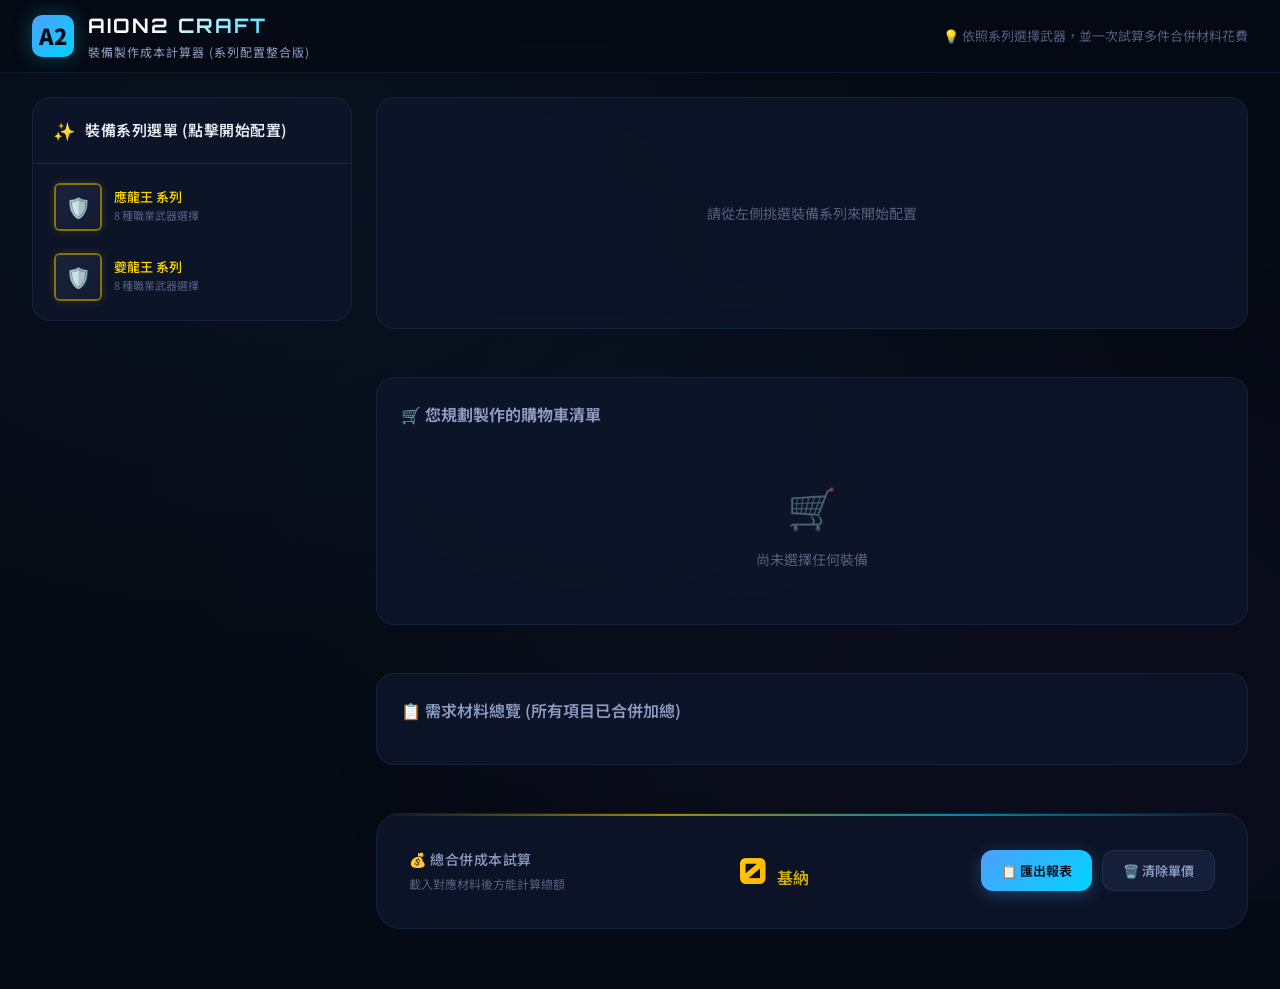
==== commit 6a408753: "Phase 1.2.4: 修正下拉選單高度限制導致的中文字截斷問題" ====
--- a/nca2-craft-tool/index.html
+++ b/nca2-craft-tool/index.html
@@ -3,9 +3,9 @@
 <head>
   <meta charset="UTF-8">
   <meta name="viewport" content="width=device-width, initial-scale=1.0">
-  <title>AION2 鋆?鋆賭?閮???| 蝟餃?憟??蔥璅∪?</title>
-  <meta name="description" content="AION2 瘞豢?蝝?? 鋆?鋆賭??閮?????靘鋆?蝟餃???嚗?游?隞嗉?????雿菔?蝞?>
-  <link rel="icon" type="image/svg+xml" href="data:image/svg+xml,<svg xmlns='http://www.w3.org/2000/svg' viewBox='0 0 100 100'><text y='.9em' font-size='90'>??</text></svg>">
+  <title>AION2 裝備製作計算器 | 系列套裝合併模式</title>
+  <meta name="description" content="AION2 永恆紀元2 裝備製作成本計算器 — 依照裝備系列分組，支援多件裝備材料合併計算">
+  <link rel="icon" type="image/svg+xml" href="data:image/svg+xml,<svg xmlns='http://www.w3.org/2000/svg' viewBox='0 0 100 100'><text y='.9em' font-size='90'>⚔️</text></svg>">
   <style>
 /* ============================================================
    AION2 裝備製作成本計算器 — 遊戲暗色主題
@@ -880,11 +880,11 @@
         <div class="logo-icon">A2</div>
         <div>
           <div class="logo-text">AION2 CRAFT</div>
-          <div class="logo-subtitle">鋆?鋆賭??閮???(蝟餃??蔭?游???</div>
+          <div class="logo-subtitle">裝備製作成本計算器 (系列配置整合版)</div>
         </div>
       </div>
       <div class="header-info">
-        <span>? 靘蝟餃??豢?甇血嚗蒂銝甈∟岫蝞?隞嗅?雿菜??鞎?/span>
+        <span>💡 依照系列選擇武器，並一次試算多件合併材料花費</span>
       </div>
     </div>
   </header>
@@ -894,50 +894,50 @@
       <aside class="sidebar">
         <div class="panel">
           <div class="panel-header">
-            <span class="icon">??/span>
-            <h2>鋆?蝟餃??詨 (暺????蔭)</h2>
+            <span class="icon">✨</span>
+            <h2>裝備系列選單 (點擊開始配置)</h2>
           </div>
-          <!-- ?梯??∠??憿??寧蝝硃撅蝟餃? -->
+          <!-- 隱藏無用的分類，改為純粹展現系列 -->
           <div class="filter-tabs" id="filter-tabs" style="display:none;"></div>
           <div class="equipment-list" id="equipment-list"></div>
         </div>
       </aside>
 
       <section class="main-content">
-        <!-- 蝟餃??蔭?Ｘ -->
+        <!-- 系列配置面板 -->
         <div class="panel" style="padding: 24px; margin-bottom: 24px;" id="series-detail-panel">
-          <div class="empty-state"><p>隢?撌血?鋆?蝟餃?</p></div>
+          <div class="empty-state"><p>請從左側挑選裝備系列</p></div>
         </div>
 
-        <!-- 鞈潛頠???-->
+        <!-- 購物車清單 -->
         <div class="panel" style="padding: 24px; position: relative; margin-bottom: 24px;">
           <div class="cart-section">
-            <h3>?? ?刻??ˊ雿?鞈潛頠???/h3>
+            <h3>🛒 您規劃製作的購物車清單</h3>
             <div id="cart-container"></div>
           </div>
         </div>
 
-        <!-- ?蔥??皜 -->
+        <!-- 合併材料清單 -->
         <div class="panel" style="padding: 24px;">
           <div class="equip-materials">
-            <h3 style="font-size: 16px; margin-bottom: 16px; color: var(--text-secondary);">?? ?瘙??蜇閬?(????桀歇?蔥?蜇)</h3>
+            <h3 style="font-size: 16px; margin-bottom: 16px; color: var(--text-secondary);">📋 需求材料總覽 (所有項目已合併加總)</h3>
             <div class="materials-grid" id="materials-grid"></div>
           </div>
         </div>
 
-        <!-- 蝮賣???-->
+        <!-- 總成本 -->
         <div class="cost-summary" style="margin-top: 24px;">
           <div class="cost-label">
-            <h3>? 蝮賢?雿菜??祈岫蝞?/h3>
-            <p id="total-info">隢?摰??函?鋆?鋆賭?皜</p>
+            <h3>💰 總合併成本試算</h3>
+            <p id="total-info">請先安排您的裝備製作清單</p>
           </div>
           <div class="cost-total">
             <span class="cost-amount" id="total-amount">0</span>
-            <span class="cost-currency">?箇?</span>
+            <span class="cost-currency">基納</span>
           </div>
           <div class="cost-actions">
-            <button class="btn btn-primary" onclick="exportReport()" data-tooltip="銴ˊ??梯”?啣鞎潛倏">?? ?臬?梯”</button>
-            <button class="btn btn-secondary" onclick="clearAllPrices()" data-tooltip="皜??歇頛詨???>??儭?皜?桀</button>
+            <button class="btn btn-primary" onclick="exportReport()" data-tooltip="複製成本報表到剪貼簿">📋 匯出報表</button>
+            <button class="btn btn-secondary" onclick="clearAllPrices()" data-tooltip="清除所有已輸入的價格">🗑️ 清除單價</button>
           </div>
         </div>
       </section>
@@ -945,7 +945,7 @@
   </main>
 
   <script>
-// ---------- 鞈?頛? ----------
+// ---------- 資料載入區 ----------
 /**
  * AION2 道具名稱與圖片路徑映射
  * 圖片路徑相對於專案根目錄
@@ -1445,7 +1445,7 @@
 };
 
 
-// ---------- ?摩?瑁?? ----------
+// ---------- 邏輯執行區 ----------
 /**
  * 新版 AION2 裝備製作成本計算器 (系列化購物車模式)
  */
@@ -1560,7 +1560,7 @@
       
       <div style="background: rgba(0,0,0,0.25); padding: 20px; border-radius: 8px; border: 1px solid var(--border-dim);">
         <label style="display:block; margin-bottom:10px; color:var(--text-secondary); font-weight: bold;">⚔️ 選擇您的職業武器：</label>
-        <select id="series-weapon-select" class="price-input" style="width:100%; max-width: 500px; padding: 10px; font-size: 14px; cursor: pointer;">
+        <select id="series-weapon-select" class="price-input" style="width:100%; max-width: 500px; height: auto; min-height: 44px; padding: 8px 12px; font-size: 15px; cursor: pointer; line-height: 1.5;">
           ${weaponOptions}
         </select>
         
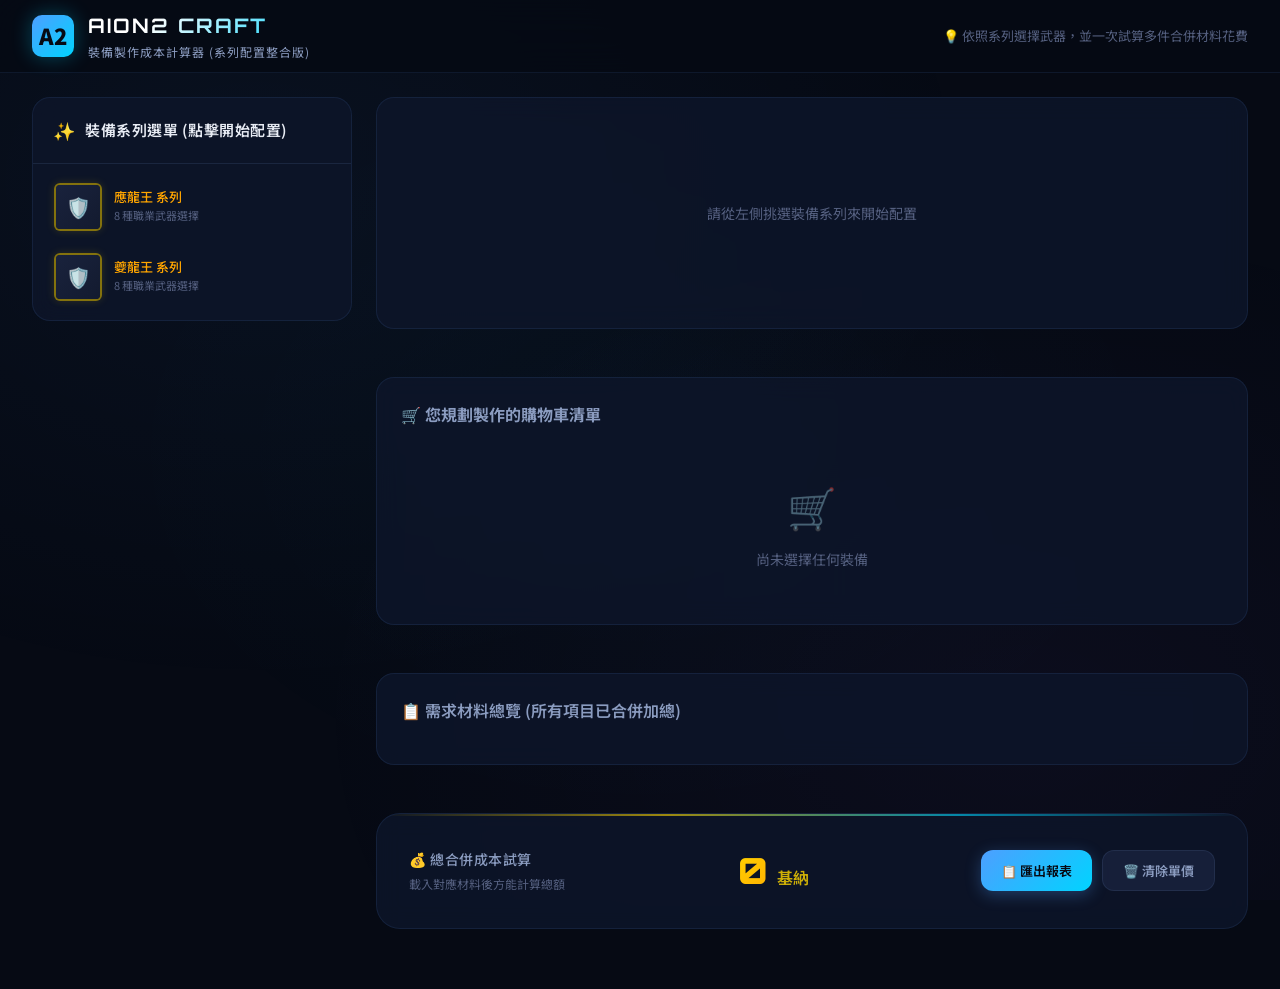
==== commit 0fb8981a: "Phase 1.2.6: 將全數道具改為無刻印，且正確套用英雄(橘)與獨特(黃)之品階顏色" ====
--- a/nca2-craft-tool/index.html
+++ b/nca2-craft-tool/index.html
@@ -1,4 +1,4 @@
-﻿<!DOCTYPE html>
+<!DOCTYPE html>
 <html lang="zh-TW">
 <head>
   <meta charset="UTF-8">
@@ -31,8 +31,8 @@
   --accent-gold: #ffd700;
   --accent-purple: #b366ff;
   --accent-red: #ff4d6a;
-  --grade-epic: #ffd700;
-  --grade-unique: #b366ff;
+  --grade-epic: #ffa500;
+  --grade-unique: #ffd700;
   --grade-rare: #4d9fff;
   --glass-bg: rgba(16, 24, 48, 0.7);
   --glass-border: rgba(100, 160, 255, 0.1);
@@ -897,19 +897,16 @@
             <span class="icon">✨</span>
             <h2>裝備系列選單 (點擊開始配置)</h2>
           </div>
-          <!-- 隱藏無用的分類，改為純粹展現系列 -->
           <div class="filter-tabs" id="filter-tabs" style="display:none;"></div>
           <div class="equipment-list" id="equipment-list"></div>
         </div>
       </aside>
 
       <section class="main-content">
-        <!-- 系列配置面板 -->
         <div class="panel" style="padding: 24px; margin-bottom: 24px;" id="series-detail-panel">
           <div class="empty-state"><p>請從左側挑選裝備系列</p></div>
         </div>
 
-        <!-- 購物車清單 -->
         <div class="panel" style="padding: 24px; position: relative; margin-bottom: 24px;">
           <div class="cart-section">
             <h3>🛒 您規劃製作的購物車清單</h3>
@@ -917,7 +914,6 @@
           </div>
         </div>
 
-        <!-- 合併材料清單 -->
         <div class="panel" style="padding: 24px;">
           <div class="equip-materials">
             <h3 style="font-size: 16px; margin-bottom: 16px; color: var(--text-secondary);">📋 需求材料總覽 (所有項目已合併加總)</h3>
@@ -925,7 +921,6 @@
           </div>
         </div>
 
-        <!-- 總成本 -->
         <div class="cost-summary" style="margin-top: 24px;">
           <div class="cost-label">
             <h3>💰 總合併成本試算</h3>
@@ -945,7 +940,6 @@
   </main>
 
   <script>
-// ---------- 資料載入區 ----------
 /**
  * AION2 道具名稱與圖片路徑映射
  * 圖片路徑相對於專案根目錄
@@ -953,162 +947,162 @@
 const ITEMS = {
   // ========== 武器 ==========
   // 巨劍 (Greatsword)
-  "應龍王巨劍":     { image: "images/weapons/Greatsword/應龍王巨劍.png", grade: "Epic", type: "weapon", subtype: "Greatsword" },
-  "夔龍王巨劍":     { image: "images/weapons/Greatsword/夔龍王巨劍.png", grade: "Epic", type: "weapon", subtype: "Greatsword" },
-  "閃耀的應龍王巨劍": { image: "images/weapons/Greatsword/閃耀的應龍王巨劍.png", grade: "Epic", type: "weapon", subtype: "Greatsword" },
-  "閃耀的夔龍王巨劍": { image: "images/weapons/Greatsword/閃耀的夔龍王巨劍.png", grade: "Epic", type: "weapon", subtype: "Greatsword" },
-  "應龍霸王巨劍":   { image: "images/weapons/Greatsword/應龍霸王巨劍.png", grade: "Epic", type: "weapon", subtype: "Greatsword" },
-  "夔龍霸王巨劍":   { image: "images/weapons/Greatsword/夔龍霸王巨劍.png", grade: "Epic", type: "weapon", subtype: "Greatsword" },
-  "閃耀的應龍霸王巨劍": { image: "images/weapons/Greatsword/閃耀的應龍霸王巨劍.png", grade: "Epic", type: "weapon", subtype: "Greatsword" },
-  "閃耀的夔龍霸王巨劍": { image: "images/weapons/Greatsword/閃耀的夔龍霸王巨劍.png", grade: "Epic", type: "weapon", subtype: "Greatsword" },
-  "盧德萊絕滅刀":   { image: "images/weapons/Greatsword/盧德萊絕滅刀.png", grade: "Epic", type: "weapon", subtype: "Greatsword" },
-  "守衛者軍團長巨劍": { image: "images/weapons/Greatsword/守衛者軍團長巨劍.png", grade: "Epic", type: "weapon", subtype: "Greatsword" },
-  "執政官軍團長巨劍": { image: "images/weapons/Greatsword/執政官軍團長巨劍.png", grade: "Epic", type: "weapon", subtype: "Greatsword" },
-  "被侵蝕的支配者捕食巨劍": { image: "images/weapons/Greatsword/被侵蝕的支配者捕食巨劍.png", grade: "Epic", type: "weapon", subtype: "Greatsword" },
+  "應龍王巨劍":     { image: "images/weapons/Greatsword/YinglongKingGreatsword.png", grade: "Epic", type: "weapon", subtype: "Greatsword" },
+  "夔龍王巨劍":     { image: "images/weapons/Greatsword/KuirongKingGreatsword.png", grade: "Epic", type: "weapon", subtype: "Greatsword" },
+  "閃耀的應龍王巨劍": { image: "images/weapons/Greatsword/ShiningYinglongKingGreatsword.png", grade: "Epic", type: "weapon", subtype: "Greatsword" },
+  "閃耀的夔龍王巨劍": { image: "images/weapons/Greatsword/ShiningKuirongKingGreatsword.png", grade: "Epic", type: "weapon", subtype: "Greatsword" },
+  "應龍霸王巨劍":   { image: "images/weapons/Greatsword/YinglongEmperorGreatsword.png", grade: "Epic", type: "weapon", subtype: "Greatsword" },
+  "夔龍霸王巨劍":   { image: "images/weapons/Greatsword/KuirongEmperorGreatsword.png", grade: "Epic", type: "weapon", subtype: "Greatsword" },
+  "閃耀的應龍霸王巨劍": { image: "images/weapons/Greatsword/ShiningYinglongEmperorGreatsword.png", grade: "Epic", type: "weapon", subtype: "Greatsword" },
+  "閃耀的夔龍霸王巨劍": { image: "images/weapons/Greatsword/ShiningKuirongEmperorGreatsword.png", grade: "Epic", type: "weapon", subtype: "Greatsword" },
+  "盧德萊絕滅刀":   { image: "images/weapons/Greatsword/RudraGreatsword.png", grade: "Epic", type: "weapon", subtype: "Greatsword" },
+  "守衛者軍團長巨劍": { image: "images/weapons/Greatsword/GuardianBGGreatsword.png", grade: "Epic", type: "weapon", subtype: "Greatsword" },
+  "執政官軍團長巨劍": { image: "images/weapons/Greatsword/ArchonBGGreatsword.png", grade: "Epic", type: "weapon", subtype: "Greatsword" },
+  "被侵蝕的支配者捕食巨劍": { image: "images/weapons/Greatsword/ErodedDominatorGreatsword.png", grade: "Epic", type: "weapon", subtype: "Greatsword" },
 
   // 長劍 (Sword)
-  "應龍王長劍":     { image: "images/weapons/Sword/應龍王長劍.png", grade: "Epic", type: "weapon", subtype: "Sword" },
-  "夔龍王長劍":     { image: "images/weapons/Sword/夔龍王長劍.png", grade: "Epic", type: "weapon", subtype: "Sword" },
-  "閃耀的應龍王長劍": { image: "images/weapons/Sword/閃耀的應龍王長劍.png", grade: "Epic", type: "weapon", subtype: "Sword" },
-  "閃耀的夔龍王長劍": { image: "images/weapons/Sword/閃耀的夔龍王長劍.png", grade: "Epic", type: "weapon", subtype: "Sword" },
-  "應龍霸王長劍":   { image: "images/weapons/Sword/應龍霸王長劍.png", grade: "Epic", type: "weapon", subtype: "Sword" },
-  "夔龍霸王長劍":   { image: "images/weapons/Sword/夔龍霸王長劍.png", grade: "Epic", type: "weapon", subtype: "Sword" },
-  "閃耀的應龍霸王長劍": { image: "images/weapons/Sword/閃耀的應龍霸王長劍.png", grade: "Epic", type: "weapon", subtype: "Sword" },
-  "閃耀的夔龍霸王長劍": { image: "images/weapons/Sword/閃耀的夔龍霸王長劍.png", grade: "Epic", type: "weapon", subtype: "Sword" },
-  "盧德萊鱗片劍":   { image: "images/weapons/Sword/盧德萊鱗片劍.png", grade: "Epic", type: "weapon", subtype: "Sword" },
-  "守衛者軍團長長劍": { image: "images/weapons/Sword/守衛者軍團長長劍.png", grade: "Epic", type: "weapon", subtype: "Sword" },
-  "執政官軍團長長劍": { image: "images/weapons/Sword/執政官軍團長長劍.png", grade: "Epic", type: "weapon", subtype: "Sword" },
-  "被侵蝕的支配者灼熱劍": { image: "images/weapons/Sword/被侵蝕的支配者灼熱劍.png", grade: "Epic", type: "weapon", subtype: "Sword" },
+  "應龍王長劍":     { image: "images/weapons/Sword/YinglongKingSword.png", grade: "Epic", type: "weapon", subtype: "Sword" },
+  "夔龍王長劍":     { image: "images/weapons/Sword/KuirongKingSword.png", grade: "Epic", type: "weapon", subtype: "Sword" },
+  "閃耀的應龍王長劍": { image: "images/weapons/Sword/ShiningYinglongKingSword.png", grade: "Epic", type: "weapon", subtype: "Sword" },
+  "閃耀的夔龍王長劍": { image: "images/weapons/Sword/ShiningKuirongKingSword.png", grade: "Epic", type: "weapon", subtype: "Sword" },
+  "應龍霸王長劍":   { image: "images/weapons/Sword/YinglongEmperorSword.png", grade: "Epic", type: "weapon", subtype: "Sword" },
+  "夔龍霸王長劍":   { image: "images/weapons/Sword/KuirongEmperorSword.png", grade: "Epic", type: "weapon", subtype: "Sword" },
+  "閃耀的應龍霸王長劍": { image: "images/weapons/Sword/ShiningYinglongEmperorSword.png", grade: "Epic", type: "weapon", subtype: "Sword" },
+  "閃耀的夔龍霸王長劍": { image: "images/weapons/Sword/ShiningKuirongEmperorSword.png", grade: "Epic", type: "weapon", subtype: "Sword" },
+  "盧德萊鱗片劍":   { image: "images/weapons/Sword/RudraSword.png", grade: "Epic", type: "weapon", subtype: "Sword" },
+  "守衛者軍團長長劍": { image: "images/weapons/Sword/GuardianBGSword.png", grade: "Epic", type: "weapon", subtype: "Sword" },
+  "執政官軍團長長劍": { image: "images/weapons/Sword/ArchonBGSword.png", grade: "Epic", type: "weapon", subtype: "Sword" },
+  "被侵蝕的支配者灼熱劍": { image: "images/weapons/Sword/ErodedDominatorSword.png", grade: "Epic", type: "weapon", subtype: "Sword" },
 
   // 短劍 (Dagger)
-  "應龍王短劍":     { image: "images/weapons/Dagger/應龍王短劍.png", grade: "Epic", type: "weapon", subtype: "Dagger" },
-  "夔龍王短劍":     { image: "images/weapons/Dagger/夔龍王短劍.png", grade: "Epic", type: "weapon", subtype: "Dagger" },
-  "閃耀的應龍王短劍": { image: "images/weapons/Dagger/閃耀的應龍王短劍.png", grade: "Epic", type: "weapon", subtype: "Dagger" },
-  "閃耀的夔龍王短劍": { image: "images/weapons/Dagger/閃耀的夔龍王短劍.png", grade: "Epic", type: "weapon", subtype: "Dagger" },
-  "應龍霸王短劍":   { image: "images/weapons/Dagger/應龍霸王短劍.png", grade: "Epic", type: "weapon", subtype: "Dagger" },
-  "夔龍霸王短劍":   { image: "images/weapons/Dagger/夔龍霸王短劍.png", grade: "Epic", type: "weapon", subtype: "Dagger" },
-  "閃耀的應龍霸王短劍": { image: "images/weapons/Dagger/閃耀的應龍霸王短劍.png", grade: "Epic", type: "weapon", subtype: "Dagger" },
-  "閃耀的夔龍霸王短劍": { image: "images/weapons/Dagger/閃耀的夔龍霸王短劍.png", grade: "Epic", type: "weapon", subtype: "Dagger" },
-  "盧德萊腳爪":     { image: "images/weapons/Dagger/盧德萊腳爪.png", grade: "Epic", type: "weapon", subtype: "Dagger" },
-  "守衛者軍團長短劍": { image: "images/weapons/Dagger/守衛者軍團長短劍.png", grade: "Epic", type: "weapon", subtype: "Dagger" },
-  "執政官軍團長短劍": { image: "images/weapons/Dagger/執政官軍團長短劍.png", grade: "Epic", type: "weapon", subtype: "Dagger" },
-  "被侵蝕的支配者惡意": { image: "images/weapons/Dagger/被侵蝕的支配者惡意.png", grade: "Epic", type: "weapon", subtype: "Dagger" },
+  "應龍王短劍":     { image: "images/weapons/Dagger/YinglongKingDagger.png", grade: "Epic", type: "weapon", subtype: "Dagger" },
+  "夔龍王短劍":     { image: "images/weapons/Dagger/KuirongKingDagger.png", grade: "Epic", type: "weapon", subtype: "Dagger" },
+  "閃耀的應龍王短劍": { image: "images/weapons/Dagger/ShiningYinglongKingDagger.png", grade: "Epic", type: "weapon", subtype: "Dagger" },
+  "閃耀的夔龍王短劍": { image: "images/weapons/Dagger/ShiningKuirongKingDagger.png", grade: "Epic", type: "weapon", subtype: "Dagger" },
+  "應龍霸王短劍":   { image: "images/weapons/Dagger/YinglongEmperorDagger.png", grade: "Epic", type: "weapon", subtype: "Dagger" },
+  "夔龍霸王短劍":   { image: "images/weapons/Dagger/KuirongEmperorDagger.png", grade: "Epic", type: "weapon", subtype: "Dagger" },
+  "閃耀的應龍霸王短劍": { image: "images/weapons/Dagger/ShiningYinglongEmperorDagger.png", grade: "Epic", type: "weapon", subtype: "Dagger" },
+  "閃耀的夔龍霸王短劍": { image: "images/weapons/Dagger/ShiningKuirongEmperorDagger.png", grade: "Epic", type: "weapon", subtype: "Dagger" },
+  "盧德萊腳爪":     { image: "images/weapons/Dagger/RudraDagger.png", grade: "Epic", type: "weapon", subtype: "Dagger" },
+  "守衛者軍團長短劍": { image: "images/weapons/Dagger/GuardianBGDagger.png", grade: "Epic", type: "weapon", subtype: "Dagger" },
+  "執政官軍團長短劍": { image: "images/weapons/Dagger/ArchonBGDagger.png", grade: "Epic", type: "weapon", subtype: "Dagger" },
+  "被侵蝕的支配者惡意": { image: "images/weapons/Dagger/ErodedDominatorDagger.png", grade: "Epic", type: "weapon", subtype: "Dagger" },
 
   // 弓 (Bow)
-  "應龍王弓":       { image: "images/weapons/Bow/應龍王弓.png", grade: "Epic", type: "weapon", subtype: "Bow" },
-  "夔龍王弓":       { image: "images/weapons/Bow/夔龍王弓.png", grade: "Epic", type: "weapon", subtype: "Bow" },
-  "閃耀的應龍王弓":   { image: "images/weapons/Bow/閃耀的應龍王弓.png", grade: "Epic", type: "weapon", subtype: "Bow" },
-  "閃耀的夔龍王弓":   { image: "images/weapons/Bow/閃耀的夔龍王弓.png", grade: "Epic", type: "weapon", subtype: "Bow" },
-  "應龍霸王弓":     { image: "images/weapons/Bow/應龍霸王弓.png", grade: "Epic", type: "weapon", subtype: "Bow" },
-  "夔龍霸王弓":     { image: "images/weapons/Bow/夔龍霸王弓.png", grade: "Epic", type: "weapon", subtype: "Bow" },
-  "閃耀的應龍霸王弓": { image: "images/weapons/Bow/閃耀的應龍霸王弓.png", grade: "Epic", type: "weapon", subtype: "Bow" },
-  "閃耀的夔龍霸王弓": { image: "images/weapons/Bow/閃耀的夔龍霸王弓.png", grade: "Epic", type: "weapon", subtype: "Bow" },
-  "盧德萊絕命弓":   { image: "images/weapons/Bow/盧德萊絕命弓.png", grade: "Epic", type: "weapon", subtype: "Bow" },
-  "守衛者軍團長弓":   { image: "images/weapons/Bow/守衛者軍團長弓.png", grade: "Epic", type: "weapon", subtype: "Bow" },
-  "執政官軍團長弓":   { image: "images/weapons/Bow/執政官軍團長弓.png", grade: "Epic", type: "weapon", subtype: "Bow" },
-  "被侵蝕的支配者灼熱弓": { image: "images/weapons/Bow/被侵蝕的支配者灼熱弓.png", grade: "Epic", type: "weapon", subtype: "Bow" },
+  "應龍王弓":       { image: "images/weapons/Bow/YinglongKingBow.png", grade: "Epic", type: "weapon", subtype: "Bow" },
+  "夔龍王弓":       { image: "images/weapons/Bow/KuirongKingBow.png", grade: "Epic", type: "weapon", subtype: "Bow" },
+  "閃耀的應龍王弓":   { image: "images/weapons/Bow/ShiningYinglongKingBow.png", grade: "Epic", type: "weapon", subtype: "Bow" },
+  "閃耀的夔龍王弓":   { image: "images/weapons/Bow/ShiningKuirongKingBow.png", grade: "Epic", type: "weapon", subtype: "Bow" },
+  "應龍霸王弓":     { image: "images/weapons/Bow/YinglongEmperorBow.png", grade: "Epic", type: "weapon", subtype: "Bow" },
+  "夔龍霸王弓":     { image: "images/weapons/Bow/KuirongEmperorBow.png", grade: "Epic", type: "weapon", subtype: "Bow" },
+  "閃耀的應龍霸王弓": { image: "images/weapons/Bow/ShiningYinglongEmperorBow.png", grade: "Epic", type: "weapon", subtype: "Bow" },
+  "閃耀的夔龍霸王弓": { image: "images/weapons/Bow/ShiningKuirongEmperorBow.png", grade: "Epic", type: "weapon", subtype: "Bow" },
+  "盧德萊絕命弓":   { image: "images/weapons/Bow/RudraBow.png", grade: "Epic", type: "weapon", subtype: "Bow" },
+  "守衛者軍團長弓":   { image: "images/weapons/Bow/GuardianBGBow.png", grade: "Epic", type: "weapon", subtype: "Bow" },
+  "執政官軍團長弓":   { image: "images/weapons/Bow/ArchonBGBow.png", grade: "Epic", type: "weapon", subtype: "Bow" },
+  "被侵蝕的支配者灼熱弓": { image: "images/weapons/Bow/ErodedDominatorBow.png", grade: "Epic", type: "weapon", subtype: "Bow" },
 
   // 魔法書 (Magicbook)
-  "應龍王魔法書":    { image: "images/weapons/Magicbook/應龍王魔法書.png", grade: "Epic", type: "weapon", subtype: "Magicbook" },
-  "夔龍王魔法書":    { image: "images/weapons/Magicbook/夔龍王魔法書.png", grade: "Epic", type: "weapon", subtype: "Magicbook" },
-  "閃耀的應龍王魔法書": { image: "images/weapons/Magicbook/閃耀的應龍王魔法書.png", grade: "Epic", type: "weapon", subtype: "Magicbook" },
-  "閃耀的夔龍王魔法書": { image: "images/weapons/Magicbook/閃耀的夔龍王魔法書.png", grade: "Epic", type: "weapon", subtype: "Magicbook" },
-  "應龍霸王魔法書":  { image: "images/weapons/Magicbook/應龍霸王魔法書.png", grade: "Epic", type: "weapon", subtype: "Magicbook" },
-  "夔龍霸王魔法書":  { image: "images/weapons/Magicbook/夔龍霸王魔法書.png", grade: "Epic", type: "weapon", subtype: "Magicbook" },
-  "閃耀的應龍霸王魔法書": { image: "images/weapons/Magicbook/閃耀的應龍霸王魔法書.png", grade: "Epic", type: "weapon", subtype: "Magicbook" },
-  "閃耀的夔龍霸王魔法書": { image: "images/weapons/Magicbook/閃耀的夔龍霸王魔法書.png", grade: "Epic", type: "weapon", subtype: "Magicbook" },
-  "盧德萊禁書":     { image: "images/weapons/Magicbook/盧德萊禁書.png", grade: "Epic", type: "weapon", subtype: "Magicbook" },
-  "守衛者軍團長魔法書": { image: "images/weapons/Magicbook/守衛者軍團長魔法書.png", grade: "Epic", type: "weapon", subtype: "Magicbook" },
-  "執政官軍團長魔法書": { image: "images/weapons/Magicbook/執政官軍團長魔法書.png", grade: "Epic", type: "weapon", subtype: "Magicbook" },
-  "被侵蝕的支配者炎火": { image: "images/weapons/Magicbook/被侵蝕的支配者炎火.png", grade: "Epic", type: "weapon", subtype: "Magicbook" },
+  "應龍王魔法書":    { image: "images/weapons/Magicbook/YinglongKingSpellbook.png", grade: "Epic", type: "weapon", subtype: "Magicbook" },
+  "夔龍王魔法書":    { image: "images/weapons/Magicbook/KuirongKingSpellbook.png", grade: "Epic", type: "weapon", subtype: "Magicbook" },
+  "閃耀的應龍王魔法書": { image: "images/weapons/Magicbook/ShiningYinglongKingSpellbook.png", grade: "Epic", type: "weapon", subtype: "Magicbook" },
+  "閃耀的夔龍王魔法書": { image: "images/weapons/Magicbook/ShiningKuirongKingSpellbook.png", grade: "Epic", type: "weapon", subtype: "Magicbook" },
+  "應龍霸王魔法書":  { image: "images/weapons/Magicbook/YinglongEmperorSpellbook.png", grade: "Epic", type: "weapon", subtype: "Magicbook" },
+  "夔龍霸王魔法書":  { image: "images/weapons/Magicbook/KuirongEmperorSpellbook.png", grade: "Epic", type: "weapon", subtype: "Magicbook" },
+  "閃耀的應龍霸王魔法書": { image: "images/weapons/Magicbook/ShiningYinglongEmperorSpellbook.png", grade: "Epic", type: "weapon", subtype: "Magicbook" },
+  "閃耀的夔龍霸王魔法書": { image: "images/weapons/Magicbook/ShiningKuirongEmperorSpellbook.png", grade: "Epic", type: "weapon", subtype: "Magicbook" },
+  "盧德萊禁書":     { image: "images/weapons/Magicbook/RudraSpellbook.png", grade: "Epic", type: "weapon", subtype: "Magicbook" },
+  "守衛者軍團長魔法書": { image: "images/weapons/Magicbook/GuardianBGSpellbook.png", grade: "Epic", type: "weapon", subtype: "Magicbook" },
+  "執政官軍團長魔法書": { image: "images/weapons/Magicbook/ArchonBGSpellbook.png", grade: "Epic", type: "weapon", subtype: "Magicbook" },
+  "被侵蝕的支配者炎火": { image: "images/weapons/Magicbook/ErodedDominatorSpellbook.png", grade: "Epic", type: "weapon", subtype: "Magicbook" },
 
   // 法珠 (Orb)
-  "應龍王法珠":     { image: "images/weapons/Orb/應龍王法珠.png", grade: "Epic", type: "weapon", subtype: "Orb" },
-  "夔龍王法珠":     { image: "images/weapons/Orb/夔龍王法珠.png", grade: "Epic", type: "weapon", subtype: "Orb" },
-  "閃耀的應龍王法珠": { image: "images/weapons/Orb/閃耀的應龍王法珠.png", grade: "Epic", type: "weapon", subtype: "Orb" },
-  "閃耀的夔龍王法珠": { image: "images/weapons/Orb/閃耀的夔龍王法珠.png", grade: "Epic", type: "weapon", subtype: "Orb" },
-  "應龍霸王法珠":   { image: "images/weapons/Orb/應龍霸王法珠.png", grade: "Epic", type: "weapon", subtype: "Orb" },
-  "夔龍霸王法珠":   { image: "images/weapons/Orb/夔龍霸王法珠.png", grade: "Epic", type: "weapon", subtype: "Orb" },
-  "閃耀的應龍霸王法珠": { image: "images/weapons/Orb/閃耀的應龍霸王法珠.png", grade: "Epic", type: "weapon", subtype: "Orb" },
-  "閃耀的夔龍霸王法珠": { image: "images/weapons/Orb/閃耀的夔龍霸王法珠.png", grade: "Epic", type: "weapon", subtype: "Orb" },
-  "盧德萊深淵玉":   { image: "images/weapons/Orb/盧德萊深淵玉.png", grade: "Epic", type: "weapon", subtype: "Orb" },
-  "守衛者軍團長法珠": { image: "images/weapons/Orb/守衛者軍團長法珠.png", grade: "Epic", type: "weapon", subtype: "Orb" },
-  "執政官軍團長法珠": { image: "images/weapons/Orb/執政官軍團長法珠.png", grade: "Epic", type: "weapon", subtype: "Orb" },
-  "被侵蝕的支配者紅焰玉": { image: "images/weapons/Orb/被侵蝕的支配者紅焰玉.png", grade: "Epic", type: "weapon", subtype: "Orb" },
+  "應龍王法珠":     { image: "images/weapons/Orb/YinglongKingOrb.png", grade: "Epic", type: "weapon", subtype: "Orb" },
+  "夔龍王法珠":     { image: "images/weapons/Orb/KuirongKingOrb.png", grade: "Epic", type: "weapon", subtype: "Orb" },
+  "閃耀的應龍王法珠": { image: "images/weapons/Orb/ShiningYinglongKingOrb.png", grade: "Epic", type: "weapon", subtype: "Orb" },
+  "閃耀的夔龍王法珠": { image: "images/weapons/Orb/ShiningKuirongKingOrb.png", grade: "Epic", type: "weapon", subtype: "Orb" },
+  "應龍霸王法珠":   { image: "images/weapons/Orb/YinglongEmperorOrb.png", grade: "Epic", type: "weapon", subtype: "Orb" },
+  "夔龍霸王法珠":   { image: "images/weapons/Orb/KuirongEmperorOrb.png", grade: "Epic", type: "weapon", subtype: "Orb" },
+  "閃耀的應龍霸王法珠": { image: "images/weapons/Orb/ShiningYinglongEmperorOrb.png", grade: "Epic", type: "weapon", subtype: "Orb" },
+  "閃耀的夔龍霸王法珠": { image: "images/weapons/Orb/ShiningKuirongEmperorOrb.png", grade: "Epic", type: "weapon", subtype: "Orb" },
+  "盧德萊深淵玉":   { image: "images/weapons/Orb/RudraOrb.png", grade: "Epic", type: "weapon", subtype: "Orb" },
+  "守衛者軍團長法珠": { image: "images/weapons/Orb/GuardianBGOrb.png", grade: "Epic", type: "weapon", subtype: "Orb" },
+  "執政官軍團長法珠": { image: "images/weapons/Orb/ArchonBGOrb.png", grade: "Epic", type: "weapon", subtype: "Orb" },
+  "被侵蝕的支配者紅焰玉": { image: "images/weapons/Orb/ErodedDominatorOrb.png", grade: "Epic", type: "weapon", subtype: "Orb" },
 
   // 釘錘 (Mace)
-  "應龍王釘錘":     { image: "images/weapons/Mace/應龍王釘錘.png", grade: "Epic", type: "weapon", subtype: "Mace" },
-  "夔龍王釘錘":     { image: "images/weapons/Mace/夔龍王釘錘.png", grade: "Epic", type: "weapon", subtype: "Mace" },
-  "閃耀的應龍王釘錘": { image: "images/weapons/Mace/閃耀的應龍王釘錘.png", grade: "Epic", type: "weapon", subtype: "Mace" },
-  "閃耀的夔龍王釘錘": { image: "images/weapons/Mace/閃耀的夔龍王釘錘.png", grade: "Epic", type: "weapon", subtype: "Mace" },
-  "應龍霸王釘錘":   { image: "images/weapons/Mace/應龍霸王釘錘.png", grade: "Epic", type: "weapon", subtype: "Mace" },
-  "夔龍霸王釘錘":   { image: "images/weapons/Mace/夔龍霸王釘錘.png", grade: "Epic", type: "weapon", subtype: "Mace" },
-  "閃耀的應龍霸王釘錘": { image: "images/weapons/Mace/閃耀的應龍霸王釘錘.png", grade: "Epic", type: "weapon", subtype: "Mace" },
-  "閃耀的夔龍霸王釘錘": { image: "images/weapons/Mace/閃耀的夔龍霸王釘錘.png", grade: "Epic", type: "weapon", subtype: "Mace" },
-  "盧德萊滅錘":     { image: "images/weapons/Mace/盧德萊滅錘.png", grade: "Epic", type: "weapon", subtype: "Mace" },
-  "守衛者軍團長釘錘": { image: "images/weapons/Mace/守衛者軍團長釘錘.png", grade: "Epic", type: "weapon", subtype: "Mace" },
-  "執政官軍團長釘錘": { image: "images/weapons/Mace/執政官軍團長釘錘.png", grade: "Epic", type: "weapon", subtype: "Mace" },
-  "被侵蝕的支配者赤熱錘": { image: "images/weapons/Mace/被侵蝕的支配者赤熱錘.png", grade: "Epic", type: "weapon", subtype: "Mace" },
+  "應龍王釘錘":     { image: "images/weapons/Mace/YinglongKingMace.png", grade: "Epic", type: "weapon", subtype: "Mace" },
+  "夔龍王釘錘":     { image: "images/weapons/Mace/KuirongKingMace.png", grade: "Epic", type: "weapon", subtype: "Mace" },
+  "閃耀的應龍王釘錘": { image: "images/weapons/Mace/ShiningYinglongKingMace.png", grade: "Epic", type: "weapon", subtype: "Mace" },
+  "閃耀的夔龍王釘錘": { image: "images/weapons/Mace/ShiningKuirongKingMace.png", grade: "Epic", type: "weapon", subtype: "Mace" },
+  "應龍霸王釘錘":   { image: "images/weapons/Mace/YinglongEmperorMace.png", grade: "Epic", type: "weapon", subtype: "Mace" },
+  "夔龍霸王釘錘":   { image: "images/weapons/Mace/KuirongEmperorMace.png", grade: "Epic", type: "weapon", subtype: "Mace" },
+  "閃耀的應龍霸王釘錘": { image: "images/weapons/Mace/ShiningYinglongEmperorMace.png", grade: "Epic", type: "weapon", subtype: "Mace" },
+  "閃耀的夔龍霸王釘錘": { image: "images/weapons/Mace/ShiningKuirongEmperorMace.png", grade: "Epic", type: "weapon", subtype: "Mace" },
+  "盧德萊滅錘":     { image: "images/weapons/Mace/RudraMace.png", grade: "Epic", type: "weapon", subtype: "Mace" },
+  "守衛者軍團長釘錘": { image: "images/weapons/Mace/GuardianBGMace.png", grade: "Epic", type: "weapon", subtype: "Mace" },
+  "執政官軍團長釘錘": { image: "images/weapons/Mace/ArchonBGMace.png", grade: "Epic", type: "weapon", subtype: "Mace" },
+  "被侵蝕的支配者赤熱錘": { image: "images/weapons/Mace/ErodedDominatorMace.png", grade: "Epic", type: "weapon", subtype: "Mace" },
 
   // 法杖 (Staff)
-  "應龍王法杖":     { image: "images/weapons/Staff/應龍王法杖.png", grade: "Epic", type: "weapon", subtype: "Staff" },
-  "夔龍王法杖":     { image: "images/weapons/Staff/夔龍王法杖.png", grade: "Epic", type: "weapon", subtype: "Staff" },
-  "閃耀的應龍王法杖": { image: "images/weapons/Staff/閃耀的應龍王法杖.png", grade: "Epic", type: "weapon", subtype: "Staff" },
-  "閃耀的夔龍王法杖": { image: "images/weapons/Staff/閃耀的夔龍王法杖.png", grade: "Epic", type: "weapon", subtype: "Staff" },
-  "應龍霸王法杖":   { image: "images/weapons/Staff/應龍霸王法杖.png", grade: "Epic", type: "weapon", subtype: "Staff" },
-  "夔龍霸王法杖":   { image: "images/weapons/Staff/夔龍霸王法杖.png", grade: "Epic", type: "weapon", subtype: "Staff" },
-  "閃耀的應龍霸王法杖": { image: "images/weapons/Staff/閃耀的應龍霸王法杖.png", grade: "Epic", type: "weapon", subtype: "Staff" },
-  "閃耀的夔龍霸王法杖": { image: "images/weapons/Staff/閃耀的夔龍霸王法杖.png", grade: "Epic", type: "weapon", subtype: "Staff" },
+  "應龍王法杖":     { image: "images/weapons/Staff/YinglongKingStaff.png", grade: "Epic", type: "weapon", subtype: "Staff" },
+  "夔龍王法杖":     { image: "images/weapons/Staff/KuirongKingStaff.png", grade: "Epic", type: "weapon", subtype: "Staff" },
+  "閃耀的應龍王法杖": { image: "images/weapons/Staff/ShiningYinglongKingStaff.png", grade: "Epic", type: "weapon", subtype: "Staff" },
+  "閃耀的夔龍王法杖": { image: "images/weapons/Staff/ShiningKuirongKingStaff.png", grade: "Epic", type: "weapon", subtype: "Staff" },
+  "應龍霸王法杖":   { image: "images/weapons/Staff/YinglongEmperorStaff.png", grade: "Epic", type: "weapon", subtype: "Staff" },
+  "夔龍霸王法杖":   { image: "images/weapons/Staff/KuirongEmperorStaff.png", grade: "Epic", type: "weapon", subtype: "Staff" },
+  "閃耀的應龍霸王法杖": { image: "images/weapons/Staff/ShiningYinglongEmperorStaff.png", grade: "Epic", type: "weapon", subtype: "Staff" },
+  "閃耀的夔龍霸王法杖": { image: "images/weapons/Staff/ShiningKuirongEmperorStaff.png", grade: "Epic", type: "weapon", subtype: "Staff" },
 
   // 臂甲 (Guarder)
-  "應龍王臂甲":     { image: "images/weapons/Guarder/應龍王臂甲.png", grade: "Epic", type: "weapon", subtype: "Guarder" },
-  "夔龍王臂甲":     { image: "images/weapons/Guarder/夔龍王臂甲.png", grade: "Epic", type: "weapon", subtype: "Guarder" },
-  "閃耀的應龍王臂甲": { image: "images/weapons/Guarder/閃耀的應龍王臂甲.png", grade: "Epic", type: "weapon", subtype: "Guarder" },
-  "閃耀的夔龍王臂甲": { image: "images/weapons/Guarder/閃耀的夔龍王臂甲.png", grade: "Epic", type: "weapon", subtype: "Guarder" },
-  "應龍霸王臂甲":   { image: "images/weapons/Guarder/應龍霸王臂甲.png", grade: "Epic", type: "weapon", subtype: "Guarder" },
-  "夔龍霸王臂甲":   { image: "images/weapons/Guarder/夔龍霸王臂甲.png", grade: "Epic", type: "weapon", subtype: "Guarder" },
-  "閃耀的應龍霸王臂甲": { image: "images/weapons/Guarder/閃耀的應龍霸王臂甲.png", grade: "Epic", type: "weapon", subtype: "Guarder" },
-  "閃耀的夔龍霸王臂甲": { image: "images/weapons/Guarder/閃耀的夔龍霸王臂甲.png", grade: "Epic", type: "weapon", subtype: "Guarder" },
-  "盧德萊心臟":     { image: "images/weapons/Guarder/盧德萊心臟.png", grade: "Epic", type: "weapon", subtype: "Guarder" },
-  "守衛者軍團長臂甲": { image: "images/weapons/Guarder/守衛者軍團長臂甲.png", grade: "Epic", type: "weapon", subtype: "Guarder" },
-  "執政官軍團長臂甲": { image: "images/weapons/Guarder/執政官軍團長臂甲.png", grade: "Epic", type: "weapon", subtype: "Guarder" },
-  "被侵蝕的支配者鎖鏈": { image: "images/weapons/Guarder/被侵蝕的支配者鎖鏈.png", grade: "Epic", type: "weapon", subtype: "Guarder" },
+  "應龍王臂甲":     { image: "images/weapons/Guarder/YinglongKingGuarder.png", grade: "Epic", type: "weapon", subtype: "Guarder" },
+  "夔龍王臂甲":     { image: "images/weapons/Guarder/KuirongKingGuarder.png", grade: "Epic", type: "weapon", subtype: "Guarder" },
+  "閃耀的應龍王臂甲": { image: "images/weapons/Guarder/ShiningYinglongKingGuarder.png", grade: "Epic", type: "weapon", subtype: "Guarder" },
+  "閃耀的夔龍王臂甲": { image: "images/weapons/Guarder/ShiningKuirongKingGuarder.png", grade: "Epic", type: "weapon", subtype: "Guarder" },
+  "應龍霸王臂甲":   { image: "images/weapons/Guarder/YinglongEmperorGuarder.png", grade: "Epic", type: "weapon", subtype: "Guarder" },
+  "夔龍霸王臂甲":   { image: "images/weapons/Guarder/KuirongEmperorGuarder.png", grade: "Epic", type: "weapon", subtype: "Guarder" },
+  "閃耀的應龍霸王臂甲": { image: "images/weapons/Guarder/ShiningYinglongEmperorGuarder.png", grade: "Epic", type: "weapon", subtype: "Guarder" },
+  "閃耀的夔龍霸王臂甲": { image: "images/weapons/Guarder/ShiningKuirongEmperorGuarder.png", grade: "Epic", type: "weapon", subtype: "Guarder" },
+  "盧德萊心臟":     { image: "images/weapons/Guarder/RudraGuarder.png", grade: "Epic", type: "weapon", subtype: "Guarder" },
+  "守衛者軍團長臂甲": { image: "images/weapons/Guarder/GuardianBGGuarder.png", grade: "Epic", type: "weapon", subtype: "Guarder" },
+  "執政官軍團長臂甲": { image: "images/weapons/Guarder/ArchonBGGuarder.png", grade: "Epic", type: "weapon", subtype: "Guarder" },
+  "被侵蝕的支配者鎖鏈": { image: "images/weapons/Guarder/ErodedDominatorGuarder.png", grade: "Epic", type: "weapon", subtype: "Guarder" },
 
   // ========== 製作材料 ==========
-  "達人最上級提煉石(刻印)": { image: "images/materials/達人最上級提煉石(刻印).png", grade: "Unique", type: "material" },
-  "達人最上級提煉石":       { image: "images/materials/達人最上級提煉石.png", grade: "Unique", type: "material" },
-  "提煉的強固龍族角":       { image: "images/materials/提煉的強固龍族角.png", grade: "Unique", type: "material" },
-  "提煉的強結龍族角":       { image: "images/materials/提煉的強結龍族角.png", grade: "Unique", type: "material" },
-  "鞣製的強固龍族皮革":     { image: "images/materials/鞣製的強固龍族皮革.png", grade: "Unique", type: "material" },
-  "鞣製的強結龍族皮革":     { image: "images/materials/鞣製的強結龍族皮革.png", grade: "Unique", type: "material" },
-  "強化的強固龍族鱗片":     { image: "images/materials/強化的強固龍族鱗片.png", grade: "Unique", type: "material" },
-  "強化的強結龍族鱗片":     { image: "images/materials/強化的強結龍族鱗片.png", grade: "Unique", type: "material" },
-  "憤怒思念(刻印)":         { image: "images/materials/憤怒思念(刻印).png", grade: "Unique", type: "material" },
-  "憤怒思念":               { image: "images/materials/憤怒思念.png", grade: "Unique", type: "material" },
-  "憤怒意志(刻印)":         { image: "images/materials/憤怒意志(刻印).png", grade: "Unique", type: "material" },
-  "憤怒意志":               { image: "images/materials/憤怒意志.png", grade: "Unique", type: "material" },
-  "憤怒自我(刻印)":         { image: "images/materials/憤怒自我(刻印).png", grade: "Unique", type: "material" },
-  "憤怒自我":               { image: "images/materials/憤怒自我.png", grade: "Unique", type: "material" },
-  "憤怒昇華(刻印)":         { image: "images/materials/憤怒昇華(刻印).png", grade: "Unique", type: "material" },
-  "憤怒昇華":               { image: "images/materials/憤怒昇華.png", grade: "Unique", type: "material" },
-  "憤怒願望(刻印)":         { image: "images/materials/憤怒願望(刻印).png", grade: "Unique", type: "material" },
-  "憤怒願望":               { image: "images/materials/憤怒願望.png", grade: "Unique", type: "material" },
-  "發狂的憤怒巫蠱(刻印)":   { image: "images/materials/發狂的憤怒巫蠱(刻印).png", grade: "Epic", type: "material" },
-  "發狂的憤怒巫蠱":         { image: "images/materials/發狂的憤怒巫蠱.png", grade: "Epic", type: "material" },
-  "發狂的憤怒心血(刻印)":   { image: "images/materials/發狂的憤怒心血(刻印).png", grade: "Epic", type: "material" },
-  "發狂的憤怒心血":         { image: "images/materials/發狂的憤怒心血.png", grade: "Epic", type: "material" },
-  "強固的龍族皮革(刻印)":   { image: "images/materials/強固的龍族皮革(刻印).png", grade: "Unique", type: "material" },
-  "強固的龍族皮革":         { image: "images/materials/強固的龍族皮革.png", grade: "Unique", type: "material" },
-  "強固的龍族角(刻印)":     { image: "images/materials/強固的龍族角(刻印).png", grade: "Unique", type: "material" },
-  "強固的龍族角":           { image: "images/materials/強固的龍族角.png", grade: "Unique", type: "material" },
-  "強固的龍族鱗片(刻印)":   { image: "images/materials/強固的龍族鱗片(刻印).png", grade: "Unique", type: "material" },
-  "強固的龍族鱗片":         { image: "images/materials/強固的龍族鱗片.png", grade: "Unique", type: "material" },
-  "強結的龍族皮革(刻印)":   { image: "images/materials/強結的龍族皮革(刻印).png", grade: "Unique", type: "material" },
-  "強結的龍族皮革":         { image: "images/materials/強結的龍族皮革.png", grade: "Unique", type: "material" },
-  "強結的龍族角(刻印)":     { image: "images/materials/強結的龍族角(刻印).png", grade: "Unique", type: "material" },
-  "強結的龍族角":           { image: "images/materials/強結的龍族角.png", grade: "Unique", type: "material" },
-  "強結的龍族鱗片(刻印)":   { image: "images/materials/強結的龍族鱗片(刻印).png", grade: "Unique", type: "material" },
-  "強結的龍族鱗片":         { image: "images/materials/強結的龍族鱗片.png", grade: "Unique", type: "material" },
+  "達人最上級提煉石": { image: "images/materials/MasterSupremeRefinerStone_Bind.png", grade: "Unique", type: "material" },
+  "達人最上級提煉石":       { image: "images/materials/MasterSupremeRefinerStone.png", grade: "Unique", type: "material" },
+  "提煉的強固龍族角":       { image: "images/materials/RefinedSolidBalaurHorn.png", grade: "Unique", type: "material" },
+  "提煉的強結龍族角":       { image: "images/materials/RefinedFirmBalaurHorn.png", grade: "Unique", type: "material" },
+  "鞣製的強固龍族皮革":     { image: "images/materials/TannedSolidBalaurLeather.png", grade: "Unique", type: "material" },
+  "鞣製的強結龍族皮革":     { image: "images/materials/TannedFirmBalaurLeather.png", grade: "Unique", type: "material" },
+  "強化的強固龍族鱗片":     { image: "images/materials/EnhancedSolidBalaurScale.png", grade: "Unique", type: "material" },
+  "強化的強結龍族鱗片":     { image: "images/materials/EnhancedFirmBalaurScale.png", grade: "Unique", type: "material" },
+  "憤怒思念":         { image: "images/materials/AngerThought_Bind.png", grade: "Unique", type: "material" },
+  "憤怒思念":               { image: "images/materials/AngerThought.png", grade: "Unique", type: "material" },
+  "憤怒意志":         { image: "images/materials/AngerWill_Bind.png", grade: "Unique", type: "material" },
+  "憤怒意志":               { image: "images/materials/AngerWill.png", grade: "Unique", type: "material" },
+  "憤怒自我":         { image: "images/materials/AngerSelf_Bind.png", grade: "Unique", type: "material" },
+  "憤怒自我":               { image: "images/materials/AngerSelf.png", grade: "Unique", type: "material" },
+  "憤怒昇華":         { image: "images/materials/AngerSublimation_Bind.png", grade: "Unique", type: "material" },
+  "憤怒昇華":               { image: "images/materials/AngerSublimation.png", grade: "Unique", type: "material" },
+  "憤怒願望":         { image: "images/materials/AngerDesire_Bind.png", grade: "Unique", type: "material" },
+  "憤怒願望":               { image: "images/materials/AngerDesire.png", grade: "Unique", type: "material" },
+  "發狂的憤怒巫蠱":   { image: "images/materials/CrazyAngerVoodoo_Bind.png", grade: "Epic", type: "material" },
+  "發狂的憤怒巫蠱":         { image: "images/materials/CrazyAngerVoodoo.png", grade: "Epic", type: "material" },
+  "發狂的憤怒心血":   { image: "images/materials/CrazyAngerBlood_Bind.png", grade: "Epic", type: "material" },
+  "發狂的憤怒心血":         { image: "images/materials/CrazyAngerBlood.png", grade: "Epic", type: "material" },
+  "強固的龍族皮革":   { image: "images/materials/SolidBalaurLeather_Bind.png", grade: "Unique", type: "material" },
+  "強固的龍族皮革":         { image: "images/materials/SolidBalaurLeather.png", grade: "Unique", type: "material" },
+  "強固的龍族角":     { image: "images/materials/SolidBalaurHorn_Bind.png", grade: "Unique", type: "material" },
+  "強固的龍族角":           { image: "images/materials/SolidBalaurHorn.png", grade: "Unique", type: "material" },
+  "強固的龍族鱗片":   { image: "images/materials/SolidBalaurScale_Bind.png", grade: "Unique", type: "material" },
+  "強固的龍族鱗片":         { image: "images/materials/SolidBalaurScale.png", grade: "Unique", type: "material" },
+  "強結的龍族皮革":   { image: "images/materials/FirmBalaurLeather_Bind.png", grade: "Unique", type: "material" },
+  "強結的龍族皮革":         { image: "images/materials/FirmBalaurLeather.png", grade: "Unique", type: "material" },
+  "強結的龍族角":     { image: "images/materials/FirmBalaurHorn_Bind.png", grade: "Unique", type: "material" },
+  "強結的龍族角":           { image: "images/materials/FirmBalaurHorn.png", grade: "Unique", type: "material" },
+  "強結的龍族鱗片":   { image: "images/materials/FirmBalaurScale_Bind.png", grade: "Unique", type: "material" },
+  "強結的龍族鱗片":         { image: "images/materials/FirmBalaurScale.png", grade: "Unique", type: "material" },
 
   // 暫無圖片的材料（使用預設）
   "達人閃耀的奧里哈康巨劍": { image: null, grade: "Epic", type: "material" },
@@ -1121,7 +1115,7 @@
   "達人閃耀的奧里哈康法杖": { image: null, grade: "Epic", type: "material" },
   "達人閃耀的奧里哈康臂甲": { image: null, grade: "Epic", type: "material" },
   "燦爛的奧里哈康礦石":     { image: null, grade: "Unique", type: "material" },
-  "燦爛的奧德(刻印)":       { image: null, grade: "Unique", type: "material" },
+  "燦爛的奧德":       { image: null, grade: "Unique", type: "material" },
 };
 
 /**
@@ -1143,8 +1137,8 @@
  * 品級色彩映射
  */
 const GRADE_COLORS = {
-  "Epic":   "#ffd700",
-  "Unique": "#b366ff",
+  "Epic":   "#ffa500", // 英雄 (橘色)
+  "Unique": "#ffa500", // 獨特 (黃色)
   "Rare":   "#4d9fff",
   "Normal": "#cccccc"
 };
@@ -1161,14 +1155,14 @@
     category: "Greatsword",
     materials: [
       { name: "達人閃耀的奧里哈康巨劍", qty: 5 },
-      { name: "達人最上級提煉石(刻印)", qty: 50 },
+      { name: "達人最上級提煉石", qty: 50 },
       { name: "提煉的強固龍族角", qty: 122 },
-      { name: "憤怒思念(刻印)", qty: 18 },
-      { name: "憤怒意志(刻印)", qty: 27 },
-      { name: "憤怒自我(刻印)", qty: 42 },
+      { name: "憤怒思念", qty: 18 },
+      { name: "憤怒意志", qty: 27 },
+      { name: "憤怒自我", qty: 42 },
       { name: "發狂的憤怒巫蠱", qty: 19 },
       { name: "燦爛的奧里哈康礦石", qty: 121 },
-      { name: "燦爛的奧德(刻印)", qty: 70 }
+      { name: "燦爛的奧德", qty: 70 }
     ]
   },
   "應龍王巨劍": {
@@ -1176,14 +1170,14 @@
     category: "Greatsword",
     materials: [
       { name: "達人閃耀的奧里哈康巨劍", qty: 5 },
-      { name: "達人最上級提煉石(刻印)", qty: 50 },
+      { name: "達人最上級提煉石", qty: 50 },
       { name: "提煉的強結龍族角", qty: 122 },
-      { name: "憤怒思念(刻印)", qty: 18 },
-      { name: "憤怒意志(刻印)", qty: 27 },
-      { name: "憤怒自我(刻印)", qty: 42 },
+      { name: "憤怒思念", qty: 18 },
+      { name: "憤怒意志", qty: 27 },
+      { name: "憤怒自我", qty: 42 },
       { name: "發狂的憤怒心血", qty: 19 },
       { name: "燦爛的奧里哈康礦石", qty: 121 },
-      { name: "燦爛的奧德(刻印)", qty: 70 }
+      { name: "燦爛的奧德", qty: 70 }
     ]
   },
 
@@ -1193,14 +1187,14 @@
     category: "Sword",
     materials: [
       { name: "達人閃耀的奧里哈康長劍", qty: 5 },
-      { name: "達人最上級提煉石(刻印)", qty: 50 },
+      { name: "達人最上級提煉石", qty: 50 },
       { name: "提煉的強固龍族角", qty: 98 },
-      { name: "憤怒思念(刻印)", qty: 14 },
-      { name: "憤怒意志(刻印)", qty: 22 },
-      { name: "憤怒自我(刻印)", qty: 34 },
+      { name: "憤怒思念", qty: 14 },
+      { name: "憤怒意志", qty: 22 },
+      { name: "憤怒自我", qty: 34 },
       { name: "發狂的憤怒巫蠱", qty: 15 },
       { name: "燦爛的奧里哈康礦石", qty: 97 },
-      { name: "燦爛的奧德(刻印)", qty: 56 }
+      { name: "燦爛的奧德", qty: 56 }
     ]
   },
   "應龍王長劍": {
@@ -1208,14 +1202,14 @@
     category: "Sword",
     materials: [
       { name: "達人閃耀的奧里哈康長劍", qty: 5 },
-      { name: "達人最上級提煉石(刻印)", qty: 50 },
+      { name: "達人最上級提煉石", qty: 50 },
       { name: "提煉的強結龍族角", qty: 98 },
-      { name: "憤怒思念(刻印)", qty: 14 },
-      { name: "憤怒意志(刻印)", qty: 22 },
-      { name: "憤怒自我(刻印)", qty: 34 },
+      { name: "憤怒思念", qty: 14 },
+      { name: "憤怒意志", qty: 22 },
+      { name: "憤怒自我", qty: 34 },
       { name: "發狂的憤怒心血", qty: 15 },
       { name: "燦爛的奧里哈康礦石", qty: 97 },
-      { name: "燦爛的奧德(刻印)", qty: 56 }
+      { name: "燦爛的奧德", qty: 56 }
     ]
   },
 
@@ -1225,14 +1219,14 @@
     category: "Dagger",
     materials: [
       { name: "達人閃耀的奧里哈康短劍", qty: 5 },
-      { name: "達人最上級提煉石(刻印)", qty: 50 },
+      { name: "達人最上級提煉石", qty: 50 },
       { name: "提煉的強固龍族角", qty: 98 },
-      { name: "憤怒思念(刻印)", qty: 14 },
-      { name: "憤怒意志(刻印)", qty: 22 },
-      { name: "憤怒自我(刻印)", qty: 34 },
+      { name: "憤怒思念", qty: 14 },
+      { name: "憤怒意志", qty: 22 },
+      { name: "憤怒自我", qty: 34 },
       { name: "發狂的憤怒巫蠱", qty: 15 },
       { name: "燦爛的奧里哈康礦石", qty: 97 },
-      { name: "燦爛的奧德(刻印)", qty: 56 }
+      { name: "燦爛的奧德", qty: 56 }
     ]
   },
   "應龍王短劍": {
@@ -1240,14 +1234,14 @@
     category: "Dagger",
     materials: [
       { name: "達人閃耀的奧里哈康短劍", qty: 5 },
-      { name: "達人最上級提煉石(刻印)", qty: 50 },
+      { name: "達人最上級提煉石", qty: 50 },
       { name: "提煉的強結龍族角", qty: 98 },
-      { name: "憤怒思念(刻印)", qty: 14 },
-      { name: "憤怒意志(刻印)", qty: 22 },
-      { name: "憤怒自我(刻印)", qty: 34 },
+      { name: "憤怒思念", qty: 14 },
+      { name: "憤怒意志", qty: 22 },
+      { name: "憤怒自我", qty: 34 },
       { name: "發狂的憤怒心血", qty: 15 },
       { name: "燦爛的奧里哈康礦石", qty: 97 },
-      { name: "燦爛的奧德(刻印)", qty: 56 }
+      { name: "燦爛的奧德", qty: 56 }
     ]
   },
 
@@ -1257,14 +1251,14 @@
     category: "Bow",
     materials: [
       { name: "達人閃耀的奧里哈康弓", qty: 5 },
-      { name: "達人最上級提煉石(刻印)", qty: 50 },
+      { name: "達人最上級提煉石", qty: 50 },
       { name: "提煉的強固龍族角", qty: 122 },
-      { name: "憤怒思念(刻印)", qty: 18 },
-      { name: "憤怒意志(刻印)", qty: 27 },
-      { name: "憤怒自我(刻印)", qty: 42 },
+      { name: "憤怒思念", qty: 18 },
+      { name: "憤怒意志", qty: 27 },
+      { name: "憤怒自我", qty: 42 },
       { name: "發狂的憤怒巫蠱", qty: 19 },
       { name: "燦爛的奧里哈康礦石", qty: 121 },
-      { name: "燦爛的奧德(刻印)", qty: 70 }
+      { name: "燦爛的奧德", qty: 70 }
     ]
   },
   "應龍王弓": {
@@ -1272,14 +1266,14 @@
     category: "Bow",
     materials: [
       { name: "達人閃耀的奧里哈康弓", qty: 5 },
-      { name: "達人最上級提煉石(刻印)", qty: 50 },
+      { name: "達人最上級提煉石", qty: 50 },
       { name: "提煉的強結龍族角", qty: 122 },
-      { name: "憤怒思念(刻印)", qty: 18 },
-      { name: "憤怒意志(刻印)", qty: 27 },
-      { name: "憤怒自我(刻印)", qty: 42 },
+      { name: "憤怒思念", qty: 18 },
+      { name: "憤怒意志", qty: 27 },
+      { name: "憤怒自我", qty: 42 },
       { name: "發狂的憤怒心血", qty: 19 },
       { name: "燦爛的奧里哈康礦石", qty: 121 },
-      { name: "燦爛的奧德(刻印)", qty: 70 }
+      { name: "燦爛的奧德", qty: 70 }
     ]
   },
 
@@ -1289,14 +1283,14 @@
     category: "Magicbook",
     materials: [
       { name: "達人閃耀的奧里哈康魔法書", qty: 5 },
-      { name: "達人最上級提煉石(刻印)", qty: 50 },
+      { name: "達人最上級提煉石", qty: 50 },
       { name: "提煉的強固龍族角", qty: 98 },
-      { name: "憤怒思念(刻印)", qty: 14 },
-      { name: "憤怒意志(刻印)", qty: 22 },
-      { name: "憤怒自我(刻印)", qty: 34 },
+      { name: "憤怒思念", qty: 14 },
+      { name: "憤怒意志", qty: 22 },
+      { name: "憤怒自我", qty: 34 },
       { name: "發狂的憤怒巫蠱", qty: 15 },
       { name: "燦爛的奧里哈康礦石", qty: 97 },
-      { name: "燦爛的奧德(刻印)", qty: 56 }
+      { name: "燦爛的奧德", qty: 56 }
     ]
   },
   "應龍王魔法書": {
@@ -1304,14 +1298,14 @@
     category: "Magicbook",
     materials: [
       { name: "達人閃耀的奧里哈康魔法書", qty: 5 },
-      { name: "達人最上級提煉石(刻印)", qty: 50 },
+      { name: "達人最上級提煉石", qty: 50 },
       { name: "提煉的強結龍族角", qty: 98 },
-      { name: "憤怒思念(刻印)", qty: 14 },
-      { name: "憤怒意志(刻印)", qty: 22 },
-      { name: "憤怒自我(刻印)", qty: 34 },
+      { name: "憤怒思念", qty: 14 },
+      { name: "憤怒意志", qty: 22 },
+      { name: "憤怒自我", qty: 34 },
       { name: "發狂的憤怒心血", qty: 15 },
       { name: "燦爛的奧里哈康礦石", qty: 97 },
-      { name: "燦爛的奧德(刻印)", qty: 56 }
+      { name: "燦爛的奧德", qty: 56 }
     ]
   },
 
@@ -1321,14 +1315,14 @@
     category: "Orb",
     materials: [
       { name: "達人閃耀的奧里哈康法珠", qty: 5 },
-      { name: "達人最上級提煉石(刻印)", qty: 50 },
+      { name: "達人最上級提煉石", qty: 50 },
       { name: "提煉的強固龍族角", qty: 98 },
-      { name: "憤怒思念(刻印)", qty: 14 },
-      { name: "憤怒意志(刻印)", qty: 22 },
-      { name: "憤怒自我(刻印)", qty: 34 },
+      { name: "憤怒思念", qty: 14 },
+      { name: "憤怒意志", qty: 22 },
+      { name: "憤怒自我", qty: 34 },
       { name: "發狂的憤怒巫蠱", qty: 15 },
       { name: "燦爛的奧里哈康礦石", qty: 97 },
-      { name: "燦爛的奧德(刻印)", qty: 56 }
+      { name: "燦爛的奧德", qty: 56 }
     ]
   },
   "應龍王法珠": {
@@ -1336,14 +1330,14 @@
     category: "Orb",
     materials: [
       { name: "達人閃耀的奧里哈康法珠", qty: 5 },
-      { name: "達人最上級提煉石(刻印)", qty: 50 },
+      { name: "達人最上級提煉石", qty: 50 },
       { name: "提煉的強結龍族角", qty: 98 },
-      { name: "憤怒思念(刻印)", qty: 14 },
-      { name: "憤怒意志(刻印)", qty: 22 },
-      { name: "憤怒自我(刻印)", qty: 34 },
+      { name: "憤怒思念", qty: 14 },
+      { name: "憤怒意志", qty: 22 },
+      { name: "憤怒自我", qty: 34 },
       { name: "發狂的憤怒心血", qty: 15 },
       { name: "燦爛的奧里哈康礦石", qty: 97 },
-      { name: "燦爛的奧德(刻印)", qty: 56 }
+      { name: "燦爛的奧德", qty: 56 }
     ]
   },
 
@@ -1353,14 +1347,14 @@
     category: "Mace",
     materials: [
       { name: "達人閃耀的奧里哈康釘錘", qty: 5 },
-      { name: "達人最上級提煉石(刻印)", qty: 50 },
+      { name: "達人最上級提煉石", qty: 50 },
       { name: "提煉的強固龍族角", qty: 98 },
-      { name: "憤怒思念(刻印)", qty: 14 },
-      { name: "憤怒意志(刻印)", qty: 22 },
-      { name: "憤怒自我(刻印)", qty: 34 },
+      { name: "憤怒思念", qty: 14 },
+      { name: "憤怒意志", qty: 22 },
+      { name: "憤怒自我", qty: 34 },
       { name: "發狂的憤怒巫蠱", qty: 15 },
       { name: "燦爛的奧里哈康礦石", qty: 97 },
-      { name: "燦爛的奧德(刻印)", qty: 56 }
+      { name: "燦爛的奧德", qty: 56 }
     ]
   },
   "應龍王釘錘": {
@@ -1368,14 +1362,14 @@
     category: "Mace",
     materials: [
       { name: "達人閃耀的奧里哈康釘錘", qty: 5 },
-      { name: "達人最上級提煉石(刻印)", qty: 50 },
+      { name: "達人最上級提煉石", qty: 50 },
       { name: "提煉的強結龍族角", qty: 98 },
-      { name: "憤怒思念(刻印)", qty: 14 },
-      { name: "憤怒意志(刻印)", qty: 22 },
-      { name: "憤怒自我(刻印)", qty: 34 },
+      { name: "憤怒思念", qty: 14 },
+      { name: "憤怒意志", qty: 22 },
+      { name: "憤怒自我", qty: 34 },
       { name: "發狂的憤怒心血", qty: 15 },
       { name: "燦爛的奧里哈康礦石", qty: 97 },
-      { name: "燦爛的奧德(刻印)", qty: 56 }
+      { name: "燦爛的奧德", qty: 56 }
     ]
   },
 
@@ -1385,14 +1379,14 @@
     category: "Staff",
     materials: [
       { name: "達人閃耀的奧里哈康法杖", qty: 5 },
-      { name: "達人最上級提煉石(刻印)", qty: 50 },
+      { name: "達人最上級提煉石", qty: 50 },
       { name: "提煉的強固龍族角", qty: 122 },
-      { name: "憤怒思念(刻印)", qty: 18 },
-      { name: "憤怒意志(刻印)", qty: 27 },
-      { name: "憤怒自我(刻印)", qty: 42 },
+      { name: "憤怒思念", qty: 18 },
+      { name: "憤怒意志", qty: 27 },
+      { name: "憤怒自我", qty: 42 },
       { name: "發狂的憤怒巫蠱", qty: 19 },
       { name: "燦爛的奧里哈康礦石", qty: 121 },
-      { name: "燦爛的奧德(刻印)", qty: 70 }
+      { name: "燦爛的奧德", qty: 70 }
     ]
   },
   "應龍王法杖": {
@@ -1400,14 +1394,14 @@
     category: "Staff",
     materials: [
       { name: "達人閃耀的奧里哈康法杖", qty: 5 },
-      { name: "達人最上級提煉石(刻印)", qty: 50 },
+      { name: "達人最上級提煉石", qty: 50 },
       { name: "提煉的強結龍族角", qty: 122 },
-      { name: "憤怒思念(刻印)", qty: 18 },
-      { name: "憤怒意志(刻印)", qty: 27 },
-      { name: "憤怒自我(刻印)", qty: 42 },
+      { name: "憤怒思念", qty: 18 },
+      { name: "憤怒意志", qty: 27 },
+      { name: "憤怒自我", qty: 42 },
       { name: "發狂的憤怒心血", qty: 19 },
       { name: "燦爛的奧里哈康礦石", qty: 121 },
-      { name: "燦爛的奧德(刻印)", qty: 70 }
+      { name: "燦爛的奧德", qty: 70 }
     ]
   },
 
@@ -1417,14 +1411,14 @@
     category: "Guarder",
     materials: [
       { name: "達人閃耀的奧里哈康臂甲", qty: 5 },
-      { name: "達人最上級提煉石(刻印)", qty: 50 },
+      { name: "達人最上級提煉石", qty: 50 },
       { name: "提煉的強固龍族角", qty: 98 },
-      { name: "憤怒思念(刻印)", qty: 14 },
-      { name: "憤怒意志(刻印)", qty: 22 },
-      { name: "憤怒自我(刻印)", qty: 34 },
+      { name: "憤怒思念", qty: 14 },
+      { name: "憤怒意志", qty: 22 },
+      { name: "憤怒自我", qty: 34 },
       { name: "發狂的憤怒巫蠱", qty: 15 },
       { name: "燦爛的奧里哈康礦石", qty: 97 },
-      { name: "燦爛的奧德(刻印)", qty: 56 }
+      { name: "燦爛的奧德", qty: 56 }
     ]
   },
   "應龍王臂甲": {
@@ -1432,20 +1426,19 @@
     category: "Guarder",
     materials: [
       { name: "達人閃耀的奧里哈康臂甲", qty: 5 },
-      { name: "達人最上級提煉石(刻印)", qty: 50 },
+      { name: "達人最上級提煉石", qty: 50 },
       { name: "提煉的強結龍族角", qty: 98 },
-      { name: "憤怒思念(刻印)", qty: 14 },
-      { name: "憤怒意志(刻印)", qty: 22 },
-      { name: "憤怒自我(刻印)", qty: 34 },
+      { name: "憤怒思念", qty: 14 },
+      { name: "憤怒意志", qty: 22 },
+      { name: "憤怒自我", qty: 34 },
       { name: "發狂的憤怒心血", qty: 15 },
       { name: "燦爛的奧里哈康礦石", qty: 97 },
-      { name: "燦爛的奧德(刻印)", qty: 56 }
+      { name: "燦爛的奧德", qty: 56 }
     ]
   }
 };
 
 
-// ---------- 邏輯執行區 ----------
 /**
  * 新版 AION2 裝備製作成本計算器 (系列化購物車模式)
  */
@@ -1846,4 +1839,4 @@
 
   </script>
 </body>
-</html>
+</html>
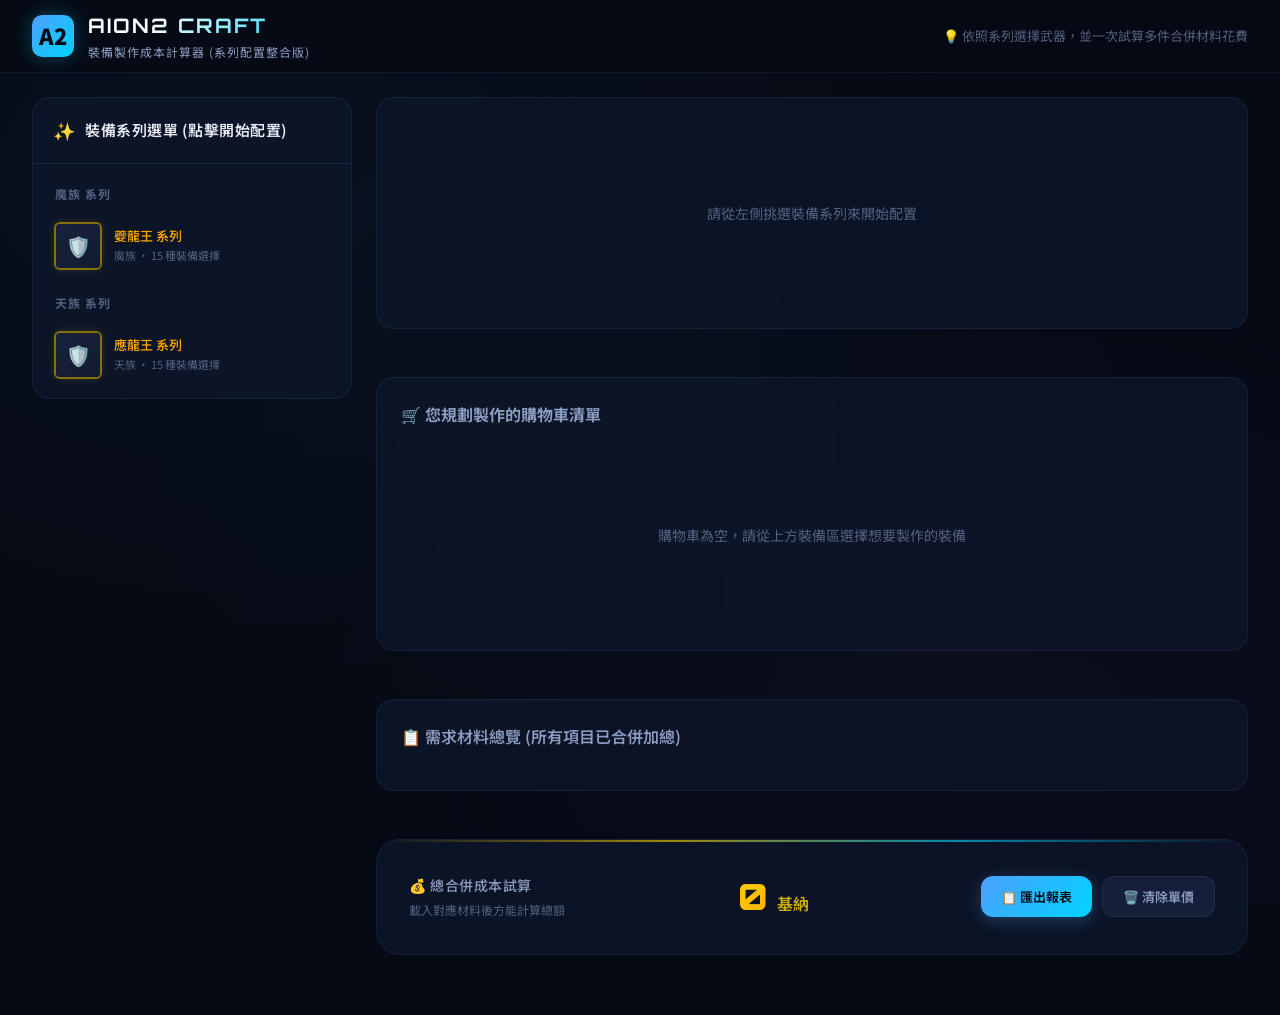
==== commit 71c16c87: "Document craft updates and rebuild tool" ====
--- a/nca2-craft-tool/index.html
+++ b/nca2-craft-tool/index.html
@@ -451,6 +451,148 @@
   gap: 8px;
 }
 
+/* ---------- 裝備卡片清單 ---------- */
+.equipment-option-grid {
+  display: grid;
+  grid-template-columns: repeat(auto-fit, minmax(240px, 1fr));
+  gap: 14px;
+  margin-top: 18px;
+}
+
+.equipment-option-card {
+  display: grid;
+  grid-template-columns: 76px minmax(0, 1fr) auto;
+  align-items: center;
+  gap: 12px;
+  padding: 12px;
+  background: rgba(12, 18, 34, 0.72);
+  border: 1px solid var(--border-dim);
+  border-radius: var(--radius-md);
+  cursor: pointer;
+  transition: var(--transition);
+}
+
+.equipment-option-card:hover {
+  background: rgba(16, 24, 46, 0.9);
+  border-color: rgba(100, 160, 255, 0.24);
+  transform: translateY(-1px);
+}
+
+.equipment-option-card.active {
+  border-color: rgba(0, 212, 255, 0.45);
+  box-shadow: 0 0 0 1px rgba(0, 212, 255, 0.08), 0 0 24px rgba(0, 212, 255, 0.08);
+  background: linear-gradient(135deg, rgba(16, 24, 48, 0.95), rgba(12, 18, 34, 0.9));
+}
+
+.equipment-option-thumb {
+  width: 76px;
+  height: 76px;
+  border-radius: 14px;
+  overflow: hidden;
+  position: relative;
+  display: flex;
+  align-items: center;
+  justify-content: center;
+  border: 2px solid var(--border-dim);
+  background: rgba(0, 0, 0, 0.35);
+  flex-shrink: 0;
+}
+
+.equipment-option-thumb img {
+  width: 100%;
+  height: 100%;
+  object-fit: contain;
+}
+
+.equipment-option-thumb.grade-epic {
+  border-color: rgba(255, 215, 0, 0.36);
+}
+
+.equipment-option-thumb.grade-unique {
+  border-color: rgba(179, 102, 255, 0.36);
+}
+
+.equipment-option-qty {
+  position: absolute;
+  right: 6px;
+  bottom: 6px;
+  min-width: 20px;
+  height: 20px;
+  padding: 0 6px;
+  display: inline-flex;
+  align-items: center;
+  justify-content: center;
+  border-radius: 999px;
+  background: rgba(0, 0, 0, 0.72);
+  color: var(--text-primary);
+  font-size: 11px;
+  font-weight: 700;
+  border: 1px solid rgba(255, 255, 255, 0.08);
+}
+
+.equipment-option-meta {
+  min-width: 0;
+}
+
+.equipment-option-name {
+  font-size: 14px;
+  font-weight: 700;
+  line-height: 1.35;
+  overflow: visible;
+  text-overflow: clip;
+  white-space: normal;
+  word-break: break-word;
+}
+
+.equipment-option-name.epic { color: var(--grade-epic); }
+.equipment-option-name.unique { color: var(--grade-unique); }
+
+.equipment-option-category {
+  margin-top: 4px;
+  font-size: 12px;
+  color: var(--text-dim);
+}
+
+.equipment-option-controls {
+  display: flex;
+  align-items: center;
+  gap: 8px;
+}
+
+.equipment-option-btn {
+  width: 34px;
+  height: 34px;
+  border: 1px solid var(--border-dim);
+  border-radius: 10px;
+  background: rgba(30, 40, 70, 0.7);
+  color: var(--text-primary);
+  font-size: 18px;
+  font-weight: 700;
+  cursor: pointer;
+  transition: var(--transition);
+}
+
+.equipment-option-btn:hover {
+  border-color: rgba(0, 212, 255, 0.35);
+  background: rgba(77, 159, 255, 0.18);
+}
+
+.equipment-option-btn.primary {
+  border-color: rgba(0, 212, 255, 0.35);
+  background: linear-gradient(135deg, var(--accent-blue), var(--accent-cyan));
+  color: var(--bg-primary);
+}
+
+.equipment-option-btn.primary:hover {
+  filter: brightness(1.05);
+}
+
+.equipment-option-btn:disabled {
+  opacity: 0.35;
+  cursor: not-allowed;
+  background: rgba(30, 40, 70, 0.45);
+}
+
 /* ---------- 材料清單 ---------- */
 .materials-grid {
   display: flex;
@@ -782,6 +924,32 @@
 
   .equipment-detail {
     padding: 20px;
+  }
+
+  .equipment-option-grid {
+    grid-template-columns: 1fr;
+  }
+
+  .equipment-option-card {
+    grid-template-columns: 68px minmax(0, 1fr);
+    grid-template-areas:
+      "thumb meta"
+      "controls controls";
+  }
+
+  .equipment-option-thumb {
+    width: 68px;
+    height: 68px;
+    grid-area: thumb;
+  }
+
+  .equipment-option-meta {
+    grid-area: meta;
+  }
+
+  .equipment-option-controls {
+    grid-area: controls;
+    justify-content: flex-end;
   }
 
   .equip-preview {
@@ -949,12 +1117,6 @@
   // 巨劍 (Greatsword)
   "應龍王巨劍":     { image: "images/weapons/Greatsword/YinglongKingGreatsword.png", grade: "Epic", type: "weapon", subtype: "Greatsword" },
   "夔龍王巨劍":     { image: "images/weapons/Greatsword/KuirongKingGreatsword.png", grade: "Epic", type: "weapon", subtype: "Greatsword" },
-  "閃耀的應龍王巨劍": { image: "images/weapons/Greatsword/ShiningYinglongKingGreatsword.png", grade: "Epic", type: "weapon", subtype: "Greatsword" },
-  "閃耀的夔龍王巨劍": { image: "images/weapons/Greatsword/ShiningKuirongKingGreatsword.png", grade: "Epic", type: "weapon", subtype: "Greatsword" },
-  "應龍霸王巨劍":   { image: "images/weapons/Greatsword/YinglongEmperorGreatsword.png", grade: "Epic", type: "weapon", subtype: "Greatsword" },
-  "夔龍霸王巨劍":   { image: "images/weapons/Greatsword/KuirongEmperorGreatsword.png", grade: "Epic", type: "weapon", subtype: "Greatsword" },
-  "閃耀的應龍霸王巨劍": { image: "images/weapons/Greatsword/ShiningYinglongEmperorGreatsword.png", grade: "Epic", type: "weapon", subtype: "Greatsword" },
-  "閃耀的夔龍霸王巨劍": { image: "images/weapons/Greatsword/ShiningKuirongEmperorGreatsword.png", grade: "Epic", type: "weapon", subtype: "Greatsword" },
   "盧德萊絕滅刀":   { image: "images/weapons/Greatsword/RudraGreatsword.png", grade: "Epic", type: "weapon", subtype: "Greatsword" },
   "守衛者軍團長巨劍": { image: "images/weapons/Greatsword/GuardianBGGreatsword.png", grade: "Epic", type: "weapon", subtype: "Greatsword" },
   "執政官軍團長巨劍": { image: "images/weapons/Greatsword/ArchonBGGreatsword.png", grade: "Epic", type: "weapon", subtype: "Greatsword" },
@@ -963,12 +1125,6 @@
   // 長劍 (Sword)
   "應龍王長劍":     { image: "images/weapons/Sword/YinglongKingSword.png", grade: "Epic", type: "weapon", subtype: "Sword" },
   "夔龍王長劍":     { image: "images/weapons/Sword/KuirongKingSword.png", grade: "Epic", type: "weapon", subtype: "Sword" },
-  "閃耀的應龍王長劍": { image: "images/weapons/Sword/ShiningYinglongKingSword.png", grade: "Epic", type: "weapon", subtype: "Sword" },
-  "閃耀的夔龍王長劍": { image: "images/weapons/Sword/ShiningKuirongKingSword.png", grade: "Epic", type: "weapon", subtype: "Sword" },
-  "應龍霸王長劍":   { image: "images/weapons/Sword/YinglongEmperorSword.png", grade: "Epic", type: "weapon", subtype: "Sword" },
-  "夔龍霸王長劍":   { image: "images/weapons/Sword/KuirongEmperorSword.png", grade: "Epic", type: "weapon", subtype: "Sword" },
-  "閃耀的應龍霸王長劍": { image: "images/weapons/Sword/ShiningYinglongEmperorSword.png", grade: "Epic", type: "weapon", subtype: "Sword" },
-  "閃耀的夔龍霸王長劍": { image: "images/weapons/Sword/ShiningKuirongEmperorSword.png", grade: "Epic", type: "weapon", subtype: "Sword" },
   "盧德萊鱗片劍":   { image: "images/weapons/Sword/RudraSword.png", grade: "Epic", type: "weapon", subtype: "Sword" },
   "守衛者軍團長長劍": { image: "images/weapons/Sword/GuardianBGSword.png", grade: "Epic", type: "weapon", subtype: "Sword" },
   "執政官軍團長長劍": { image: "images/weapons/Sword/ArchonBGSword.png", grade: "Epic", type: "weapon", subtype: "Sword" },
@@ -977,12 +1133,6 @@
   // 短劍 (Dagger)
   "應龍王短劍":     { image: "images/weapons/Dagger/YinglongKingDagger.png", grade: "Epic", type: "weapon", subtype: "Dagger" },
   "夔龍王短劍":     { image: "images/weapons/Dagger/KuirongKingDagger.png", grade: "Epic", type: "weapon", subtype: "Dagger" },
-  "閃耀的應龍王短劍": { image: "images/weapons/Dagger/ShiningYinglongKingDagger.png", grade: "Epic", type: "weapon", subtype: "Dagger" },
-  "閃耀的夔龍王短劍": { image: "images/weapons/Dagger/ShiningKuirongKingDagger.png", grade: "Epic", type: "weapon", subtype: "Dagger" },
-  "應龍霸王短劍":   { image: "images/weapons/Dagger/YinglongEmperorDagger.png", grade: "Epic", type: "weapon", subtype: "Dagger" },
-  "夔龍霸王短劍":   { image: "images/weapons/Dagger/KuirongEmperorDagger.png", grade: "Epic", type: "weapon", subtype: "Dagger" },
-  "閃耀的應龍霸王短劍": { image: "images/weapons/Dagger/ShiningYinglongEmperorDagger.png", grade: "Epic", type: "weapon", subtype: "Dagger" },
-  "閃耀的夔龍霸王短劍": { image: "images/weapons/Dagger/ShiningKuirongEmperorDagger.png", grade: "Epic", type: "weapon", subtype: "Dagger" },
   "盧德萊腳爪":     { image: "images/weapons/Dagger/RudraDagger.png", grade: "Epic", type: "weapon", subtype: "Dagger" },
   "守衛者軍團長短劍": { image: "images/weapons/Dagger/GuardianBGDagger.png", grade: "Epic", type: "weapon", subtype: "Dagger" },
   "執政官軍團長短劍": { image: "images/weapons/Dagger/ArchonBGDagger.png", grade: "Epic", type: "weapon", subtype: "Dagger" },
@@ -991,12 +1141,6 @@
   // 弓 (Bow)
   "應龍王弓":       { image: "images/weapons/Bow/YinglongKingBow.png", grade: "Epic", type: "weapon", subtype: "Bow" },
   "夔龍王弓":       { image: "images/weapons/Bow/KuirongKingBow.png", grade: "Epic", type: "weapon", subtype: "Bow" },
-  "閃耀的應龍王弓":   { image: "images/weapons/Bow/ShiningYinglongKingBow.png", grade: "Epic", type: "weapon", subtype: "Bow" },
-  "閃耀的夔龍王弓":   { image: "images/weapons/Bow/ShiningKuirongKingBow.png", grade: "Epic", type: "weapon", subtype: "Bow" },
-  "應龍霸王弓":     { image: "images/weapons/Bow/YinglongEmperorBow.png", grade: "Epic", type: "weapon", subtype: "Bow" },
-  "夔龍霸王弓":     { image: "images/weapons/Bow/KuirongEmperorBow.png", grade: "Epic", type: "weapon", subtype: "Bow" },
-  "閃耀的應龍霸王弓": { image: "images/weapons/Bow/ShiningYinglongEmperorBow.png", grade: "Epic", type: "weapon", subtype: "Bow" },
-  "閃耀的夔龍霸王弓": { image: "images/weapons/Bow/ShiningKuirongEmperorBow.png", grade: "Epic", type: "weapon", subtype: "Bow" },
   "盧德萊絕命弓":   { image: "images/weapons/Bow/RudraBow.png", grade: "Epic", type: "weapon", subtype: "Bow" },
   "守衛者軍團長弓":   { image: "images/weapons/Bow/GuardianBGBow.png", grade: "Epic", type: "weapon", subtype: "Bow" },
   "執政官軍團長弓":   { image: "images/weapons/Bow/ArchonBGBow.png", grade: "Epic", type: "weapon", subtype: "Bow" },
@@ -1005,12 +1149,6 @@
   // 魔法書 (Magicbook)
   "應龍王魔法書":    { image: "images/weapons/Magicbook/YinglongKingSpellbook.png", grade: "Epic", type: "weapon", subtype: "Magicbook" },
   "夔龍王魔法書":    { image: "images/weapons/Magicbook/KuirongKingSpellbook.png", grade: "Epic", type: "weapon", subtype: "Magicbook" },
-  "閃耀的應龍王魔法書": { image: "images/weapons/Magicbook/ShiningYinglongKingSpellbook.png", grade: "Epic", type: "weapon", subtype: "Magicbook" },
-  "閃耀的夔龍王魔法書": { image: "images/weapons/Magicbook/ShiningKuirongKingSpellbook.png", grade: "Epic", type: "weapon", subtype: "Magicbook" },
-  "應龍霸王魔法書":  { image: "images/weapons/Magicbook/YinglongEmperorSpellbook.png", grade: "Epic", type: "weapon", subtype: "Magicbook" },
-  "夔龍霸王魔法書":  { image: "images/weapons/Magicbook/KuirongEmperorSpellbook.png", grade: "Epic", type: "weapon", subtype: "Magicbook" },
-  "閃耀的應龍霸王魔法書": { image: "images/weapons/Magicbook/ShiningYinglongEmperorSpellbook.png", grade: "Epic", type: "weapon", subtype: "Magicbook" },
-  "閃耀的夔龍霸王魔法書": { image: "images/weapons/Magicbook/ShiningKuirongEmperorSpellbook.png", grade: "Epic", type: "weapon", subtype: "Magicbook" },
   "盧德萊禁書":     { image: "images/weapons/Magicbook/RudraSpellbook.png", grade: "Epic", type: "weapon", subtype: "Magicbook" },
   "守衛者軍團長魔法書": { image: "images/weapons/Magicbook/GuardianBGSpellbook.png", grade: "Epic", type: "weapon", subtype: "Magicbook" },
   "執政官軍團長魔法書": { image: "images/weapons/Magicbook/ArchonBGSpellbook.png", grade: "Epic", type: "weapon", subtype: "Magicbook" },
@@ -1019,12 +1157,6 @@
   // 法珠 (Orb)
   "應龍王法珠":     { image: "images/weapons/Orb/YinglongKingOrb.png", grade: "Epic", type: "weapon", subtype: "Orb" },
   "夔龍王法珠":     { image: "images/weapons/Orb/KuirongKingOrb.png", grade: "Epic", type: "weapon", subtype: "Orb" },
-  "閃耀的應龍王法珠": { image: "images/weapons/Orb/ShiningYinglongKingOrb.png", grade: "Epic", type: "weapon", subtype: "Orb" },
-  "閃耀的夔龍王法珠": { image: "images/weapons/Orb/ShiningKuirongKingOrb.png", grade: "Epic", type: "weapon", subtype: "Orb" },
-  "應龍霸王法珠":   { image: "images/weapons/Orb/YinglongEmperorOrb.png", grade: "Epic", type: "weapon", subtype: "Orb" },
-  "夔龍霸王法珠":   { image: "images/weapons/Orb/KuirongEmperorOrb.png", grade: "Epic", type: "weapon", subtype: "Orb" },
-  "閃耀的應龍霸王法珠": { image: "images/weapons/Orb/ShiningYinglongEmperorOrb.png", grade: "Epic", type: "weapon", subtype: "Orb" },
-  "閃耀的夔龍霸王法珠": { image: "images/weapons/Orb/ShiningKuirongEmperorOrb.png", grade: "Epic", type: "weapon", subtype: "Orb" },
   "盧德萊深淵玉":   { image: "images/weapons/Orb/RudraOrb.png", grade: "Epic", type: "weapon", subtype: "Orb" },
   "守衛者軍團長法珠": { image: "images/weapons/Orb/GuardianBGOrb.png", grade: "Epic", type: "weapon", subtype: "Orb" },
   "執政官軍團長法珠": { image: "images/weapons/Orb/ArchonBGOrb.png", grade: "Epic", type: "weapon", subtype: "Orb" },
@@ -1033,12 +1165,6 @@
   // 釘錘 (Mace)
   "應龍王釘錘":     { image: "images/weapons/Mace/YinglongKingMace.png", grade: "Epic", type: "weapon", subtype: "Mace" },
   "夔龍王釘錘":     { image: "images/weapons/Mace/KuirongKingMace.png", grade: "Epic", type: "weapon", subtype: "Mace" },
-  "閃耀的應龍王釘錘": { image: "images/weapons/Mace/ShiningYinglongKingMace.png", grade: "Epic", type: "weapon", subtype: "Mace" },
-  "閃耀的夔龍王釘錘": { image: "images/weapons/Mace/ShiningKuirongKingMace.png", grade: "Epic", type: "weapon", subtype: "Mace" },
-  "應龍霸王釘錘":   { image: "images/weapons/Mace/YinglongEmperorMace.png", grade: "Epic", type: "weapon", subtype: "Mace" },
-  "夔龍霸王釘錘":   { image: "images/weapons/Mace/KuirongEmperorMace.png", grade: "Epic", type: "weapon", subtype: "Mace" },
-  "閃耀的應龍霸王釘錘": { image: "images/weapons/Mace/ShiningYinglongEmperorMace.png", grade: "Epic", type: "weapon", subtype: "Mace" },
-  "閃耀的夔龍霸王釘錘": { image: "images/weapons/Mace/ShiningKuirongEmperorMace.png", grade: "Epic", type: "weapon", subtype: "Mace" },
   "盧德萊滅錘":     { image: "images/weapons/Mace/RudraMace.png", grade: "Epic", type: "weapon", subtype: "Mace" },
   "守衛者軍團長釘錘": { image: "images/weapons/Mace/GuardianBGMace.png", grade: "Epic", type: "weapon", subtype: "Mace" },
   "執政官軍團長釘錘": { image: "images/weapons/Mace/ArchonBGMace.png", grade: "Epic", type: "weapon", subtype: "Mace" },
@@ -1047,33 +1173,32 @@
   // 法杖 (Staff)
   "應龍王法杖":     { image: "images/weapons/Staff/YinglongKingStaff.png", grade: "Epic", type: "weapon", subtype: "Staff" },
   "夔龍王法杖":     { image: "images/weapons/Staff/KuirongKingStaff.png", grade: "Epic", type: "weapon", subtype: "Staff" },
-  "閃耀的應龍王法杖": { image: "images/weapons/Staff/ShiningYinglongKingStaff.png", grade: "Epic", type: "weapon", subtype: "Staff" },
-  "閃耀的夔龍王法杖": { image: "images/weapons/Staff/ShiningKuirongKingStaff.png", grade: "Epic", type: "weapon", subtype: "Staff" },
-  "應龍霸王法杖":   { image: "images/weapons/Staff/YinglongEmperorStaff.png", grade: "Epic", type: "weapon", subtype: "Staff" },
-  "夔龍霸王法杖":   { image: "images/weapons/Staff/KuirongEmperorStaff.png", grade: "Epic", type: "weapon", subtype: "Staff" },
-  "閃耀的應龍霸王法杖": { image: "images/weapons/Staff/ShiningYinglongEmperorStaff.png", grade: "Epic", type: "weapon", subtype: "Staff" },
-  "閃耀的夔龍霸王法杖": { image: "images/weapons/Staff/ShiningKuirongEmperorStaff.png", grade: "Epic", type: "weapon", subtype: "Staff" },
 
   // 臂甲 (Guarder)
   "應龍王臂甲":     { image: "images/weapons/Guarder/YinglongKingGuarder.png", grade: "Epic", type: "weapon", subtype: "Guarder" },
   "夔龍王臂甲":     { image: "images/weapons/Guarder/KuirongKingGuarder.png", grade: "Epic", type: "weapon", subtype: "Guarder" },
-  "閃耀的應龍王臂甲": { image: "images/weapons/Guarder/ShiningYinglongKingGuarder.png", grade: "Epic", type: "weapon", subtype: "Guarder" },
-  "閃耀的夔龍王臂甲": { image: "images/weapons/Guarder/ShiningKuirongKingGuarder.png", grade: "Epic", type: "weapon", subtype: "Guarder" },
-  "應龍霸王臂甲":   { image: "images/weapons/Guarder/YinglongEmperorGuarder.png", grade: "Epic", type: "weapon", subtype: "Guarder" },
-  "夔龍霸王臂甲":   { image: "images/weapons/Guarder/KuirongEmperorGuarder.png", grade: "Epic", type: "weapon", subtype: "Guarder" },
-  "閃耀的應龍霸王臂甲": { image: "images/weapons/Guarder/ShiningYinglongEmperorGuarder.png", grade: "Epic", type: "weapon", subtype: "Guarder" },
-  "閃耀的夔龍霸王臂甲": { image: "images/weapons/Guarder/ShiningKuirongEmperorGuarder.png", grade: "Epic", type: "weapon", subtype: "Guarder" },
   "盧德萊心臟":     { image: "images/weapons/Guarder/RudraGuarder.png", grade: "Epic", type: "weapon", subtype: "Guarder" },
   "守衛者軍團長臂甲": { image: "images/weapons/Guarder/GuardianBGGuarder.png", grade: "Epic", type: "weapon", subtype: "Guarder" },
   "執政官軍團長臂甲": { image: "images/weapons/Guarder/ArchonBGGuarder.png", grade: "Epic", type: "weapon", subtype: "Guarder" },
   "被侵蝕的支配者鎖鏈": { image: "images/weapons/Guarder/ErodedDominatorGuarder.png", grade: "Epic", type: "weapon", subtype: "Guarder" },
 
   // ========== 製作材料 ==========
+  "達人閃耀的菩提弓": { image: null, grade: "Epic", type: "material" },
+  "達人閃耀的菩提法杖": { image: null, grade: "Epic", type: "material" },
+  "達人閃耀的奧里哈康頭盔": { image: "images/materials/DaRenShanYaoDeAoLiHaKangTouKui.png", grade: "Unique", type: "material" },
+  "達人閃耀的奧里哈康胸甲": { image: "images/materials/DaRenShanYaoDeAoLiHaKangXiongJia.png", grade: "Unique", type: "material" },
+  "達人閃耀的奧里哈康腿甲": { image: "images/materials/DaRenShanYaoDeAoLiHaKangTuiJia.png", grade: "Unique", type: "material" },
+  "達人閃耀的奧里哈康手套": { image: "images/materials/DaRenShanYaoDeAoLiHaKangShouTao.png", grade: "Unique", type: "material" },
+  "達人閃耀的奧里哈康長靴": { image: "images/materials/DaRenShanYaoDeAoLiHaKangZhangXue.png", grade: "Unique", type: "material" },
+  "達人閃耀的奧里哈康肩甲": { image: "images/materials/DaRenShanYaoDeAoLiHaKangJianJia.png", grade: "Unique", type: "material" },
+  "達人閃耀的奧里哈康披風": { image: "images/materials/DaRenShanYaoDeAoLiHaKangPiFeng.png", grade: "Unique", type: "material" },
+  "燦爛的菩提木頭": { image: null, grade: "Unique", type: "material" },
   "達人最上級提煉石": { image: "images/materials/MasterSupremeRefinerStone_Bind.png", grade: "Unique", type: "material" },
   "達人最上級提煉石":       { image: "images/materials/MasterSupremeRefinerStone.png", grade: "Unique", type: "material" },
   "提煉的強固龍族角":       { image: "images/materials/RefinedSolidBalaurHorn.png", grade: "Unique", type: "material" },
   "提煉的強結龍族角":       { image: "images/materials/RefinedFirmBalaurHorn.png", grade: "Unique", type: "material" },
   "鞣製的強固龍族皮革":     { image: "images/materials/TannedSolidBalaurLeather.png", grade: "Unique", type: "material" },
+  "鞣製的強固龍族鱗片":     { image: null, grade: "Unique", type: "material" },
   "鞣製的強結龍族皮革":     { image: "images/materials/TannedFirmBalaurLeather.png", grade: "Unique", type: "material" },
   "強化的強固龍族鱗片":     { image: "images/materials/EnhancedSolidBalaurScale.png", grade: "Unique", type: "material" },
   "強化的強結龍族鱗片":     { image: "images/materials/EnhancedFirmBalaurScale.png", grade: "Unique", type: "material" },
@@ -1105,18 +1230,46 @@
   "強結的龍族鱗片":         { image: "images/materials/FirmBalaurScale.png", grade: "Unique", type: "material" },
 
   // 暫無圖片的材料（使用預設）
-  "達人閃耀的奧里哈康巨劍": { image: null, grade: "Epic", type: "material" },
-  "達人閃耀的奧里哈康長劍": { image: null, grade: "Epic", type: "material" },
-  "達人閃耀的奧里哈康短劍": { image: null, grade: "Epic", type: "material" },
-  "達人閃耀的奧里哈康弓":   { image: null, grade: "Epic", type: "material" },
-  "達人閃耀的奧里哈康魔法書": { image: null, grade: "Epic", type: "material" },
-  "達人閃耀的奧里哈康法珠": { image: null, grade: "Epic", type: "material" },
-  "達人閃耀的奧里哈康釘錘": { image: null, grade: "Epic", type: "material" },
-  "達人閃耀的奧里哈康法杖": { image: null, grade: "Epic", type: "material" },
-  "達人閃耀的奧里哈康臂甲": { image: null, grade: "Epic", type: "material" },
+  "達人閃耀的奧里哈康巨劍": { image: null, grade: "Unique", type: "material" },
+  "達人閃耀的奧里哈康長劍": { image: null, grade: "Unique", type: "material" },
+  "達人閃耀的奧里哈康短劍": { image: null, grade: "Unique", type: "material" },
+  "達人閃耀的奧里哈康弓":   { image: null, grade: "Unique", type: "material" },
+  "達人閃耀的奧里哈康魔法書": { image: null, grade: "Unique", type: "material" },
+  "達人閃耀的奧里哈康法珠": { image: null, grade: "Unique", type: "material" },
+  "達人閃耀的奧里哈康釘錘": { image: null, grade: "Unique", type: "material" },
+  "達人閃耀的奧里哈康法杖": { image: null, grade: "Unique", type: "material" },
+  "達人閃耀的奧里哈康臂甲": { image: null, grade: "Unique", type: "material" },
   "燦爛的奧里哈康礦石":     { image: null, grade: "Unique", type: "material" },
   "燦爛的奧德":       { image: null, grade: "Unique", type: "material" },
 };
+
+const ARMOR_SERIES_NAMES = ["應龍王", "夔龍王"];
+
+const ARMOR_SLOT_SUFFIXES = {
+  Helmet: "頭盔",
+  Torso: "胸甲",
+  Pants: "腿甲",
+  Gloves: "手套",
+  Boots: "長靴",
+  Shoulder: "肩甲",
+  Cape: "披風"
+};
+
+function registerVariantGroup(target, folder, subtype, baseNames, slotSuffix, grade = "Epic") {
+  baseNames.forEach(baseName => {
+    const itemName = `${baseName}${slotSuffix}`;
+    target[itemName] = {
+      image: `images/${folder}/${subtype}/${itemName}.png`,
+      grade,
+      type: folder === "armor" ? "armor" : "accessory",
+      subtype
+    };
+  });
+}
+
+Object.entries(ARMOR_SLOT_SUFFIXES).forEach(([subtype, slotSuffix]) => {
+  registerVariantGroup(ITEMS, "armor", subtype, ARMOR_SERIES_NAMES, slotSuffix, subtype === "Cape" ? "Unique" : "Epic");
+});
 
 /**
  * 武器子分類的中文名映射
@@ -1130,7 +1283,14 @@
   "Orb":        "法珠",
   "Mace":       "釘錘",
   "Staff":      "法杖",
-  "Guarder":    "臂甲"
+  "Guarder":    "臂甲",
+  "Helmet":     "頭盔",
+  "Torso":      "胸甲",
+  "Pants":      "腿甲",
+  "Gloves":     "手套",
+  "Boots":      "長靴",
+  "Shoulder":   "肩甲",
+  "Cape":       "披風"
 };
 
 /**
@@ -1250,14 +1410,14 @@
     grade: "Epic",
     category: "Bow",
     materials: [
-      { name: "達人閃耀的奧里哈康弓", qty: 5 },
+      { name: "達人閃耀的菩提弓", qty: 5 },
       { name: "達人最上級提煉石", qty: 50 },
-      { name: "提煉的強固龍族角", qty: 122 },
+      { name: "強化的強固龍族鱗片", qty: 122 },
       { name: "憤怒思念", qty: 18 },
       { name: "憤怒意志", qty: 27 },
       { name: "憤怒自我", qty: 42 },
       { name: "發狂的憤怒巫蠱", qty: 19 },
-      { name: "燦爛的奧里哈康礦石", qty: 121 },
+      { name: "燦爛的菩提木頭", qty: 121 },
       { name: "燦爛的奧德", qty: 70 }
     ]
   },
@@ -1265,14 +1425,14 @@
     grade: "Epic",
     category: "Bow",
     materials: [
-      { name: "達人閃耀的奧里哈康弓", qty: 5 },
+      { name: "達人閃耀的菩提弓", qty: 5 },
       { name: "達人最上級提煉石", qty: 50 },
-      { name: "提煉的強結龍族角", qty: 122 },
+      { name: "強化的強固龍族鱗片", qty: 122 },
       { name: "憤怒思念", qty: 18 },
       { name: "憤怒意志", qty: 27 },
       { name: "憤怒自我", qty: 42 },
       { name: "發狂的憤怒心血", qty: 19 },
-      { name: "燦爛的奧里哈康礦石", qty: 121 },
+      { name: "燦爛的菩提木頭", qty: 121 },
       { name: "燦爛的奧德", qty: 70 }
     ]
   },
@@ -1378,14 +1538,14 @@
     grade: "Epic",
     category: "Staff",
     materials: [
-      { name: "達人閃耀的奧里哈康法杖", qty: 5 },
+      { name: "達人閃耀的菩提法杖", qty: 5 },
       { name: "達人最上級提煉石", qty: 50 },
-      { name: "提煉的強固龍族角", qty: 122 },
+      { name: "強化的強固龍族鱗片", qty: 122 },
       { name: "憤怒思念", qty: 18 },
       { name: "憤怒意志", qty: 27 },
       { name: "憤怒自我", qty: 42 },
       { name: "發狂的憤怒巫蠱", qty: 19 },
-      { name: "燦爛的奧里哈康礦石", qty: 121 },
+      { name: "燦爛的菩提木頭", qty: 121 },
       { name: "燦爛的奧德", qty: 70 }
     ]
   },
@@ -1393,14 +1553,14 @@
     grade: "Epic",
     category: "Staff",
     materials: [
-      { name: "達人閃耀的奧里哈康法杖", qty: 5 },
+      { name: "達人閃耀的菩提法杖", qty: 5 },
       { name: "達人最上級提煉石", qty: 50 },
-      { name: "提煉的強結龍族角", qty: 122 },
+      { name: "強化的強固龍族鱗片", qty: 122 },
       { name: "憤怒思念", qty: 18 },
       { name: "憤怒意志", qty: 27 },
       { name: "憤怒自我", qty: 42 },
-      { name: "發狂的憤怒心血", qty: 19 },
-      { name: "燦爛的奧里哈康礦石", qty: 121 },
+      { name: "發狂的憤怒巫蠱", qty: 19 },
+      { name: "燦爛的菩提木頭", qty: 121 },
       { name: "燦爛的奧德", qty: 70 }
     ]
   },
@@ -1438,13 +1598,141 @@
   }
 };
 
+Object.keys(RECIPES).forEach(name => {
+  if (!name.startsWith("應龍王") && !name.startsWith("夔龍王")) {
+    delete RECIPES[name];
+  }
+});
+
+const ARMOR_RECIPE_SERIES_NAMES = [
+  "應龍王",
+  "夔龍王",
+];
+
+const ARMOR_SLOT_CONFIGS = {
+  Helmet: {
+    suffix: "頭盔",
+    refinerQty: 21,
+    supportMaterial: "鞣製的強固龍族皮革",
+    supportQty: 51,
+    thoughtQty: 7,
+    willQty: 12,
+    selfQty: 17,
+    rageQty: 8,
+    oreQty: 51,
+    odQty: 29
+  },
+  Torso: {
+    suffix: "胸甲",
+    refinerQty: 33,
+    supportMaterial: "鞣製的強固龍族皮革",
+    supportQty: 81,
+    thoughtQty: 12,
+    willQty: 18,
+    selfQty: 28,
+    rageQty: 13,
+    oreQty: 81,
+    odQty: 47
+  },
+  Pants: {
+    suffix: "腿甲",
+    refinerQty: 25,
+    supportMaterial: "鞣製的強固龍族鱗片",
+    supportQty: 61,
+    thoughtQty: 9,
+    willQty: 14,
+    selfQty: 21,
+    rageQty: 10,
+    oreQty: 61,
+    odQty: 35
+  },
+  Gloves: {
+    suffix: "手套",
+    refinerQty: 17,
+    supportMaterial: "鞣製的強固龍族鱗片",
+    supportQty: 41,
+    thoughtQty: 6,
+    willQty: 10,
+    selfQty: 14,
+    rageQty: 6,
+    oreQty: 41,
+    odQty: 23
+  },
+  Boots: {
+    suffix: "長靴",
+    refinerQty: 21,
+    supportMaterial: "鞣製的強固龍族皮革",
+    supportQty: 51,
+    thoughtQty: 7,
+    willQty: 13,
+    selfQty: 18,
+    rageQty: 8,
+    oreQty: 51,
+    odQty: 29
+  },
+  Shoulder: {
+    suffix: "肩甲",
+    refinerQty: 17,
+    supportMaterial: "鞣製的強固龍族鱗片",
+    supportQty: 41,
+    thoughtQty: 6,
+    willQty: 10,
+    selfQty: 14,
+    rageQty: 6,
+    oreQty: 41,
+    odQty: 23
+  },
+  Cape: {
+    suffix: "披風",
+    refinerQty: 17,
+    supportMaterial: "鞣製的強固龍族皮革",
+    supportQty: 41,
+    thoughtQty: 6,
+    willQty: 10,
+    selfQty: 14,
+    rageQty: 6,
+    oreQty: 41,
+    odQty: 23
+  }
+};
+
+function getArmorRageMaterial(seriesName) {
+  return seriesName.includes("應龍") ? "發狂的憤怒心血" : "發狂的憤怒巫蠱";
+}
+
+function addArmorRecipe(target, seriesName, slotKey, config) {
+  const itemName = `${seriesName}${config.suffix}`;
+  target[itemName] = {
+    grade: "Epic",
+    category: slotKey,
+    materials: [
+      { name: `達人閃耀的奧里哈康${config.suffix}`, qty: 5 },
+      { name: "達人最上級提煉石", qty: config.refinerQty },
+      { name: config.supportMaterial, qty: config.supportQty },
+      { name: "憤怒思念", qty: config.thoughtQty },
+      { name: "憤怒意志", qty: config.willQty },
+      { name: "憤怒自我", qty: config.selfQty },
+      { name: getArmorRageMaterial(seriesName), qty: config.rageQty },
+      { name: "燦爛的奧里哈康礦石", qty: config.oreQty },
+      { name: "燦爛的奧德", qty: config.odQty }
+    ]
+  };
+}
+
+ARMOR_RECIPE_SERIES_NAMES.forEach(seriesName => {
+  Object.entries(ARMOR_SLOT_CONFIGS).forEach(([slotKey, config]) => {
+    addArmorRecipe(RECIPES, seriesName, slotKey, config);
+  });
+});
+
 
 /**
  * 新版 AION2 裝備製作成本計算器 (系列化購物車模式)
  */
 
-const SERIES_NAMES = ["應龍王", "夔龍王", "閃耀的應龍王", "閃耀的夔龍王", "應龍霸王", "夔龍霸王", "閃耀的應龍霸王", "閃耀的夔龍霸王", "盧德萊", "守衛者軍團長", "執政官軍團長", "被侵蝕的支配者"];
+const SERIES_NAMES = ["應龍王", "夔龍王"];
 let ALL_SERIES = {};
+const RACE_ORDER = ["魔族", "天族", "其他"];
 
 let cart = {}; // { "裝備名稱": 數量 }
 let currentSeries = null;
@@ -1472,6 +1760,7 @@
     
     if (matchedSeries) {
       ALL_SERIES[matchedSeries].grade = recipe.grade;
+      ALL_SERIES[matchedSeries].race = getSeriesRace(name);
       if (recipe.category === 'Guarder') {
         ALL_SERIES[matchedSeries].guarders['Guarder'] = name;
       } else {
@@ -1488,25 +1777,75 @@
   });
 }
 
+function getSeriesRace(name) {
+  if (name.includes('應龍')) return '天族';
+  if (name.includes('夔龍')) return '魔族';
+  return '其他';
+}
+
+function getRenderableSeriesEntries() {
+  const seriesMap = {};
+
+  Object.entries(RECIPES).forEach(([name, recipe]) => {
+    let matchedSeries = null;
+    let maxLen = 0;
+
+    SERIES_NAMES.forEach(seriesName => {
+      if (name.startsWith(seriesName) && seriesName.length > maxLen) {
+        matchedSeries = seriesName;
+        maxLen = seriesName.length;
+      }
+    });
+
+    if (!matchedSeries) return;
+
+    if (!seriesMap[matchedSeries]) {
+      seriesMap[matchedSeries] = { weapons: {}, guarders: {}, grade: 'Normal', race: getSeriesRace(name) };
+    }
+
+    seriesMap[matchedSeries].grade = recipe.grade;
+    seriesMap[matchedSeries].race = getSeriesRace(name);
+
+    if (recipe.category === 'Guarder') {
+      seriesMap[matchedSeries].guarders['Guarder'] = name;
+    } else {
+      seriesMap[matchedSeries].weapons[recipe.category] = name;
+    }
+  });
+
+  return Object.entries(seriesMap);
+}
+
 function renderEquipmentList() {
   const container = document.getElementById('equipment-list');
   let html = '';
+  const seriesEntries = getRenderableSeriesEntries();
   
-  Object.entries(ALL_SERIES).forEach(([seriesName, data]) => {
-    const isSelected = currentSeries === seriesName;
-    const grade = data.grade.toLowerCase();
-    
+  RACE_ORDER.forEach(race => {
+    const raceSeries = seriesEntries.filter(([_, data]) => (data.race || '其他') === race);
+    if (raceSeries.length === 0) return;
+
     html += `
-      <div class="equipment-item ${isSelected ? 'selected' : ''}" onclick="selectSeries('${seriesName}')">
-        <div class="item-icon grade-${grade}">
-          <div class="default-item-icon" style="font-size: 20px;">🛡️</div>
+      <div style="padding: 12px 14px 8px; font-size: 12px; font-weight: 700; color: var(--text-dim); letter-spacing: 1px;">${race} 系列</div>
+    `;
+
+    raceSeries.forEach(([seriesName, data]) => {
+      const isSelected = currentSeries === seriesName;
+      const grade = (data.grade || 'Normal').toLowerCase();
+      const raceTag = data.race || '其他';
+      
+      html += `
+        <div class="equipment-item ${isSelected ? 'selected' : ''}" onclick="selectSeries('${seriesName}')">
+          <div class="item-icon grade-${grade}">
+            <div class="default-item-icon" style="font-size: 20px;">🛡️</div>
+          </div>
+          <div>
+            <div class="item-name ${grade}">${seriesName} 系列</div>
+            <div class="item-category">${raceTag} · ${Object.keys(data.weapons).length} 種裝備選擇</div>
+          </div>
         </div>
-        <div>
-          <div class="item-name ${grade}">${seriesName} 系列</div>
-          <div class="item-category">${Object.keys(data.weapons).length} 種職業武器選擇</div>
-        </div>
-      </div>
-    `;
+      `;
+    });
   });
   
   container.innerHTML = html || '<div class="empty-state"><p>無可用的裝備系列</p></div>';
@@ -1519,6 +1858,46 @@
   renderSeriesDetail();
 }
 
+function getItemImage(name) {
+  const item = ITEMS[name];
+  return item && item.image ? item.image : null;
+}
+
+const EQUIP_DISPLAY_ORDER = [
+  'Greatsword', 'Sword', 'Dagger', 'Bow', 'Magicbook', 'Orb', 'Mace', 'Staff',
+  'Guarder', 'Helmet', 'Torso', 'Pants', 'Gloves', 'Boots', 'Shoulder', 'Cape'
+];
+
+function getSeriesEquipmentItems(data) {
+  const entries = [];
+
+  Object.entries(data.weapons).forEach(([category, itemName]) => {
+    entries.push({
+      name: itemName,
+      label: WEAPON_SUBTYPES[category] || category,
+      kind: 'weapon',
+      category: category
+    });
+  });
+
+  if (data.guarders['Guarder']) {
+    entries.push({
+      name: data.guarders['Guarder'],
+      label: WEAPON_SUBTYPES['Guarder'] || '臂甲',
+      kind: 'guarder',
+      category: 'Guarder'
+    });
+  }
+
+  entries.sort((a, b) => {
+    const ia = EQUIP_DISPLAY_ORDER.indexOf(a.category);
+    const ib = EQUIP_DISPLAY_ORDER.indexOf(b.category);
+    return (ia === -1 ? 999 : ia) - (ib === -1 ? 999 : ib);
+  });
+
+  return entries;
+}
+
 function renderSeriesDetail() {
   const panel = document.getElementById('series-detail-panel');
   if (!currentSeries) {
@@ -1527,116 +1906,98 @@
   }
   
   const data = ALL_SERIES[currentSeries];
-  const grade = data.grade.toLowerCase();
-  
-  let weaponOptions = '';
-  Object.entries(data.weapons).forEach(([category, itemName]) => {
-    weaponOptions += `<option value="${itemName}">${category === 'null' ? '武器' : (WEAPON_SUBTYPES[category] || category)} - ${itemName}</option>`;
-  });
-  
-  let guarderHtml = '';
-  if (data.guarders['Guarder']) {
-    const gName = data.guarders['Guarder'];
-    guarderHtml = `
-      <div style="margin-top: 15px; display:flex; align-items:center; gap: 8px;">
-        <input type="checkbox" id="add-guarder" value="${gName}" style="width: 18px; height: 18px;">
-        <label for="add-guarder" style="color:var(--text-primary); cursor:pointer;">同時包含此系列備用裝備 / 臂甲 (${gName})</label>
-      </div>
-    `;
-  }
+  const grade = (data.grade || 'Normal').toLowerCase();
+  const race = data.race || getSeriesRace(currentSeries);
+  const equipmentItems = getSeriesEquipmentItems(data);
   
   panel.innerHTML = `
     <div class="fade-in">
       <h3 style="margin-bottom: 20px; font-size: 18px;" class="${grade}">
         ✨ 配置【${currentSeries} 系列】裝備
       </h3>
+      <div style="margin-bottom: 14px; display: inline-flex; align-items: center; gap: 8px; padding: 6px 12px; border: 1px solid var(--border-dim); border-radius: 999px; color: var(--text-secondary); font-size: 12px; background: rgba(0,0,0,0.18);">
+        <span style="width: 8px; height: 8px; border-radius: 999px; background: var(--accent-cyan);"></span>
+        ${race}
+      </div>
       
       <div style="background: rgba(0,0,0,0.25); padding: 20px; border-radius: 8px; border: 1px solid var(--border-dim);">
-        <label style="display:block; margin-bottom:10px; color:var(--text-secondary); font-weight: bold;">⚔️ 選擇您的職業武器：</label>
-        <select id="series-weapon-select" class="price-input" style="width:100%; max-width: 500px; height: auto; min-height: 44px; padding: 8px 12px; font-size: 15px; cursor: pointer; line-height: 1.5;">
-          ${weaponOptions}
-        </select>
-        
-        ${guarderHtml}
-        
-        <div style="margin-top: 15px; display: flex; align-items: center; gap: 20px;">
-          <label style="color:var(--text-dim); display:flex; align-items:center; gap:6px; opacity:0.6;">
-             <input type="checkbox" disabled> 防具配置 (陸續開放)
-          </label>
-          <label style="color:var(--text-dim); display:flex; align-items:center; gap:6px; opacity:0.6;">
-             <input type="checkbox" disabled> 飾品配置 (陸續開放)
-          </label>
-        </div>
-        
-        <div style="margin-top: 24px;">
-          <button class="btn btn-primary" onclick="addSeriesToCart()" style="font-size: 15px; padding: 12px 24px;">
-            ➕ 將選定裝備加入製作清單
-          </button>
+        <label style="display:block; margin-bottom:10px; color:var(--text-secondary); font-weight: bold;">⚔️ 點選裝備直接加入或移除購物車</label>
+        <div class="equipment-option-grid">
+          ${equipmentItems.map(item => {
+            const itemQty = cart[item.name] || 0;
+            const itemImage = getItemImage(item.name);
+            return `
+              <div class="equipment-option-card ${itemQty > 0 ? 'active' : ''}" onclick="adjustCartItem('${escapeHtml(item.name)}', 1)">
+                <div class="equipment-option-thumb grade-${grade}">
+                  ${itemImage ? `<img src="${itemImage}" loading="lazy" alt="${escapeHtml(item.name)}">` : `<div class="default-item-icon">⚔</div>`}
+                  <span class="equipment-option-qty">${itemQty}</span>
+                </div>
+                <div class="equipment-option-meta">
+                  <div class="equipment-option-name ${grade}">${escapeHtml(item.name)}</div>
+                  <div class="equipment-option-category">${escapeHtml(item.label)}</div>
+                </div>
+                <div class="equipment-option-controls">
+                  <button class="equipment-option-btn" type="button" ${itemQty <= 0 ? 'disabled' : ''} onclick="event.stopPropagation(); adjustCartItem('${escapeHtml(item.name)}', -1)">−</button>
+                  <button class="equipment-option-btn primary" type="button" onclick="event.stopPropagation(); adjustCartItem('${escapeHtml(item.name)}', 1)">＋</button>
+                </div>
+              </div>
+            `;
+          }).join('')}
         </div>
       </div>
     </div>
   `;
 }
 
-function addSeriesToCart() {
-  const weaponSelect = document.getElementById('series-weapon-select');
-  let addedCount = 0;
-  if (weaponSelect && weaponSelect.value) {
-    _addToCart(weaponSelect.value);
-    addedCount++;
-  }
-  
-  const guarderCheck = document.getElementById('add-guarder');
-  if (guarderCheck && guarderCheck.checked) {
-    _addToCart(guarderCheck.value);
-    addedCount++;
-  }
-  
-  if (addedCount > 0) {
-    showToast(`成功加入 ${addedCount} 件裝備至清單！`);
-  }
+function refreshCraftViews() {
+  renderCart();
+  if (currentSeries) {
+    renderSeriesDetail();
+  }
+}
+
+function adjustCartItem(name, delta) {
+  const currentQty = cart[name] || 0;
+  const nextQty = currentQty + delta;
+
+  if (nextQty <= 0) {
+    delete cart[name];
+  } else {
+    cart[name] = nextQty;
+  }
+
+  refreshCraftViews();
 }
 
 function _addToCart(name) {
-  if (cart[name]) cart[name]++;
-  else cart[name] = 1;
-  renderCart();
+  adjustCartItem(name, 1);
 }
 
 function updateCartQty(name, delta) {
-  if (!cart[name]) return;
-  cart[name] += delta;
-  if (cart[name] <= 0) {
-    delete cart[name];
-  }
-  renderCart();
+  adjustCartItem(name, delta);
 }
 
 function removeFromCart(name) {
   delete cart[name];
-  renderCart();
+  refreshCraftViews();
 }
 
 function renderCart() {
   const container = document.getElementById('cart-container');
-  const emptyState = `<div class="empty-state" style="padding: 30px;"><div class="icon" style="font-size: 40px; margin-bottom: 10px;">🛒</div><p>尚未選擇任何裝備</p></div>`;
-  
+  let html = '';
+  const aggMats = {};
+
   if (Object.keys(cart).length === 0) {
-    container.innerHTML = emptyState;
-    document.getElementById('materials-grid').innerHTML = '';
-    calculateTotal();
+    container.innerHTML = '<div class="empty-state"><p>購物車為空，請從上方裝備區選擇想要製作的裝備</p></div>';
+    renderMaterials({});
     return;
   }
-  
-  let html = '';
-  let aggMats = {};
-  
+
   for (let [name, qty] of Object.entries(cart)) {
-    const item = ITEMS[name];
     const recipe = RECIPES[name];
-    const imageSrc = item && item.image ? item.image : null;
     const grade = recipe ? recipe.grade.toLowerCase() : 'normal';
-    
+    const imageSrc = getItemImage(name);
+
     html += `
       <div class="cart-item fade-in">
         <div class="cart-item-info">
@@ -1656,7 +2017,7 @@
         </div>
       </div>
     `;
-    
+
     // 合併材料
     if (recipe && recipe.materials) {
       recipe.materials.forEach(mat => {
@@ -1665,7 +2026,7 @@
       });
     }
   }
-  
+
   container.innerHTML = html;
   renderMaterials(aggMats);
 }
@@ -1674,8 +2035,20 @@
   const grid = document.getElementById('materials-grid');
   let html = '';
   let idx = 0;
-  
-  for (let [matName, totalQty] of Object.entries(aggMats)) {
+
+  const materialPriority = (matName) => {
+    if (matName.startsWith('達人閃耀的')) return 0;
+    if (matName === '鞣製的強固龍族鱗片') return 1;
+    return 2;
+  };
+
+  const sortedMaterials = Object.entries(aggMats).sort((left, right) => {
+    const priorityDiff = materialPriority(left[0]) - materialPriority(right[0]);
+    if (priorityDiff !== 0) return priorityDiff;
+    return left[0].localeCompare(right[0], 'zh-Hant-TW');
+  });
+
+  for (let [matName, totalQty] of sortedMaterials) {
     const item = ITEMS[matName];
     const imageSrc = item && item.image ? item.image : null;
     const grade = item ? item.grade.toLowerCase() : 'normal';
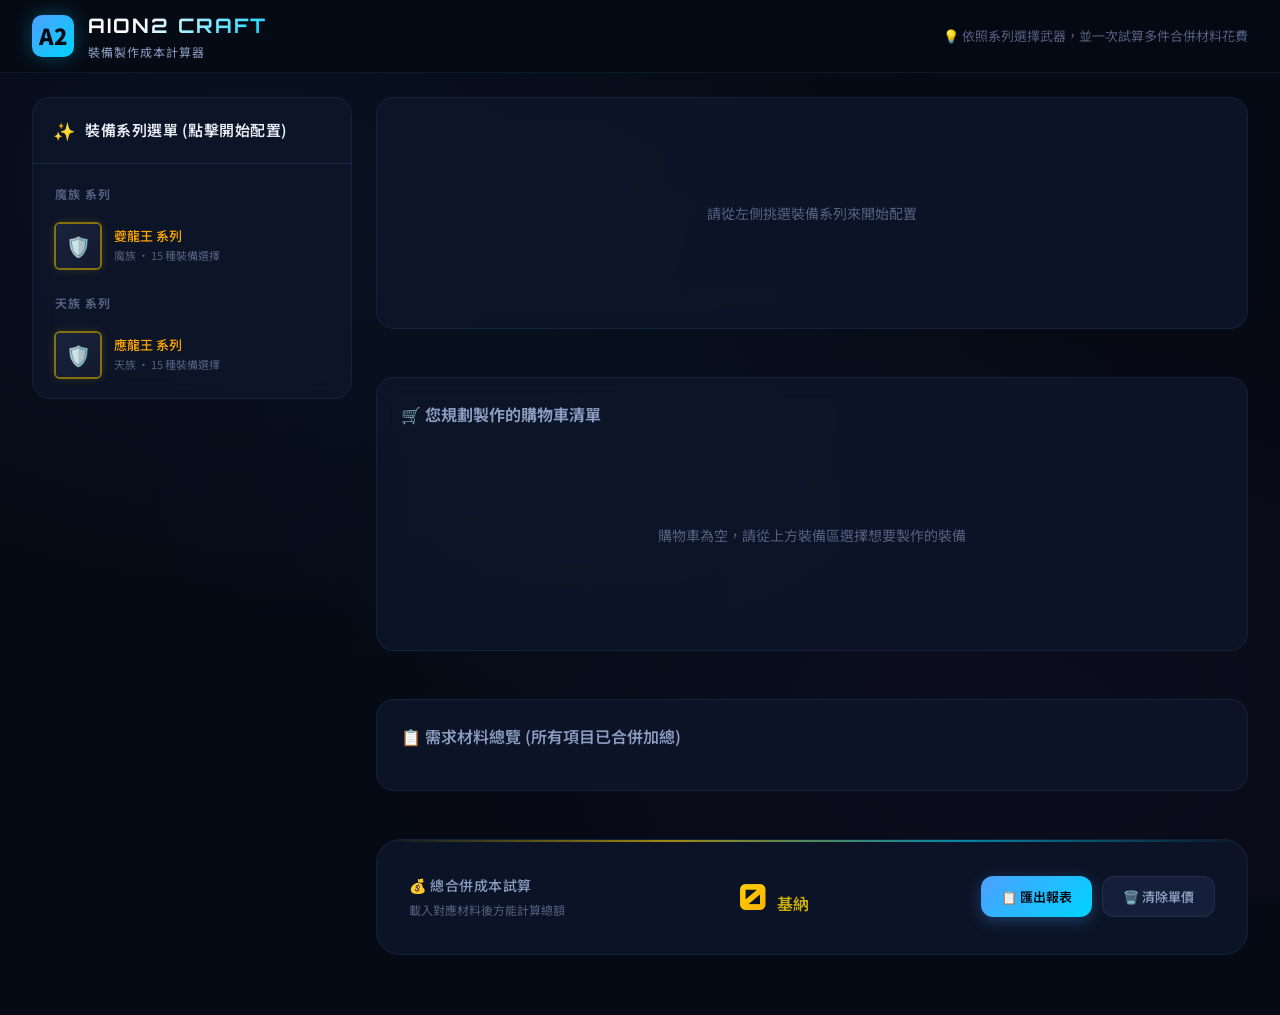
==== commit daa37586: "Add owned material cost deduction" ====
--- a/nca2-craft-tool/index.html
+++ b/nca2-craft-tool/index.html
@@ -532,16 +532,18 @@
 
 .equipment-option-meta {
   min-width: 0;
+  flex: 1;
 }
 
 .equipment-option-name {
-  font-size: 14px;
-  font-weight: 700;
-  line-height: 1.35;
-  overflow: visible;
-  text-overflow: clip;
-  white-space: normal;
-  word-break: break-word;
+  font-size: 11px;
+  font-weight: 600;
+  line-height: 1.1;
+  overflow: hidden;
+  text-overflow: ellipsis;
+  white-space: nowrap;
+  word-break: normal;
+  letter-spacing: -0.1px;
 }
 
 .equipment-option-name.epic { color: var(--grade-epic); }
@@ -556,17 +558,17 @@
 .equipment-option-controls {
   display: flex;
   align-items: center;
-  gap: 8px;
+  gap: 6px;
 }
 
 .equipment-option-btn {
-  width: 34px;
-  height: 34px;
+  width: 32px;
+  height: 32px;
   border: 1px solid var(--border-dim);
   border-radius: 10px;
   background: rgba(30, 40, 70, 0.7);
   color: var(--text-primary);
-  font-size: 18px;
+  font-size: 16px;
   font-weight: 700;
   cursor: pointer;
   transition: var(--transition);
@@ -602,7 +604,7 @@
 
 .material-row {
   display: grid;
-  grid-template-columns: 48px 1fr 80px 160px 140px;
+  grid-template-columns: 48px 1fr 130px 120px 160px 140px;
   align-items: center;
   gap: 12px;
   padding: 10px 14px;
@@ -657,16 +659,78 @@
 .material-name.epic { color: var(--grade-epic); }
 .material-name.unique { color: var(--grade-unique); }
 
+.material-detail {
+  margin-top: 3px;
+  font-size: 11px;
+  color: var(--text-dim);
+  line-height: 1.25;
+}
+
 .material-qty {
-  font-size: 13px;
-  color: var(--accent-cyan);
+  display: flex;
+  flex-direction: column;
+  gap: 2px;
+  font-size: 12px;
+  color: var(--text-secondary);
   font-weight: 600;
   text-align: center;
+  line-height: 1.15;
 }
 
 .material-qty span {
   color: var(--text-dim);
-  font-weight: 400;
+  font-size: 11px;
+  font-weight: 500;
+  letter-spacing: 0.4px;
+}
+
+.material-qty strong {
+  color: var(--accent-cyan);
+  font-size: 15px;
+}
+
+.material-qty small {
+  color: var(--text-dim);
+  font-size: 11px;
+  font-weight: 500;
+}
+
+/* 已有材料數量 */
+.owned-input-wrapper {
+  position: relative;
+  display: flex;
+  align-items: center;
+}
+
+.owned-qty-input {
+  width: 100%;
+  height: 36px;
+  padding: 0 12px 0 28px;
+  background: var(--bg-input);
+  border: 1px solid var(--border-dim);
+  border-radius: var(--radius-sm);
+  color: var(--text-primary);
+  font-size: 13px;
+  font-family: 'Noto Sans TC', sans-serif;
+  transition: var(--transition);
+  outline: none;
+}
+
+.owned-qty-input::placeholder {
+  color: var(--text-dim);
+}
+
+.owned-qty-input:focus {
+  border-color: var(--accent-blue);
+  box-shadow: 0 0 0 3px rgba(77, 159, 255, 0.1);
+}
+
+.owned-currency {
+  position: absolute;
+  left: 10px;
+  font-size: 12px;
+  color: var(--accent-blue);
+  pointer-events: none;
 }
 
 /* 價格輸入 */
@@ -895,7 +959,7 @@
   }
 
   .material-row {
-    grid-template-columns: 40px 1fr 60px 120px auto;
+    grid-template-columns: 40px 1fr 100px 110px 120px auto;
     gap: 8px;
     padding: 8px 10px;
   }
@@ -962,9 +1026,16 @@
   }
 
   .material-qty,
+  .owned-input-wrapper,
   .price-input-wrapper,
   .material-subtotal {
     grid-column: 2;
+  }
+
+  .material-qty,
+  .material-detail {
+    text-align: left;
+    align-items: flex-start;
   }
 
   .cost-summary {
@@ -1048,7 +1119,7 @@
         <div class="logo-icon">A2</div>
         <div>
           <div class="logo-text">AION2 CRAFT</div>
-          <div class="logo-subtitle">裝備製作成本計算器 (系列配置整合版)</div>
+          <div class="logo-subtitle">裝備製作成本計算器</div>
         </div>
       </div>
       <div class="header-info">
@@ -1183,8 +1254,8 @@
   "被侵蝕的支配者鎖鏈": { image: "images/weapons/Guarder/ErodedDominatorGuarder.png", grade: "Epic", type: "weapon", subtype: "Guarder" },
 
   // ========== 製作材料 ==========
-  "達人閃耀的菩提弓": { image: null, grade: "Epic", type: "material" },
-  "達人閃耀的菩提法杖": { image: null, grade: "Epic", type: "material" },
+  "達人閃耀的菩提弓": { image: "images/weapons/Bow/Unique/DaRenShanYaoDePuTiGong_110430014.png", grade: "Unique", type: "material" },
+  "達人閃耀的菩提法杖": { image: "images/weapons/Staff/Unique/DaRenShanYaoDePuTiFaZhang.png", grade: "Unique", type: "material" },
   "達人閃耀的奧里哈康頭盔": { image: "images/materials/DaRenShanYaoDeAoLiHaKangTouKui.png", grade: "Unique", type: "material" },
   "達人閃耀的奧里哈康胸甲": { image: "images/materials/DaRenShanYaoDeAoLiHaKangXiongJia.png", grade: "Unique", type: "material" },
   "達人閃耀的奧里哈康腿甲": { image: "images/materials/DaRenShanYaoDeAoLiHaKangTuiJia.png", grade: "Unique", type: "material" },
@@ -1198,7 +1269,7 @@
   "提煉的強固龍族角":       { image: "images/materials/RefinedSolidBalaurHorn.png", grade: "Unique", type: "material" },
   "提煉的強結龍族角":       { image: "images/materials/RefinedFirmBalaurHorn.png", grade: "Unique", type: "material" },
   "鞣製的強固龍族皮革":     { image: "images/materials/TannedSolidBalaurLeather.png", grade: "Unique", type: "material" },
-  "鞣製的強固龍族鱗片":     { image: null, grade: "Unique", type: "material" },
+  "鞣製的強固龍族鱗片":     { image: "images/materials/SolidBalaurScale.png", grade: "Unique", type: "material" },
   "鞣製的強結龍族皮革":     { image: "images/materials/TannedFirmBalaurLeather.png", grade: "Unique", type: "material" },
   "強化的強固龍族鱗片":     { image: "images/materials/EnhancedSolidBalaurScale.png", grade: "Unique", type: "material" },
   "強化的強結龍族鱗片":     { image: "images/materials/EnhancedFirmBalaurScale.png", grade: "Unique", type: "material" },
@@ -1230,15 +1301,15 @@
   "強結的龍族鱗片":         { image: "images/materials/FirmBalaurScale.png", grade: "Unique", type: "material" },
 
   // 暫無圖片的材料（使用預設）
-  "達人閃耀的奧里哈康巨劍": { image: null, grade: "Unique", type: "material" },
-  "達人閃耀的奧里哈康長劍": { image: null, grade: "Unique", type: "material" },
-  "達人閃耀的奧里哈康短劍": { image: null, grade: "Unique", type: "material" },
-  "達人閃耀的奧里哈康弓":   { image: null, grade: "Unique", type: "material" },
-  "達人閃耀的奧里哈康魔法書": { image: null, grade: "Unique", type: "material" },
-  "達人閃耀的奧里哈康法珠": { image: null, grade: "Unique", type: "material" },
-  "達人閃耀的奧里哈康釘錘": { image: null, grade: "Unique", type: "material" },
-  "達人閃耀的奧里哈康法杖": { image: null, grade: "Unique", type: "material" },
-  "達人閃耀的奧里哈康臂甲": { image: null, grade: "Unique", type: "material" },
+  "達人閃耀的奧里哈康巨劍": { image: "images/weapons/Greatsword/Unique/DaRenShanYaoDeAoLiHaKangJuJian_5.png", grade: "Unique", type: "material" },
+  "達人閃耀的奧里哈康長劍": { image: "images/weapons/Sword/Unique/DaRenShanYaoDeAoLiHaKangChangJian.png", grade: "Unique", type: "material" },
+  "達人閃耀的奧里哈康短劍": { image: "images/weapons/Dagger/Unique/DaRenShanYaoDeAoLiHaKangDuanJian_5.png", grade: "Unique", type: "material" },
+  "達人閃耀的奧里哈康弓":   { image: "images/weapons/Bow/Unique/DaRenShanYaoDePuTiGong_110430014.png", grade: "Unique", type: "material" },
+  "達人閃耀的奧里哈康魔法書": { image: "images/weapons/Magicbook/Unique/DaRenShanYaoDeZhenShiMoFaShu_5.png", grade: "Unique", type: "material" },
+  "達人閃耀的奧里哈康法珠": { image: "images/weapons/Orb/Unique/DaRenShanYaoDeZhenShiFaZhu_5.png", grade: "Unique", type: "material" },
+  "達人閃耀的奧里哈康釘錘": { image: "images/weapons/Mace/Unique/DaRenShanYaoDeAoLiHaKangDingChui_5.png", grade: "Unique", type: "material" },
+  "達人閃耀的奧里哈康法杖": { image: "images/weapons/Staff/Unique/DaRenShanYaoDeShiJieShuFaZhang.png", grade: "Unique", type: "material" },
+  "達人閃耀的奧里哈康臂甲": { image: "images/weapons/Guarder/Unique/DaRenShanYaoDeAoLiHaKangBiJia_5.png", grade: "Unique", type: "material" },
   "燦爛的奧里哈康礦石":     { image: null, grade: "Unique", type: "material" },
   "燦爛的奧德":       { image: null, grade: "Unique", type: "material" },
 };
@@ -1737,6 +1808,7 @@
 let cart = {}; // { "裝備名稱": 數量 }
 let currentSeries = null;
 const STORAGE_PREFIX = 'aion2_price_';
+const OWNED_STORAGE_PREFIX = 'aion2_owned_';
 
 function init() {
   processSeries();
@@ -2052,27 +2124,38 @@
     const item = ITEMS[matName];
     const imageSrc = item && item.image ? item.image : null;
     const grade = item ? item.grade.toLowerCase() : 'normal';
+    const ownedQty = loadOwnedQty(matName) || 0;
+    const buyQty = Math.max(totalQty - ownedQty, 0);
     const savedPrice = loadPrice(matName);
     
     html += `
-      <div class="material-row fade-in" style="animation-delay:${idx * 0.05}s">
+      <div class="material-row fade-in" style="animation-delay:${idx * 0.05}s" data-material="${escapeHtml(matName)}" data-total-qty="${totalQty}">
         <div class="material-icon grade-${grade}">
           ${imageSrc ? `<img src="${imageSrc}" loading="lazy">` : `<div class="default-item-icon">📦</div>`}
         </div>
         <div class="material-info">
           <div class="material-name ${grade}" title="${escapeHtml(matName)}">${escapeHtml(matName)}</div>
+          <div class="material-detail">已擁有 ${ownedQty.toLocaleString()}，預計需補 ${buyQty.toLocaleString()}</div>
         </div>
         <div class="material-qty">
-          x <strong>${totalQty.toLocaleString()}</strong>
+          <span>需求</span>
+          <strong>${totalQty.toLocaleString()}</strong>
+          <small>需補 ${buyQty.toLocaleString()}</small>
+        </div>
+        <div class="owned-input-wrapper">
+          <span class="owned-currency">📦</span>
+          <input type="text" class="owned-qty-input" placeholder="已有" 
+                 data-material="${escapeHtml(matName)}" data-total-qty="${totalQty}" 
+                 value="${ownedQty > 0 ? ownedQty.toLocaleString() : ''}" oninput="onOwnedQtyInput(this)" id="owned-${idx}">
         </div>
         <div class="price-input-wrapper">
           <span class="price-currency">💰</span>
           <input type="text" class="price-input" placeholder="輸入單價" 
-                 data-material="${escapeHtml(matName)}" data-qty="${totalQty}" 
+                 data-material="${escapeHtml(matName)}" data-total-qty="${totalQty}" 
                  value="${savedPrice || ''}" oninput="onPriceInput(this)" id="price-${idx}">
         </div>
         <div class="material-subtotal ${savedPrice ? 'has-value' : ''}" id="subtotal-${idx}">
-          ${savedPrice ? formatKinah(savedPrice * totalQty) : '—'}
+          ${savedPrice ? formatKinah(savedPrice * buyQty) : '—'}
         </div>
       </div>
     `;
@@ -2086,37 +2169,144 @@
 function onPriceInput(input) {
   const raw = input.value.replace(/[^0-9]/g, '');
   const price = parseInt(raw) || 0;
-  const qty = parseInt(input.dataset.qty) || 0;
   const matName = input.dataset.material;
-  const idx = input.id.replace('price-', '');
-  const subtotalEl = document.getElementById(`subtotal-${idx}`);
+  const row = input.closest('.material-row');
   
   if (raw) input.value = parseInt(raw).toLocaleString();
   
   if (price > 0) {
-    subtotalEl.textContent = formatKinah(price * qty);
-    subtotalEl.classList.add('has-value');
     savePrice(matName, price);
   } else {
-    subtotalEl.textContent = '—';
-    subtotalEl.classList.remove('has-value');
     removePrice(matName);
   }
   
+  syncMaterialRow(row, { persist: false });
   calculateTotal();
+}
+
+function onOwnedQtyInput(input) {
+  const raw = input.value.replace(/[^0-9]/g, '');
+  const ownedQty = parseInt(raw) || 0;
+  const matName = input.dataset.material;
+  const row = input.closest('.material-row');
+
+  if (raw) {
+    input.value = ownedQty.toLocaleString();
+  }
+
+  if (ownedQty > 0) {
+    saveOwnedQty(matName, ownedQty);
+  } else {
+    removeOwnedQty(matName);
+  }
+
+  syncMaterialRow(row, { persist: false });
+  calculateTotal();
+}
+
+function normalizeQuantity(value) {
+  const raw = String(value ?? '').replace(/[^0-9]/g, '');
+  const parsed = parseInt(raw, 10);
+  return Number.isFinite(parsed) && parsed > 0 ? parsed : 0;
+}
+
+function getMaterialRowState(row) {
+  if (!row) return null;
+
+  const totalQty = parseInt(row.dataset.totalQty) || 0;
+  const ownedInput = row.querySelector('.owned-qty-input');
+  const priceInput = row.querySelector('.price-input');
+  const subtotalEl = row.querySelector('.material-subtotal');
+  const qtyEl = row.querySelector('.material-qty');
+  const detailEl = row.querySelector('.material-detail');
+
+  const ownedQty = normalizeQuantity(ownedInput ? ownedInput.value : row.dataset.ownedQty);
+  const buyQty = Math.max(totalQty - ownedQty, 0);
+  const price = normalizeQuantity(priceInput ? priceInput.value : row.dataset.price);
+
+  return {
+    totalQty,
+    ownedQty,
+    buyQty,
+    price,
+    ownedInput,
+    priceInput,
+    subtotalEl,
+    qtyEl,
+    detailEl
+  };
+}
+
+function syncMaterialRow(row, options = {}) {
+  if (!row) return;
+
+  const { persist = true, keepNumericFormatting = true } = options;
+  const state = getMaterialRowState(row);
+  if (!state) return;
+
+  if (state.ownedInput) {
+    if (state.ownedQty > 0) {
+      state.ownedInput.value = keepNumericFormatting ? state.ownedQty.toLocaleString() : state.ownedQty.toString();
+    } else {
+      state.ownedInput.value = '';
+    }
+  }
+
+  if (state.priceInput) {
+    if (state.price > 0) {
+      state.priceInput.value = keepNumericFormatting ? state.price.toLocaleString() : state.price.toString();
+    } else {
+      state.priceInput.value = '';
+    }
+  }
+
+  if (state.qtyEl) {
+    state.qtyEl.innerHTML = `<span>需求</span><strong>${state.totalQty.toLocaleString()}</strong><small>需補 ${state.buyQty.toLocaleString()}</small>`;
+  }
+
+  if (state.detailEl) {
+    state.detailEl.textContent = `已擁有 ${state.ownedQty.toLocaleString()}，預計需補 ${state.buyQty.toLocaleString()}`;
+  }
+
+  if (state.subtotalEl) {
+    if (state.price > 0) {
+      state.subtotalEl.textContent = formatKinah(state.price * state.buyQty);
+      state.subtotalEl.classList.add('has-value');
+    } else {
+      state.subtotalEl.textContent = '—';
+      state.subtotalEl.classList.remove('has-value');
+    }
+  }
+
+  if (persist) {
+    const matName = row.dataset.material;
+    if (state.price > 0) {
+      savePrice(matName, state.price);
+    } else {
+      removePrice(matName);
+    }
+
+    if (state.ownedQty > 0) {
+      saveOwnedQty(matName, state.ownedQty);
+    } else {
+      removeOwnedQty(matName);
+    }
+  }
 }
 
 function calculateTotal() {
   let total = 0;
   let filledCount = 0;
-  const inputs = document.querySelectorAll('.price-input');
+  const rows = document.querySelectorAll('.material-row');
   
-  inputs.forEach(input => {
-    const raw = input.value.replace(/[^0-9]/g, '');
-    const price = parseInt(raw) || 0;
-    const qty = parseInt(input.dataset.qty) || 0;
+  rows.forEach(row => {
+    const state = getMaterialRowState(row);
+    if (!state) return;
+
+    const price = state.price;
+    const buyQty = state.buyQty;
     if (price > 0) {
-      total += price * qty;
+      total += price * buyQty;
       filledCount++;
     }
   });
@@ -2128,10 +2318,10 @@
     amountEl.textContent = total > 0 ? total.toLocaleString() : '0';
   }
   if (infoEl) {
-    if (inputs.length === 0) {
+    if (rows.length === 0) {
       infoEl.textContent = '載入對應材料後方能計算總額';
     } else {
-      infoEl.textContent = `輸入材料市價以試算總和 (${filledCount}/${inputs.length})`;
+      infoEl.textContent = `輸入材料市價以試算扣除已有數量後的總和 (${filledCount}/${rows.length})`;
     }
   }
 }
@@ -2142,6 +2332,9 @@
     input.value = '';
     removePrice(input.dataset.material);
   });
+  document.querySelectorAll('.material-row').forEach(row => {
+    syncMaterialRow(row, { persist: false, keepNumericFormatting: false });
+  });
   document.querySelectorAll('.material-subtotal').forEach(el => {
     el.textContent = '—';
     el.classList.remove('has-value');
@@ -2159,17 +2352,17 @@
   text += `──────────────────\n【需求總材料預算明細】\n`;
   
   let total = 0;
-  document.querySelectorAll('.price-input').forEach(input => {
-    const matName = input.dataset.material;
-    const qty = input.dataset.qty;
-    const raw = input.value.replace(/[^0-9]/g, '');
-    const price = parseInt(raw) || 0;
-    const subtotal = price * qty;
+  document.querySelectorAll('.material-row').forEach(row => {
+    const state = getMaterialRowState(row);
+    if (!state) return;
+
+    const matName = row.dataset.material;
+    const subtotal = state.price * state.buyQty;
     
     total += subtotal;
-    text += `${matName} x${qty}`;
-    if (price > 0) {
-      text += ` | 單價: ${price.toLocaleString()} | 預設: ${subtotal.toLocaleString()}\n`;
+    text += `${matName} | 需求: ${state.totalQty.toLocaleString()} | 已有: ${state.ownedQty.toLocaleString()} | 需補: ${state.buyQty.toLocaleString()}`;
+    if (state.price > 0) {
+      text += ` | 單價: ${state.price.toLocaleString()} | 小計: ${subtotal.toLocaleString()}\n`;
     } else {
       text += ` | 金額待補\n`;
     }
@@ -2194,6 +2387,9 @@
 function savePrice(name, price) { try { localStorage.setItem(STORAGE_PREFIX + name, price.toString()); } catch(e){} }
 function loadPrice(name) { try { const v = localStorage.getItem(STORAGE_PREFIX + name); return v ? parseInt(v) : null; } catch(e){ return null; } }
 function removePrice(name) { try { localStorage.removeItem(STORAGE_PREFIX + name); } catch(e){} }
+function saveOwnedQty(name, qty) { try { localStorage.setItem(OWNED_STORAGE_PREFIX + name, qty.toString()); } catch(e){} }
+function loadOwnedQty(name) { try { const v = localStorage.getItem(OWNED_STORAGE_PREFIX + name); return v ? parseInt(v) : null; } catch(e){ return null; } }
+function removeOwnedQty(name) { try { localStorage.removeItem(OWNED_STORAGE_PREFIX + name); } catch(e){} }
 function showToast(msg) {
   let toast = document.getElementById('toast');
   if (!toast) {
